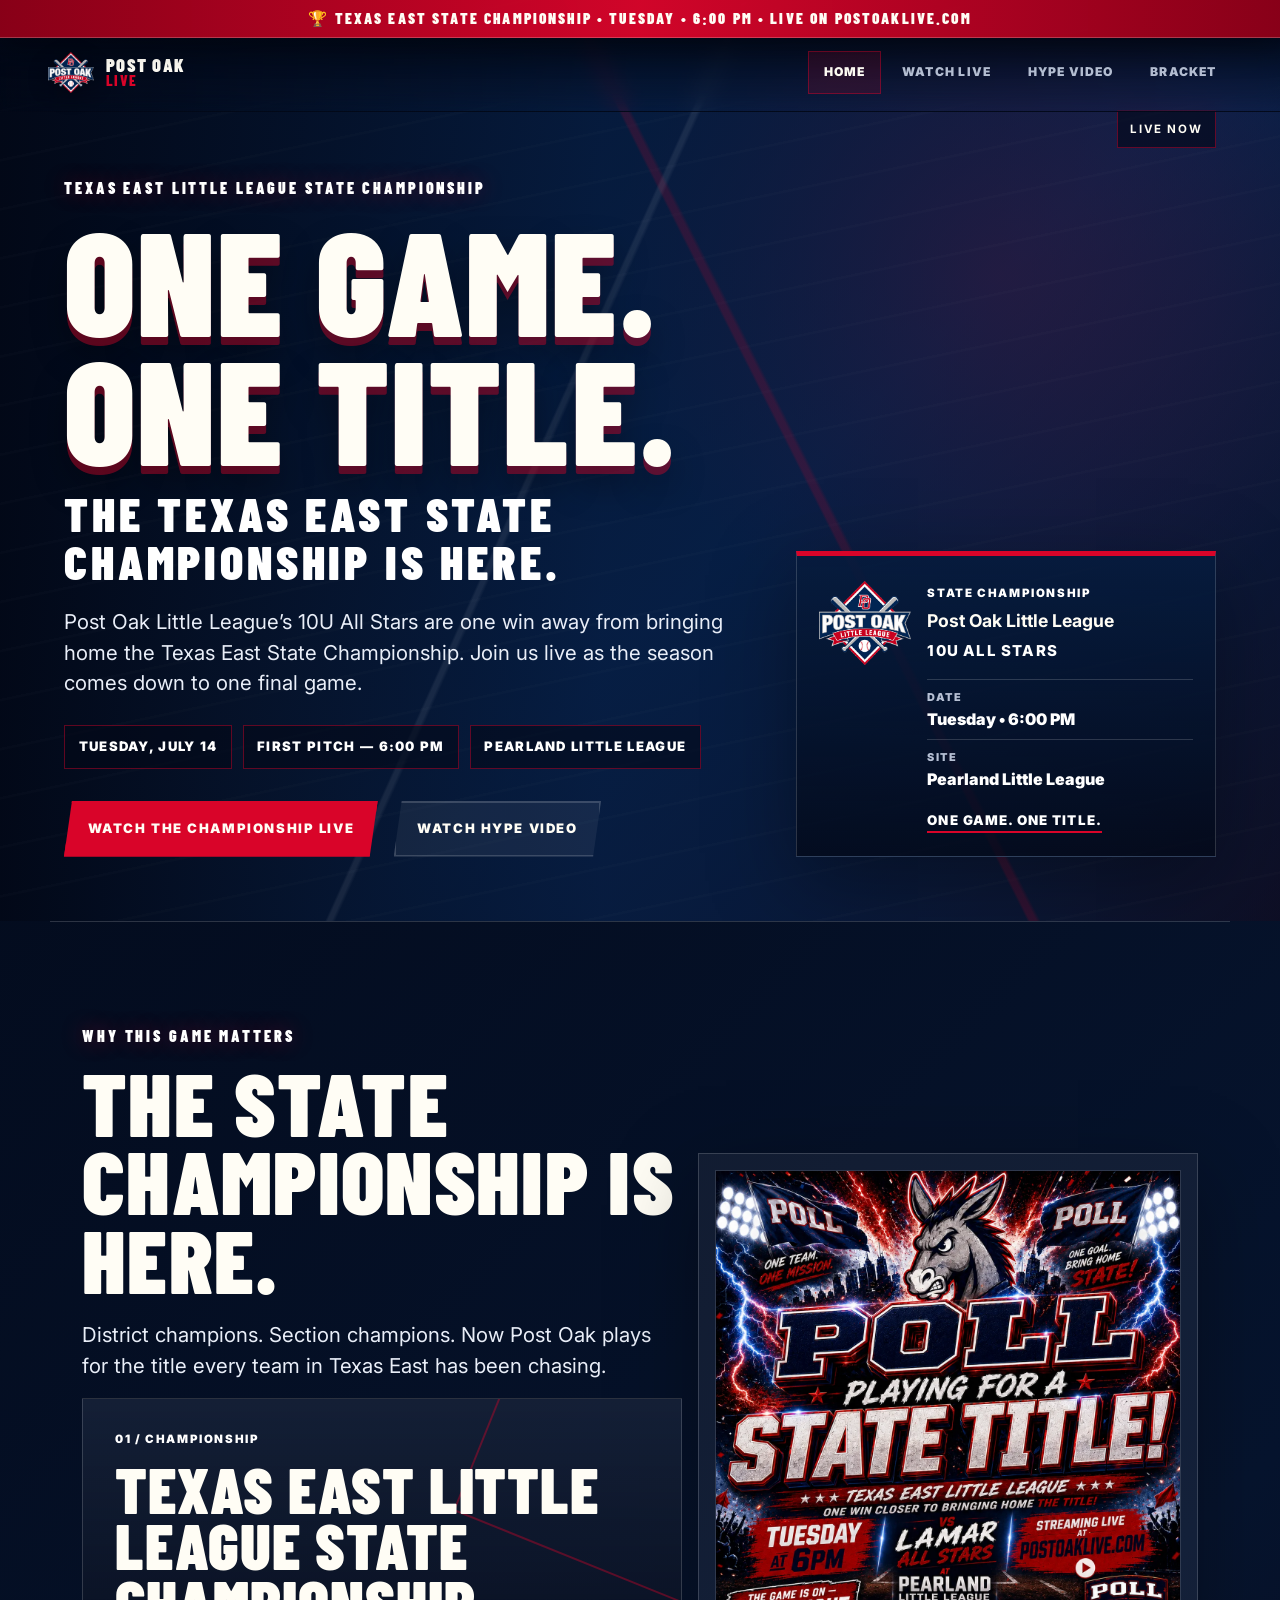
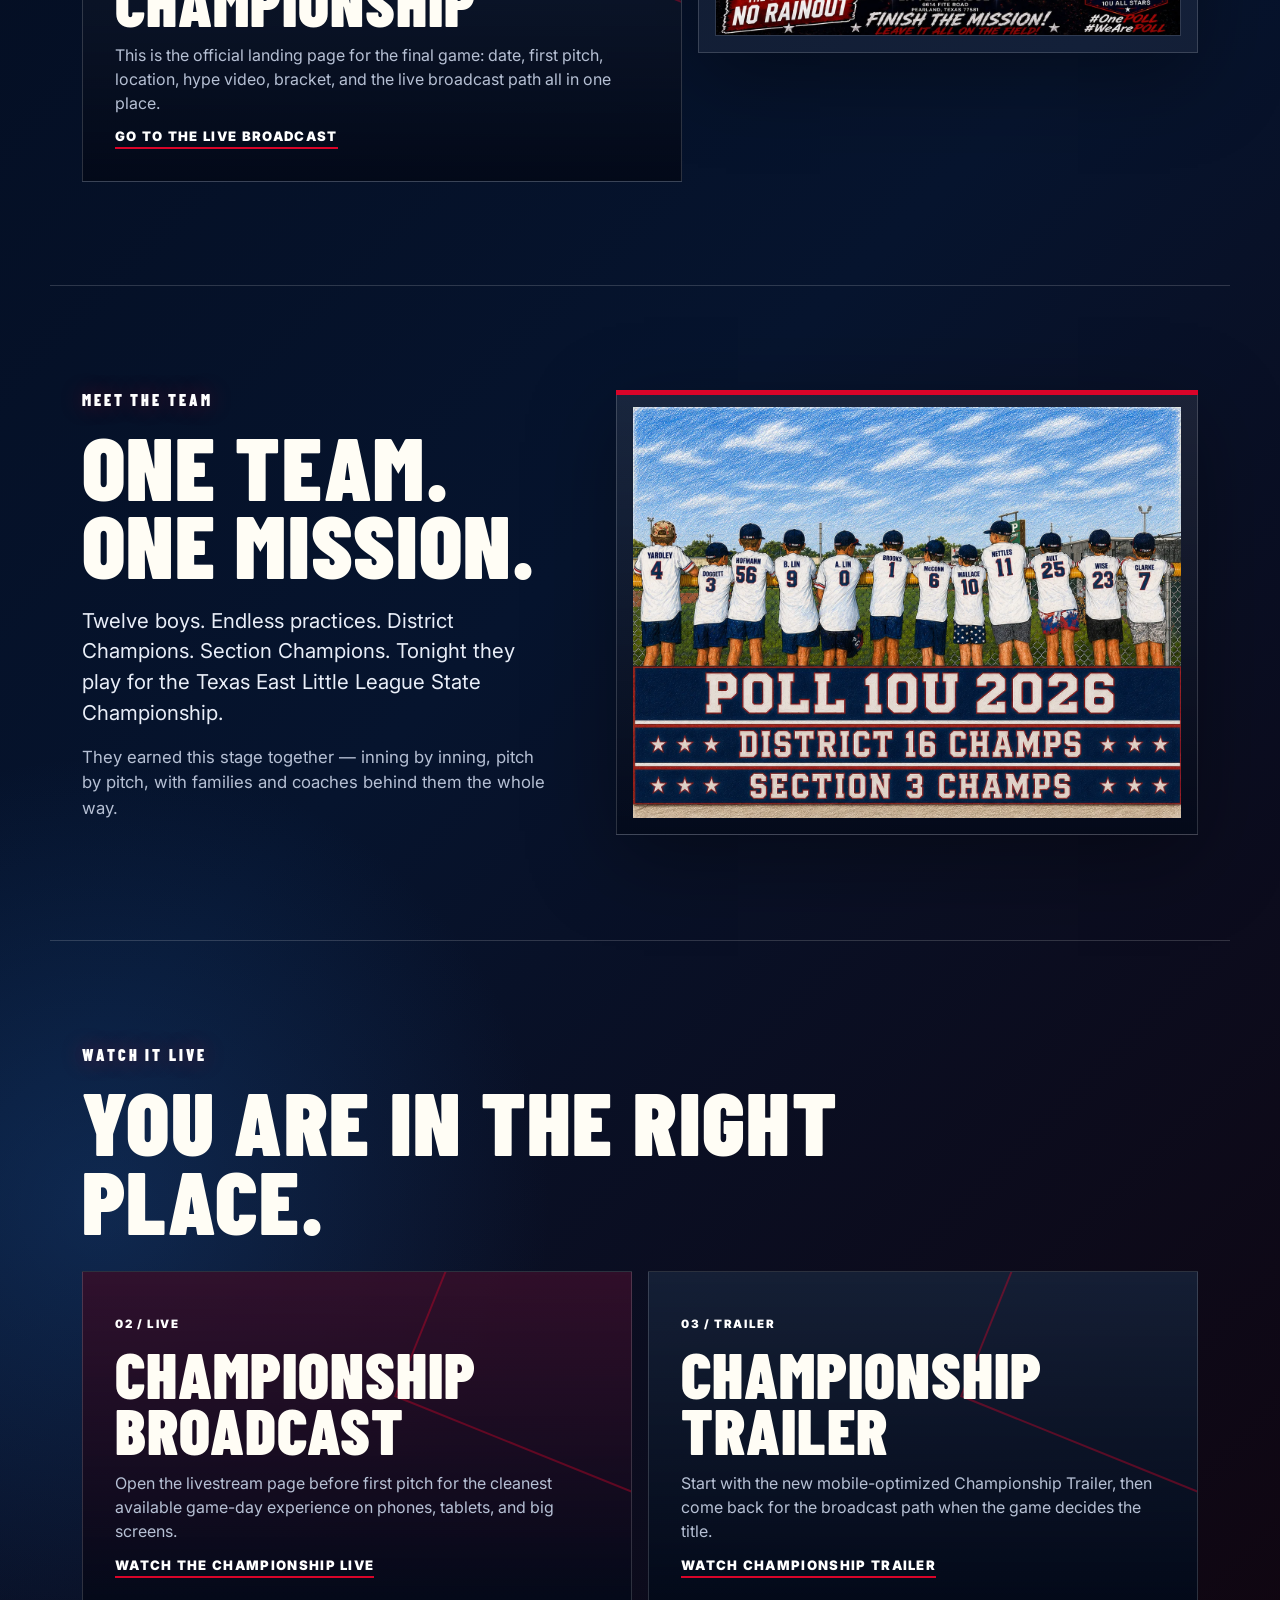
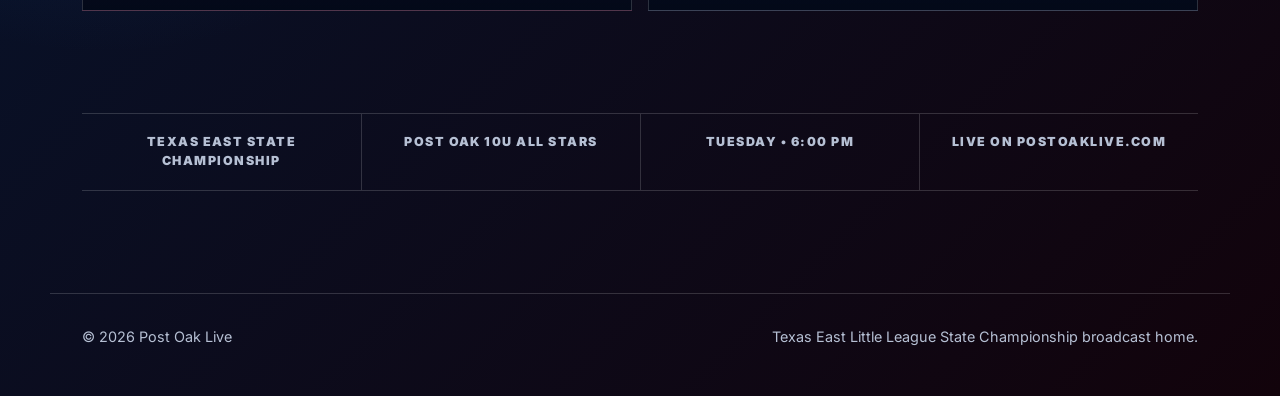
==== index.html @ 96a47d62 "Add championship trailer and final media" ====
<!doctype html>
<html lang="en">
<head>
  <meta charset="utf-8" />
  <meta name="viewport" content="width=device-width, initial-scale=1" />
  <title>Texas East State Championship | Post Oak Live</title>
  <meta name="description" content="Watch Post Oak Little League's 10U All Stars play for the Texas East Little League State Championship live on PostOakLive.com Tuesday, July 14 at 6:00 PM." />
  <meta property="og:title" content="Texas East State Championship | Post Oak Live" />
  <meta property="og:description" content="One game. One title. Watch Post Oak Little League's 10U All Stars live Tuesday at 6:00 PM." />
  <meta property="og:type" content="website" />
  <meta property="og:image" content="assets/brand/championship-poster.webp" />
  <link rel="icon" href="assets/brand/post-oak-logo-512.png" />
  <link rel="preconnect" href="https://fonts.googleapis.com">
  <link rel="preconnect" href="https://fonts.gstatic.com" crossorigin>
  <link href="https://fonts.googleapis.com/css2?family=Barlow+Condensed:wght@500;600;700;800;900&family=Inter:wght@400;500;600;700;800&display=swap" rel="stylesheet">
  <link rel="stylesheet" href="styles.css" />
</head>
<body>
  <a class="skip-link" href="#main">Skip to content</a>
  <div class="championship-banner" role="status" aria-label="Championship game information">
    🏆 TEXAS EAST STATE CHAMPIONSHIP • TUESDAY • 6:00 PM • LIVE ON POSTOAKLIVE.COM
  </div>
  <header class="site-header" data-solid="false">
    <a class="brand" href="index.html" aria-label="Post Oak Live home">
      <img src="assets/brand/post-oak-logo-512.png" alt="Post Oak Little League logo" />
      <span><strong>Post Oak</strong><em>Live</em></span>
    </a>
    <nav aria-label="Primary navigation">
      <a class="nav-link active" href="index.html">Home</a>
      <a class="nav-link" href="live.html">Watch Live</a>
      <a class="nav-link" href="hype.html">Hype Video</a>
      <a class="nav-link" href="bracket.html">Bracket</a>
    </nav>
  </header>

  <main id="main">
    <section class="hero scene championship-hero">
      <div class="paint-scrape" aria-hidden="true"></div>
      <div class="scorebug" id="championship-status-badge" aria-label="Championship status" data-live-href="live.html">
        <span data-championship-badge-label>TOMORROW</span>
        <strong data-championship-badge-time>6:00 PM</strong>
      </div>
      <div class="hero-copy">
        <p class="eyebrow">Texas East Little League State Championship</p>
        <h1><span>One Game.</span><span>One Title.</span></h1>
        <p class="hero-subhead">The Texas East State Championship is here.</p>
        <p class="lede">Post Oak Little League’s 10U All Stars are one win away from bringing home the Texas East State Championship. Join us live as the season comes down to one final game.</p>
        <div class="event-pill-grid" aria-label="Championship details">
          <span>Tuesday, July 14</span>
          <span>First Pitch — 6:00 PM</span>
          <span>Pearland Little League</span>
        </div>
        <div class="hero-actions" aria-label="Main actions">
          <a class="btn btn-primary" href="live.html">Watch the Championship Live</a>
          <a class="btn btn-secondary" href="hype.html">Watch Hype Video</a>
        </div>
      </div>
      <aside class="hero-card championship-game-card" aria-label="Championship game card">
        <img src="assets/brand/post-oak-little-league-logo.png" alt="Post Oak Little League logo" />
        <div>
          <span class="label">State Championship</span>
          <strong>Post Oak Little League</strong>
          <p>10U All Stars</p>
          <dl>
            <div><dt>Date</dt><dd>Tuesday • 6:00 PM</dd></div>
            <div><dt>Site</dt><dd>Pearland Little League</dd></div>
          </dl>
          <small>One Game. One Title.</small>
        </div>
      </aside>
    </section>

    <section class="section championship-feature" aria-labelledby="championship-title">
      <div class="section-heading">
        <p class="eyebrow">Why this game matters</p>
        <h2 id="championship-title" data-championship-heading>The season comes down to tomorrow night.</h2>
        <p class="lede">District champions. Section champions. Now Post Oak plays for the title every team in Texas East has been chasing.</p>
      </div>
      <figure class="poster-callout">
        <img src="assets/brand/championship-poster.webp" alt="Post Oak 10U All Stars Texas East State Championship promotional poster" loading="lazy" />
      </figure>
      <div class="feature-panel championship-panel">
        <span class="panel-kicker">01 / Championship</span>
        <h3>Texas East Little League State Championship</h3>
        <p>This is the official landing page for the final game: date, first pitch, location, hype video, bracket, and the live broadcast path all in one place.</p>
        <a class="text-link" href="live.html">Go to the live broadcast</a>
      </div>
    </section>

    <section class="section team-story" aria-labelledby="team-title">
      <div class="story-copy">
        <p class="eyebrow">Meet the team</p>
        <h2 id="team-title">One Team. One Mission.</h2>
        <p class="lede" data-team-story-lede>Twelve boys. Endless practices. District Champions. Section Champions. Tomorrow they play for the Texas East Little League State Championship.</p>
        <p>They earned this stage together — inning by inning, pitch by pitch, with families and coaches behind them the whole way.</p>
      </div>
      <figure class="watercolor-frame">
        <img src="assets/brand/team-watercolor.webp" alt="Watercolor portrait of the Post Oak 10U All Stars team" loading="lazy" />
      </figure>
    </section>

    <section class="section broadcast-grid watch-now-grid" aria-labelledby="broadcast-title">
      <div class="section-heading">
        <p class="eyebrow">Watch it live</p>
        <h2 id="broadcast-title">You are in the right place.</h2>
      </div>
      <div class="feature-panel live-panel">
        <span class="panel-kicker">02 / Live</span>
        <h3>Championship Broadcast</h3>
        <p>Open the livestream page before first pitch for the cleanest available game-day experience on phones, tablets, and big screens.</p>
        <a class="text-link" href="live.html">Watch the championship live</a>
      </div>
      <div class="feature-panel hype-panel">
        <span class="panel-kicker">03 / Trailer</span>
        <h3>Championship Trailer</h3>
        <p>Start with the new mobile-optimized Championship Trailer, then come back for the broadcast path when the game decides the title.</p>
        <a class="text-link" href="hype.html">Watch championship trailer</a>
      </div>
    </section>

    <section class="section identity-strip" aria-label="Championship summary">
      <div>
        <span>Texas East State Championship</span>
        <span>Post Oak 10U All Stars</span>
        <span>Tuesday • 6:00 PM</span>
        <span>Live on PostOakLive.com</span>
      </div>
    </section>
  </main>

  <footer class="site-footer">
    <span>© <span id="year"></span> Post Oak Live</span>
    <span>Texas East Little League State Championship broadcast home.</span>
  </footer>

  <script src="site.js"></script>
</body>
</html>
---- styles.css ----
:root {
  --navy: #061b3d;
  --navy-deep: #020817;
  --navy-ink: #0a2b5d;
  --red: #d90429;
  --red-deep: #8b0018;
  --white: #fffdf5;
  --ice: #e9eef8;
  --muted: #b6c0d4;
  --silver: #aeb6c3;
  --panel: rgba(5, 18, 42, 0.86);
  --line: rgba(255, 255, 255, 0.16);
  --red-line: rgba(217, 4, 41, 0.44);
  --max: 1180px;
  --header: 78px;
}
* { box-sizing: border-box; }
html { scroll-behavior: smooth; }
body {
  margin: 0;
  min-height: 100vh;
  background:
    radial-gradient(circle at 84% 10%, rgba(217, 4, 41, .28), transparent 30rem),
    radial-gradient(circle at 8% 78%, rgba(31, 83, 151, .34), transparent 28rem),
    linear-gradient(135deg, var(--navy-deep), #06142e 56%, #12030b);
  color: var(--white);
  font-family: Inter, system-ui, -apple-system, BlinkMacSystemFont, "Segoe UI", sans-serif;
  line-height: 1.5;
}
a { color: inherit; }
.skip-link {
  position: fixed; left: 1rem; top: 1rem; transform: translateY(-140%); z-index: 20;
  padding: .7rem 1rem; border: 1px solid var(--red); background: var(--navy-deep); color: var(--white);
}
.skip-link:focus { transform: translateY(0); }
.site-header {
  position: fixed; inset: 0 0 auto; z-index: 10; height: var(--header);
  display: flex; align-items: center; justify-content: space-between; gap: 1rem;
  padding: 0 clamp(1rem, 4vw, 3rem);
  background: linear-gradient(180deg, rgba(2, 8, 23, .92), rgba(2, 8, 23, .42), transparent);
  border-bottom: 1px solid transparent; backdrop-filter: blur(10px);
}
.site-header.solid, .site-header.is-scrolled { background: rgba(2, 8, 23, .94); border-bottom-color: var(--line); }
.brand { display: inline-flex; align-items: center; gap: .75rem; text-decoration: none; min-width: max-content; }
.brand img { width: 46px; height: 48px; object-fit: contain; filter: drop-shadow(0 4px 10px rgba(0,0,0,.35)); }
.brand span { display: grid; line-height: .9; text-transform: uppercase; letter-spacing: .08em; font-family: "Barlow Condensed", Inter, sans-serif; }
.brand strong { font-size: 1.15rem; font-weight: 900; }
.brand em { color: var(--red); font-style: normal; font-weight: 800; font-size: .95rem; }
nav { display: flex; align-items: center; gap: .35rem; }
.nav-link { text-decoration: none; text-transform: uppercase; letter-spacing: .1em; font-size: .76rem; font-weight: 900; color: var(--muted); padding: .7rem .9rem; border: 1px solid transparent; }
.nav-link:hover, .nav-link:focus-visible, .nav-link.active { color: var(--white); border-color: var(--red-line); background: rgba(217,4,41,.14); }
.scene { position: relative; overflow: hidden; min-height: 100svh; padding: calc(var(--header) + 4rem) clamp(1.2rem, 5vw, 5rem) 4rem; }
.hero { display: grid; grid-template-columns: minmax(0, 1fr) minmax(300px, 420px); align-items: end; gap: clamp(2rem, 5vw, 5rem); background:
    linear-gradient(90deg, rgba(2,8,23,.98), rgba(6,27,61,.78) 46%, rgba(6,27,61,.45)),
    radial-gradient(circle at 76% 40%, rgba(217,4,41,.28), transparent 23rem),
    linear-gradient(135deg, #020817, #08285a 58%, #0e0210);
}
.paint-scrape { position: absolute; inset: 0; opacity: .42; background:
    linear-gradient(115deg, transparent 0 44%, rgba(255,255,255,.18) 44.15% 44.38%, transparent 44.6%),
    linear-gradient(64deg, transparent 0 58%, rgba(217,4,41,.42) 58.15% 58.48%, transparent 58.7%),
    repeating-linear-gradient(-8deg, transparent 0 42px, rgba(255,255,255,.032) 43px 45px);
  transform: skewY(-4deg) scale(1.08); }
.hero-copy, .hero-card, .scorebug { position: relative; z-index: 1; }
.scorebug { text-decoration: none; }
.eyebrow { margin: 0 0 .85rem; color: #ffffff; font-family: "Barlow Condensed", Inter, sans-serif; text-transform: uppercase; letter-spacing: .18em; font-weight: 900; font-size: clamp(.84rem, 2vw, 1rem); text-shadow: 0 0 22px rgba(217,4,41,.45); }
h1, h2, h3 { margin: 0; font-family: "Barlow Condensed", Inter, sans-serif; text-transform: uppercase; line-height: .88; letter-spacing: .015em; }
h1 { max-width: 940px; font-size: clamp(4.2rem, 11.5vw, 10rem); font-weight: 900; text-shadow: 0 8px 0 rgba(217,4,41,.42), 0 18px 34px rgba(0,0,0,.35); }
h2 { font-size: clamp(3rem, 7vw, 6rem); font-weight: 900; }
h3 { font-size: clamp(2.25rem, 5vw, 4.4rem); font-weight: 900; }
.lede { max-width: 680px; margin: 1.4rem 0 0; color: var(--ice); font-size: clamp(1rem, 2vw, 1.28rem); }
.hero-actions { display: flex; flex-wrap: wrap; gap: 1rem; margin-top: 2rem; }
.btn { display: inline-flex; align-items: center; justify-content: center; min-height: 54px; padding: 1rem 1.35rem; border-radius: 0; border: 2px solid var(--line); text-decoration: none; text-transform: uppercase; letter-spacing: .12em; font-size: .82rem; font-weight: 900; transition: transform .18s ease, border-color .18s ease, background .18s ease; clip-path: polygon(8px 0, 100% 0, calc(100% - 8px) 100%, 0 100%); }
.btn:hover, .btn:focus-visible { transform: translateY(-2px); border-color: var(--white); }
.btn-primary { background: var(--red); color: var(--white); border-color: var(--red); }
.btn-secondary { background: rgba(255,255,255,.06); color: var(--white); }
.scorebug { position: absolute; top: calc(var(--header) + 2rem); right: clamp(1.2rem, 5vw, 5rem); display: flex; align-items: center; gap: .7rem; padding: .6rem .8rem; border: 1px solid var(--red-line); background: rgba(2,8,23,.62); font-size: .72rem; letter-spacing: .14em; text-transform: uppercase; color: var(--muted); }
.scorebug strong { color: var(--white); }
.hero-card { border: 1px solid var(--line); border-top: 5px solid var(--red); background: linear-gradient(180deg, rgba(6,27,61,.92), rgba(2,8,23,.76)); padding: 1.4rem; display: grid; grid-template-columns: 104px 1fr; gap: 1rem; box-shadow: 0 24px 80px rgba(0,0,0,.34); }
.hero-card img { width: 104px; height: 96px; object-fit: contain; }
.label, .panel-kicker { color: #ffffff; text-transform: uppercase; letter-spacing: .14em; font-size: .72rem; font-weight: 900; }
.hero-card strong { display: block; margin: .35rem 0; font-size: 1.1rem; }
.hero-card p { margin: 0; color: var(--muted); font-size: .94rem; }
.section { max-width: var(--max); margin: 0 auto; padding: clamp(4rem, 8vw, 7rem) clamp(1.2rem, 4vw, 2rem); }
.broadcast-grid { display: grid; grid-template-columns: 1fr 1fr; gap: 1rem; }
.section-heading { grid-column: 1 / -1; max-width: 760px; margin-bottom: 1rem; }
.feature-panel { min-height: 340px; display: flex; flex-direction: column; justify-content: flex-end; gap: .8rem; padding: clamp(1.3rem, 3vw, 2rem); border: 1px solid var(--line); background: linear-gradient(180deg, rgba(255,255,255,.06), rgba(2,8,23,.90)), var(--panel); position: relative; overflow: hidden; }
.feature-panel::before { content: ""; position: absolute; inset: -30% -18% auto auto; width: 18rem; height: 18rem; border: 2px solid rgba(217,4,41,.38); transform: rotate(22deg); }
.feature-panel > * { position: relative; z-index: 1; }
.feature-panel p { margin: 0; color: var(--muted); max-width: 34rem; }
.text-link { width: fit-content; color: #fff; font-weight: 900; text-transform: uppercase; letter-spacing: .1em; font-size: .82rem; text-decoration: none; border-bottom: 2px solid var(--red); }
.tournament-card { display: grid; grid-template-columns: minmax(0,1fr) minmax(260px, 420px); align-items: center; gap: clamp(1.5rem, 5vw, 4rem); border-top: 1px solid var(--line); }
.tournament-card img { width: 100%; border: 1px solid var(--line); box-shadow: 0 24px 70px rgba(0,0,0,.35); }
.identity-strip { padding-top: 0; }
.identity-strip div { border-top: 1px solid var(--line); border-bottom: 1px solid var(--line); display: grid; grid-template-columns: repeat(4, 1fr); }
.identity-strip span { padding: 1.2rem .9rem; text-align: center; color: var(--muted); text-transform: uppercase; letter-spacing: .12em; font-size: .78rem; font-weight: 900; }
.identity-strip span + span { border-left: 1px solid var(--line); }
.watch-page { padding: calc(var(--header) + 2rem) clamp(1rem, 4vw, 2rem) 3rem; max-width: var(--max); margin: 0 auto; }
.watch-hero { display: flex; align-items: end; justify-content: space-between; gap: 1.5rem; padding: clamp(2rem, 6vw, 5rem) 0 2rem; }
.watch-hero h1 { font-size: clamp(4rem, 10vw, 8rem); }
.media-shell { border: 1px solid var(--line); background: rgba(255,255,255,.04); padding: clamp(.7rem, 2vw, 1rem); }
.media-frame { position: relative; aspect-ratio: 16 / 9; background: #000; overflow: hidden; }
.media-frame iframe, .media-frame video { position: absolute; inset: 0; width: 100%; height: 100%; border: 0; object-fit: contain; background: #000; }
.media-fallback { display: flex; align-items: center; justify-content: space-between; gap: 1rem; padding: 1rem .2rem .2rem; color: var(--muted); }
.media-fallback strong { color: var(--white); }
.media-fallback p { margin: 0; max-width: 700px; }
.site-footer { max-width: var(--max); margin: 0 auto; padding: 2rem clamp(1.2rem, 4vw, 2rem) 3rem; display: flex; justify-content: space-between; gap: 1rem; color: var(--muted); border-top: 1px solid var(--line); font-size: .9rem; }
@media (max-width: 820px) {
  :root { --header: 68px; }
  .site-header { padding-inline: 1rem; }
  .brand img { width: 38px; height: 42px; }
  .brand strong { font-size: .98rem; }
  .brand em { font-size: .82rem; }
  nav { gap: 0; }
  .nav-link { font-size: .66rem; padding: .55rem .45rem; letter-spacing: .07em; }
  .hero { grid-template-columns: 1fr; align-items: end; padding-top: calc(var(--header) + 4rem); }
  .scorebug { left: 1.2rem; right: auto; top: calc(var(--header) + 1rem); }
  h1 { font-size: clamp(4rem, 18vw, 6.3rem); }
  .hero-card { grid-template-columns: 76px 1fr; }
  .hero-card img { width: 76px; height: 72px; }
  .broadcast-grid, .tournament-card { grid-template-columns: 1fr; }
  .feature-panel { min-height: 280px; }
  .identity-strip div { grid-template-columns: 1fr 1fr; }
  .identity-strip span:nth-child(3) { border-left: 0; border-top: 1px solid var(--line); }
  .identity-strip span:nth-child(4) { border-top: 1px solid var(--line); }
  .watch-hero, .media-fallback, .site-footer { flex-direction: column; align-items: flex-start; }
  .watch-hero .btn { width: 100%; }
}
@media (prefers-reduced-motion: reduce) { *, *::before, *::after { scroll-behavior: auto !important; transition: none !important; } }

.bracket-page .watch-hero { align-items: center; }
.bracket-page .watch-hero .btn { max-width: 320px; text-align: center; }
.bracket-shell {
  border: 1px solid var(--line);
  background: linear-gradient(180deg, rgba(255,255,255,.06), rgba(2,8,23,.74));
  padding: clamp(.65rem, 2vw, 1.25rem);
  overflow: auto;
  box-shadow: 0 24px 80px rgba(0,0,0,.28);
}
.bracket-shell img {
  display: block;
  width: 100%;
  min-width: min(920px, 100%);
  height: auto;
  background: #fff;
}
@media (max-width: 520px) {
  .site-header { height: auto; min-height: var(--header); align-items: flex-start; padding-block: .55rem; }
  .brand { padding-top: .2rem; }
  nav { flex-wrap: wrap; justify-content: flex-end; max-width: 220px; }
  .nav-link { padding: .42rem .38rem; font-size: .61rem; }
  .watch-page { padding-top: calc(var(--header) + 2.8rem); }
  .bracket-shell { margin-inline: -0.4rem; }
}


/* Championship landing page evolution */
:root { --banner: 34px; }
.championship-banner {
  position: fixed;
  inset: 0 0 auto;
  z-index: 12;
  min-height: var(--banner);
  display: flex;
  align-items: center;
  justify-content: center;
  padding: .45rem 1rem;
  background: linear-gradient(90deg, rgba(139,0,24,.98), rgba(217,4,41,.96), rgba(139,0,24,.98));
  border-bottom: 1px solid rgba(255,255,255,.22);
  color: var(--white);
  text-align: center;
  font-family: "Barlow Condensed", Inter, sans-serif;
  font-size: clamp(.78rem, 2.5vw, .96rem);
  font-weight: 900;
  letter-spacing: .14em;
  text-transform: uppercase;
  box-shadow: 0 10px 30px rgba(0,0,0,.28);
}
.championship-banner + .site-header { top: var(--banner); }
.championship-banner ~ main .scene { padding-top: calc(var(--header) + var(--banner) + 4rem); }
.championship-hero {
  align-items: center;
  background:
    linear-gradient(90deg, rgba(2,8,23,.98), rgba(6,27,61,.80) 47%, rgba(6,27,61,.50)),
    radial-gradient(circle at 78% 30%, rgba(217,4,41,.34), transparent 24rem),
    radial-gradient(circle at 16% 80%, rgba(255,255,255,.08), transparent 20rem),
    linear-gradient(135deg, #020817, #08285a 58%, #17030d);
}
.championship-hero h1 span { display: block; }
.hero-subhead {
  max-width: 780px;
  margin: 1rem 0 0;
  color: #fff;
  font-family: "Barlow Condensed", Inter, sans-serif;
  font-size: clamp(1.65rem, 4vw, 3rem);
  font-weight: 900;
  letter-spacing: .08em;
  line-height: 1;
  text-transform: uppercase;
}
.event-pill-grid {
  display: flex;
  flex-wrap: wrap;
  gap: .65rem;
  margin-top: 1.6rem;
  max-width: 760px;
}
.event-pill-grid span {
  border: 1px solid var(--red-line);
  background: rgba(2,8,23,.58);
  color: #fff;
  padding: .7rem .85rem;
  font-size: .82rem;
  font-weight: 900;
  letter-spacing: .1em;
  text-transform: uppercase;
}
.championship-game-card { grid-template-columns: 92px 1fr; align-self: end; }
.championship-game-card img { width: 92px; height: 88px; }
.championship-game-card p { color: #fff; font-weight: 800; text-transform: uppercase; letter-spacing: .08em; }
.championship-game-card dl { margin: 1rem 0; display: grid; gap: .55rem; }
.championship-game-card dl div { border-top: 1px solid var(--line); padding-top: .55rem; }
.championship-game-card dt { color: var(--muted); font-size: .68rem; text-transform: uppercase; letter-spacing: .14em; font-weight: 900; }
.championship-game-card dd { margin: .1rem 0 0; color: #fff; font-weight: 900; }
.championship-game-card small { display: inline-block; color: #fff; border-bottom: 2px solid var(--red); font-weight: 900; letter-spacing: .08em; text-transform: uppercase; }
.championship-feature {
  display: grid;
  grid-template-columns: minmax(0, 1fr) minmax(320px, 500px);
  align-items: center;
  gap: 1rem;
  border-top: 1px solid var(--line);
}
.championship-feature .section-heading { grid-column: 1 / 2; align-self: end; margin-bottom: 0; }
.poster-callout {
  grid-row: span 2;
  align-self: center;
  margin: 0;
  aspect-ratio: 1 / 1;
  display: flex;
  align-items: center;
  justify-content: center;
  border: 1px solid var(--line);
  background: rgba(255,255,255,.05);
  padding: clamp(.65rem, 2vw, 1rem);
  box-shadow: 0 24px 80px rgba(0,0,0,.34);
}
.poster-callout img {
  display: block;
  width: 100%;
  height: auto;
  max-width: 100%;
  max-height: 100%;
  object-fit: contain;
  border: 1px solid rgba(255,255,255,.12);
}
.championship-panel { min-height: 290px; }
.team-story {
  display: grid;
  grid-template-columns: minmax(280px, 470px) minmax(0, 1fr);
  align-items: center;
  gap: clamp(1.5rem, 5vw, 4rem);
  border-top: 1px solid var(--line);
}
.story-copy p:not(.eyebrow):not(.lede) { color: var(--muted); max-width: 620px; font-size: 1.05rem; }
.watercolor-frame {
  margin: 0;
  position: relative;
  border: 1px solid var(--line);
  padding: clamp(.65rem, 2vw, 1rem);
  background: linear-gradient(180deg, rgba(255,255,255,.08), rgba(2,8,23,.72));
  box-shadow: 0 24px 80px rgba(0,0,0,.34);
}
.watercolor-frame::before {
  content: "";
  position: absolute;
  inset: -1px;
  border-top: 5px solid var(--red);
  pointer-events: none;
}
.watercolor-frame img { display: block; width: 100%; height: auto; }
.watch-now-grid { border-top: 1px solid var(--line); }
.watch-now-grid .live-panel { background: linear-gradient(180deg, rgba(217,4,41,.20), rgba(2,8,23,.90)), var(--panel); }
@media (max-width: 820px) {
  :root { --banner: 40px; }
  .championship-banner { letter-spacing: .08em; line-height: 1.1; }
  .championship-banner ~ main .scene { padding-top: calc(var(--header) + var(--banner) + 4.5rem); }
  .championship-hero { align-items: end; }
  .event-pill-grid { display: grid; grid-template-columns: 1fr; }
  .event-pill-grid span { text-align: center; }
  .championship-game-card { grid-template-columns: 76px 1fr; }
  .championship-game-card img { width: 76px; height: 72px; }
  .championship-feature, .team-story { grid-template-columns: 1fr; }
  .championship-feature .section-heading { grid-column: auto; }
  .poster-callout { grid-row: auto; order: 2; width: 100%; max-width: 560px; justify-self: center; }
  .championship-panel { order: 3; }
  .team-story { padding-top: clamp(4rem, 8vw, 7rem); }
}
@media (max-width: 520px) {
  :root { --banner: 48px; }
  .championship-banner + .site-header { top: var(--banner); }
  .championship-banner ~ main .scene { padding-top: calc(var(--header) + var(--banner) + 5rem); }
  .championship-hero .btn { width: 100%; }
  .championship-hero h1 { font-size: clamp(3.65rem, 17vw, 5.4rem); }
  .hero-subhead { font-size: clamp(1.35rem, 8vw, 2.1rem); }
}


/* Championship trailer / final media updates */
.hype-page .watch-hero { padding-bottom: 1.2rem; }
.hype-page .media-shell + .media-shell { margin-top: clamp(2rem, 5vw, 4rem); }
.media-section-heading { padding: .25rem .2rem 1rem; max-width: 760px; }
.media-section-heading h2 { font-size: clamp(2.5rem, 6vw, 5.2rem); }
.media-section-heading p { margin: .7rem 0 0; color: var(--muted); font-size: clamp(1rem, 2vw, 1.16rem); }
.trailer-shell { background: linear-gradient(180deg, rgba(217,4,41,.12), rgba(255,255,255,.04)); }
.trailer-frame {
  aspect-ratio: 9 / 16;
  width: min(100%, 430px);
  margin: 0 auto;
}
.trailer-frame video { object-fit: contain; }
.secondary-video-shell { background: rgba(255,255,255,.035); }
@media (max-width: 520px) {
  .trailer-frame { width: 100%; }
  .media-section-heading h2 { font-size: clamp(2.25rem, 13vw, 3.7rem); }
}
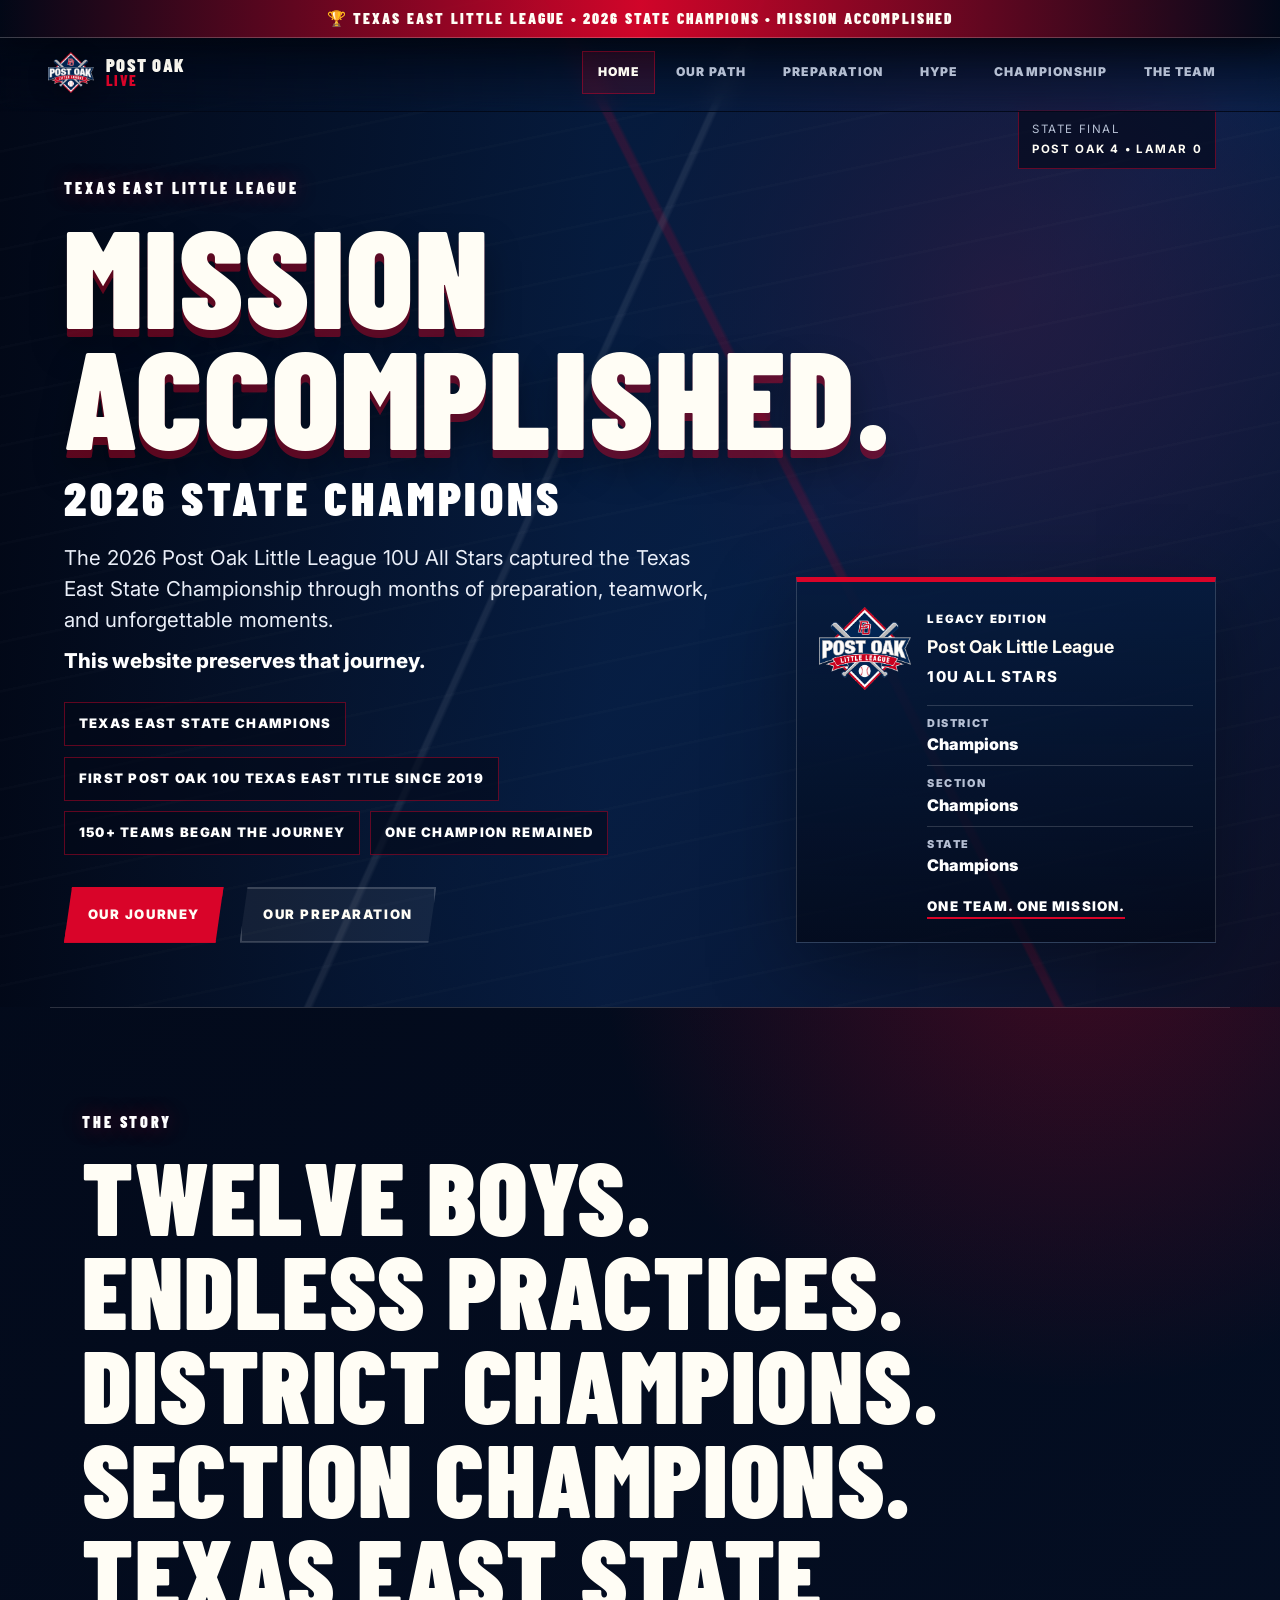
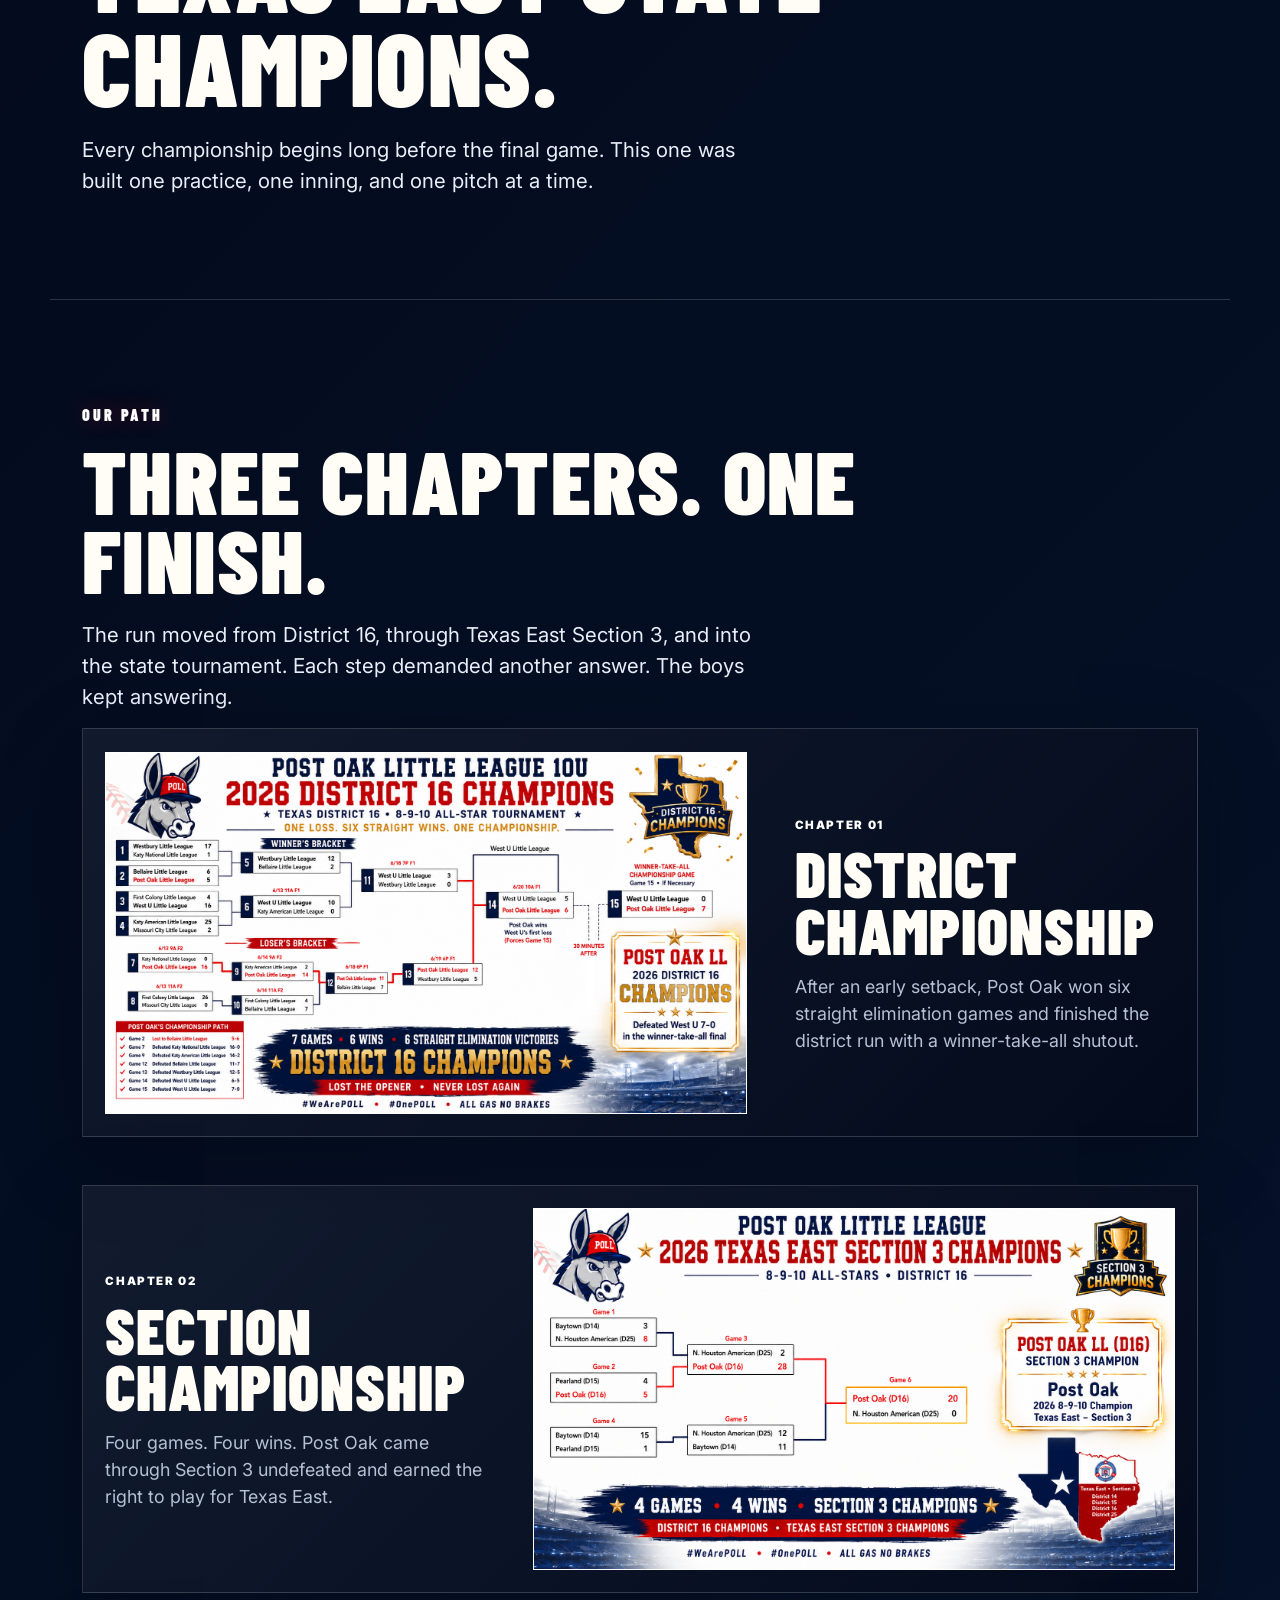
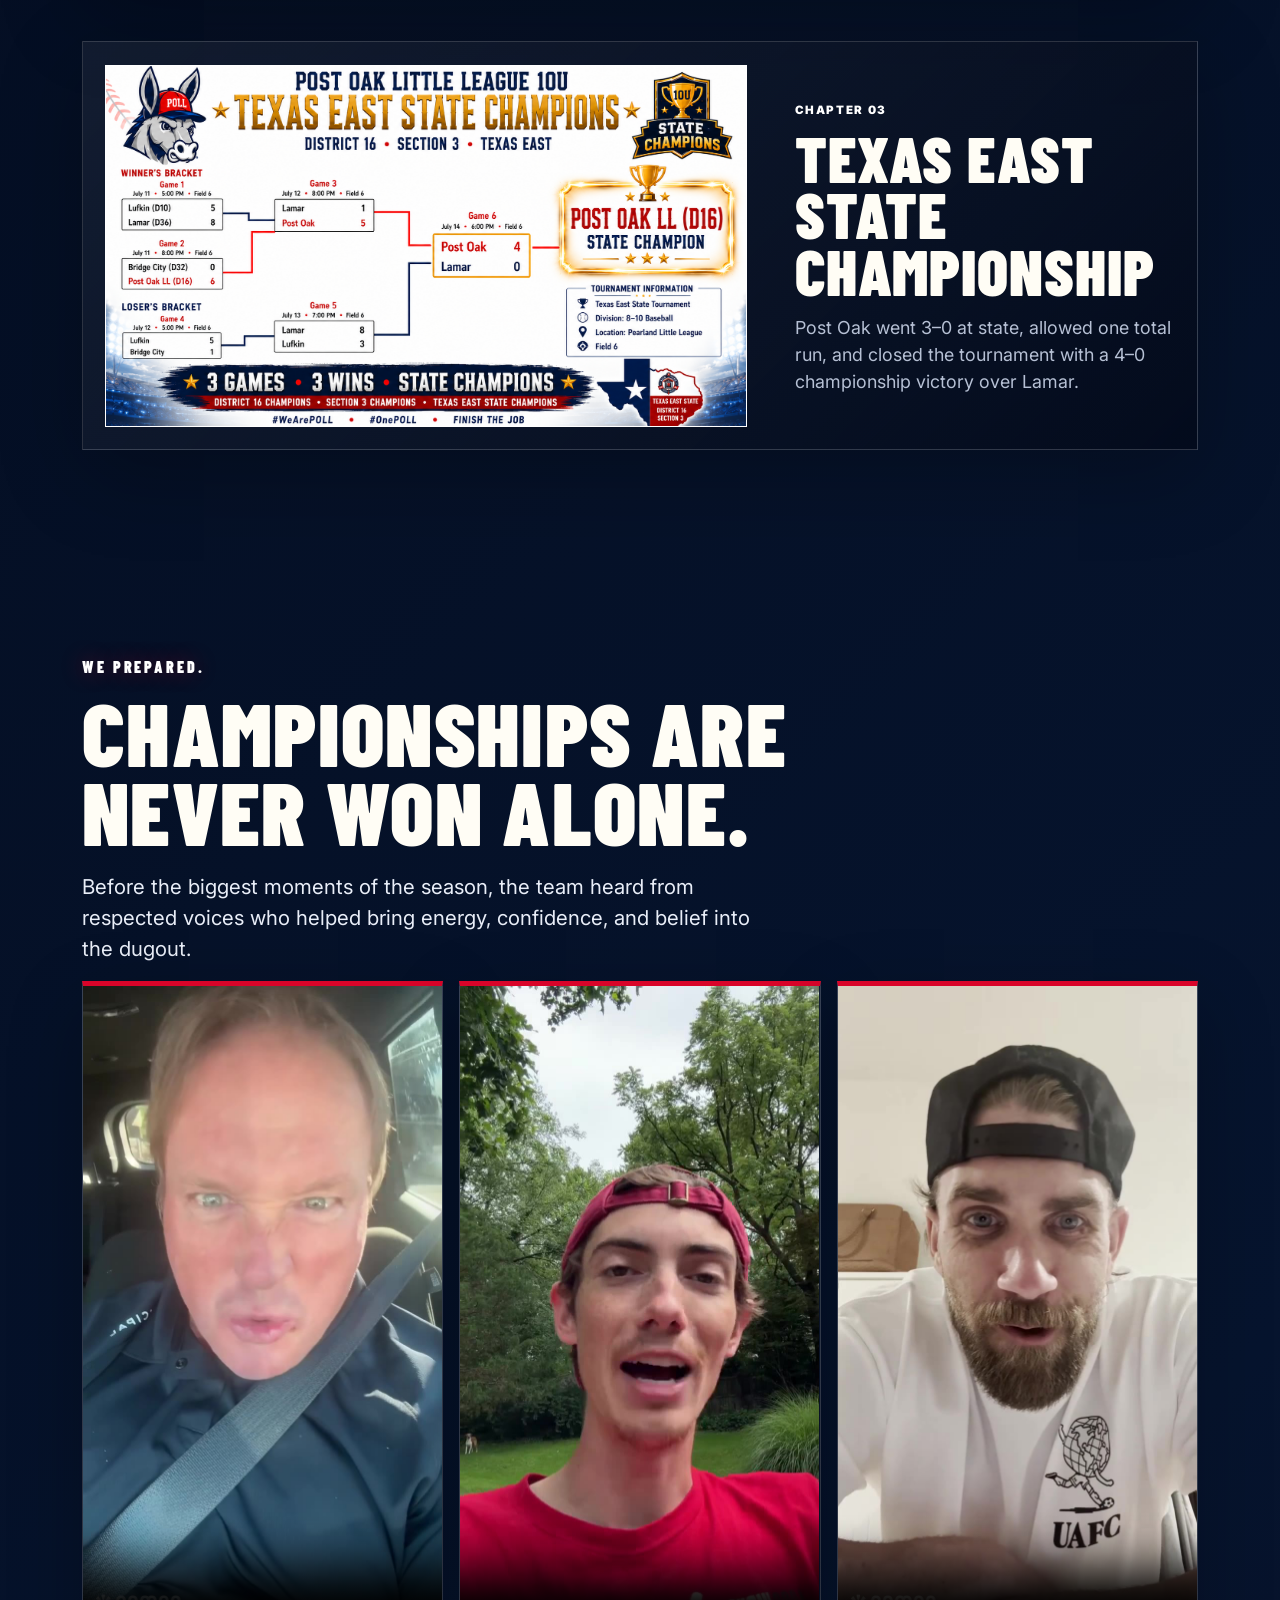
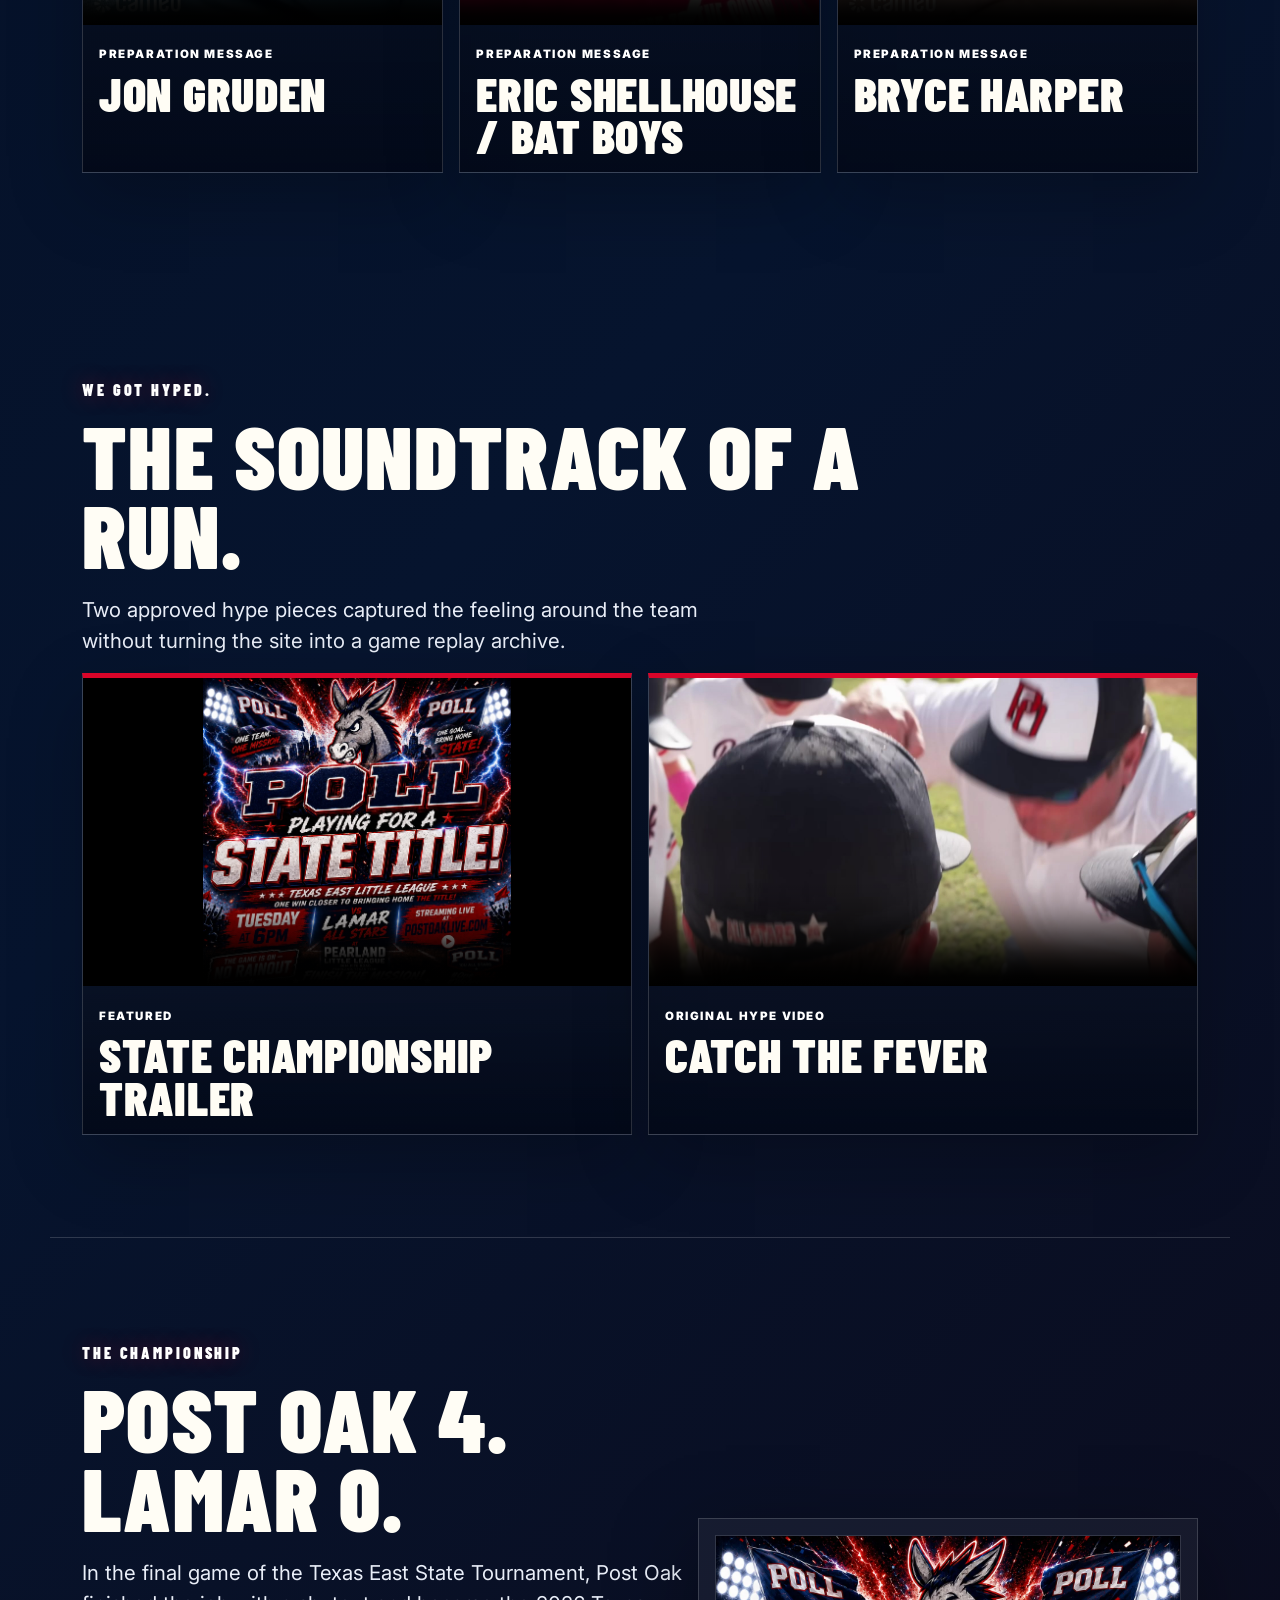
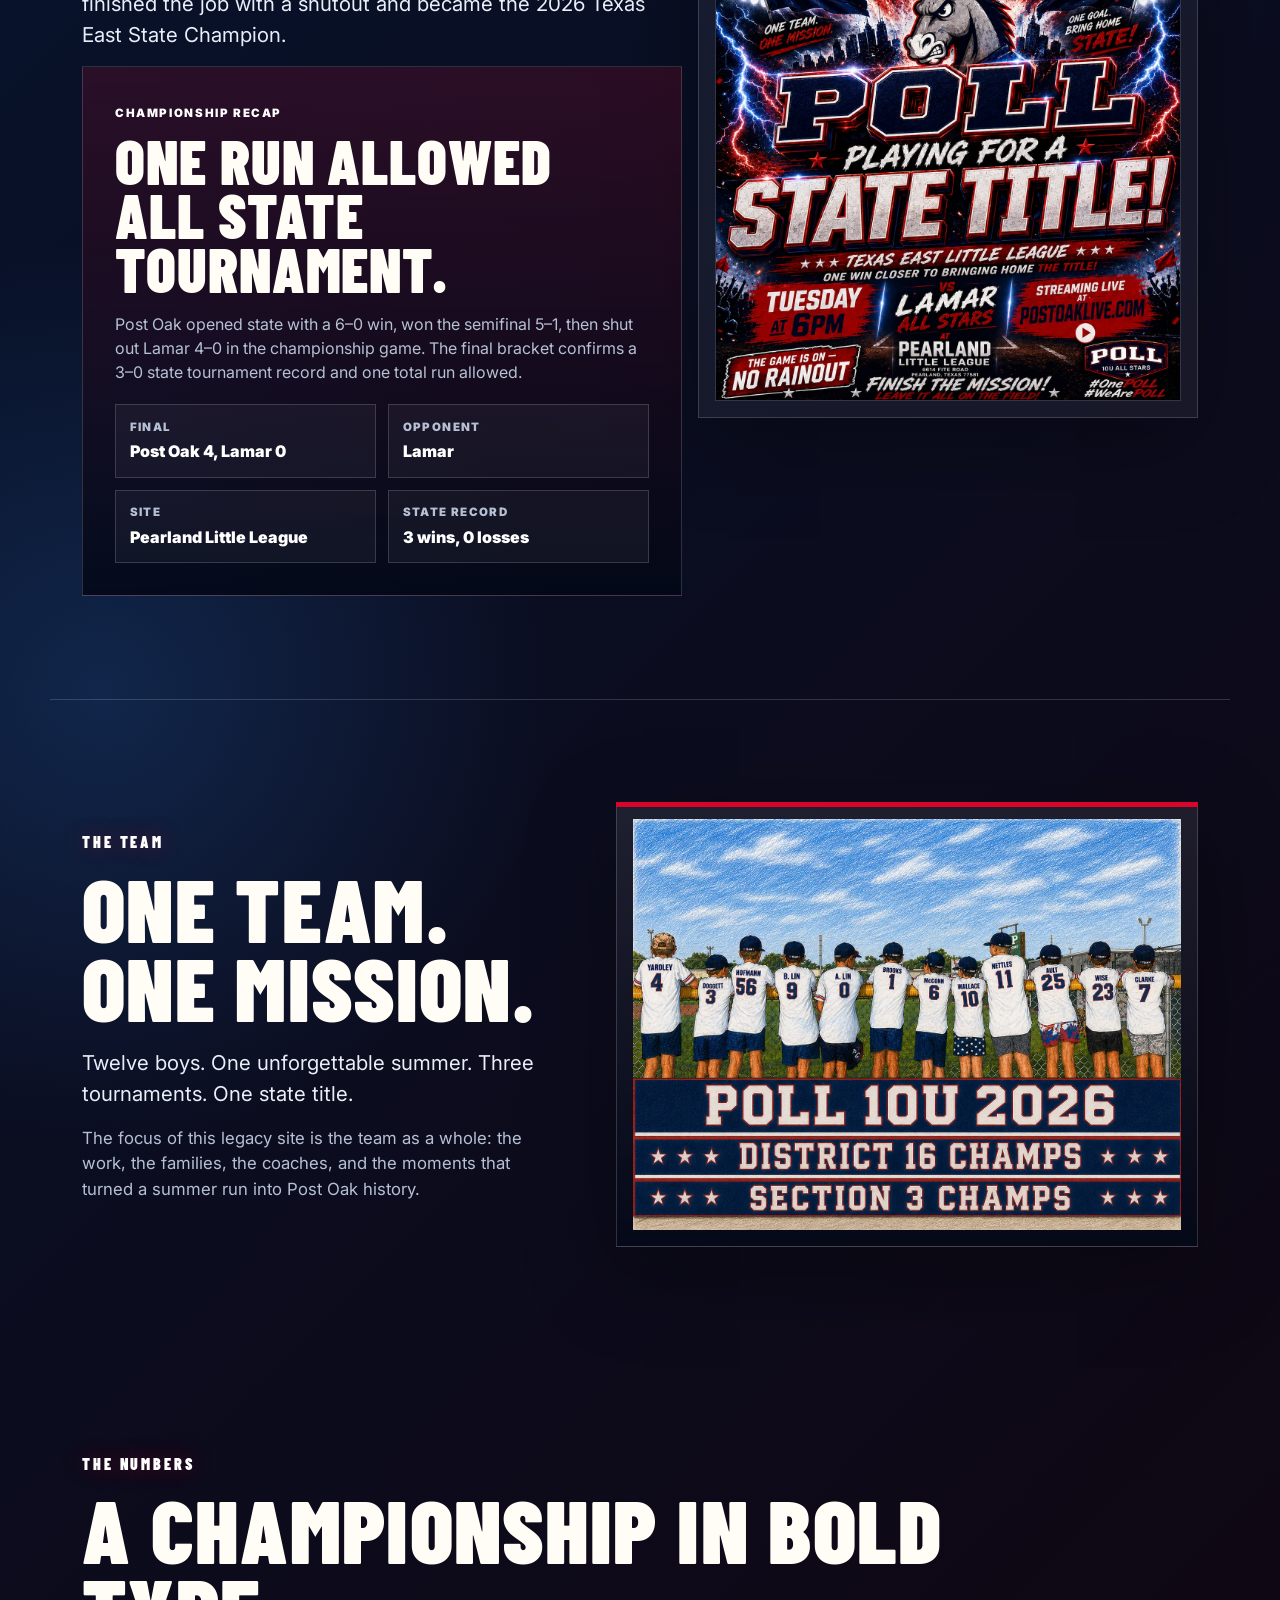
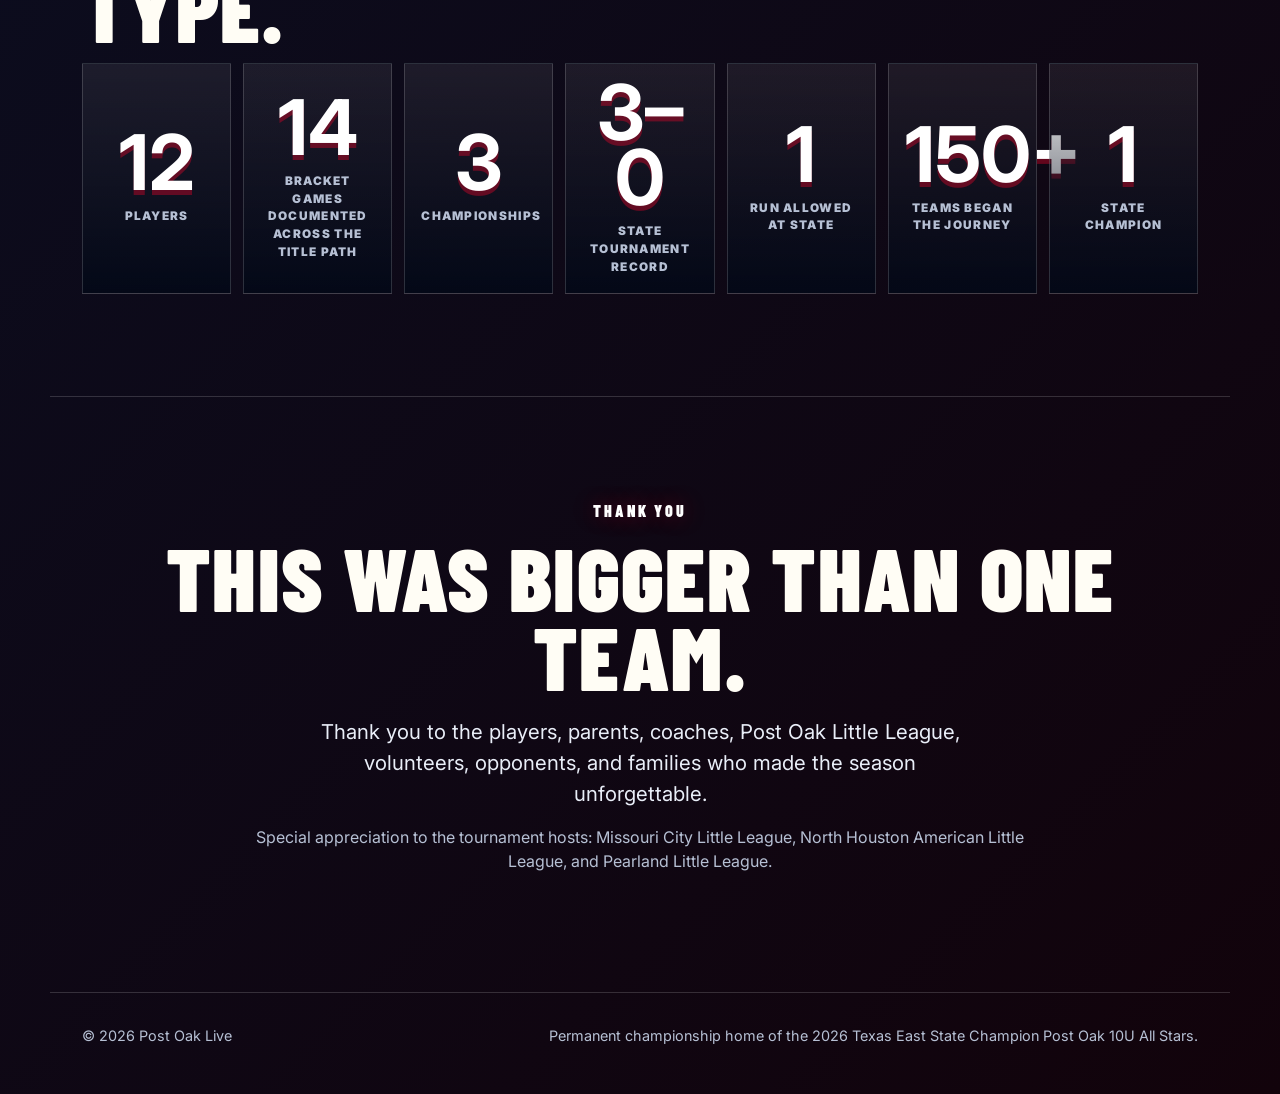
==== commit 023f3e20: "feat: launch PostOakLive legacy edition" ====
--- a/index.html
+++ b/index.html
@@ -3,10 +3,10 @@
 <head>
   <meta charset="utf-8" />
   <meta name="viewport" content="width=device-width, initial-scale=1" />
-  <title>Texas East State Championship | Post Oak Live</title>
-  <meta name="description" content="Watch Post Oak Little League's 10U All Stars play for the Texas East Little League State Championship live on PostOakLive.com Tuesday, July 14 at 6:00 PM." />
-  <meta property="og:title" content="Texas East State Championship | Post Oak Live" />
-  <meta property="og:description" content="One game. One title. Watch Post Oak Little League's 10U All Stars live Tuesday at 6:00 PM." />
+  <title>2026 Texas East State Champions | Post Oak Live</title>
+  <meta name="description" content="The permanent championship home of the 2026 Post Oak Little League 10U All Stars, Texas East State Champions." />
+  <meta property="og:title" content="2026 Texas East State Champions | Post Oak Live" />
+  <meta property="og:description" content="Mission accomplished. The championship journey of the 2026 Post Oak Little League 10U All Stars." />
   <meta property="og:type" content="website" />
   <meta property="og:image" content="assets/brand/championship-poster.webp" />
   <link rel="icon" href="assets/brand/post-oak-logo-512.png" />
@@ -15,122 +15,228 @@
   <link href="https://fonts.googleapis.com/css2?family=Barlow+Condensed:wght@500;600;700;800;900&family=Inter:wght@400;500;600;700;800&display=swap" rel="stylesheet">
   <link rel="stylesheet" href="styles.css" />
 </head>
-<body>
+<body class="legacy-site">
   <a class="skip-link" href="#main">Skip to content</a>
-  <div class="championship-banner" role="status" aria-label="Championship game information">
-    🏆 TEXAS EAST STATE CHAMPIONSHIP • TUESDAY • 6:00 PM • LIVE ON POSTOAKLIVE.COM
+  <div class="championship-banner" role="status" aria-label="Championship accomplishment">
+    🏆 TEXAS EAST LITTLE LEAGUE • 2026 STATE CHAMPIONS • MISSION ACCOMPLISHED
   </div>
   <header class="site-header" data-solid="false">
-    <a class="brand" href="index.html" aria-label="Post Oak Live home">
+    <a class="brand" href="index.html" aria-label="Post Oak Live championship legacy home">
       <img src="assets/brand/post-oak-logo-512.png" alt="Post Oak Little League logo" />
       <span><strong>Post Oak</strong><em>Live</em></span>
     </a>
     <nav aria-label="Primary navigation">
-      <a class="nav-link active" href="index.html">Home</a>
-      <a class="nav-link" href="live.html">Watch Live</a>
-      <a class="nav-link" href="hype.html">Hype Video</a>
-      <a class="nav-link" href="bracket.html">Bracket</a>
+      <a class="nav-link active" href="#top">Home</a>
+      <a class="nav-link" href="#path">Our Path</a>
+      <a class="nav-link" href="#preparation">Preparation</a>
+      <a class="nav-link" href="#hype">Hype</a>
+      <a class="nav-link" href="#championship">Championship</a>
+      <a class="nav-link" href="#team">The Team</a>
     </nav>
   </header>
 
   <main id="main">
-    <section class="hero scene championship-hero">
+    <section id="top" class="hero scene championship-hero legacy-hero">
       <div class="paint-scrape" aria-hidden="true"></div>
-      <div class="scorebug" id="championship-status-badge" aria-label="Championship status" data-live-href="live.html">
-        <span data-championship-badge-label>TOMORROW</span>
-        <strong data-championship-badge-time>6:00 PM</strong>
+      <div class="scorebug legacy-scorebug" aria-label="State championship result">
+        <span>STATE FINAL</span>
+        <strong>POST OAK 4 • LAMAR 0</strong>
       </div>
       <div class="hero-copy">
-        <p class="eyebrow">Texas East Little League State Championship</p>
-        <h1><span>One Game.</span><span>One Title.</span></h1>
-        <p class="hero-subhead">The Texas East State Championship is here.</p>
-        <p class="lede">Post Oak Little League’s 10U All Stars are one win away from bringing home the Texas East State Championship. Join us live as the season comes down to one final game.</p>
-        <div class="event-pill-grid" aria-label="Championship details">
-          <span>Tuesday, July 14</span>
-          <span>First Pitch — 6:00 PM</span>
-          <span>Pearland Little League</span>
+        <p class="eyebrow">Texas East Little League</p>
+        <h1><span>Mission</span><span>Accomplished.</span></h1>
+        <p class="hero-subhead">2026 State Champions</p>
+        <p class="lede">The 2026 Post Oak Little League 10U All Stars captured the Texas East State Championship through months of preparation, teamwork, and unforgettable moments.</p>
+        <p class="lede legacy-preserve">This website preserves that journey.</p>
+        <div class="event-pill-grid legacy-pill-grid" aria-label="Championship achievements">
+          <span>Texas East State Champions</span>
+          <span>First Post Oak 10U Texas East title since 2019</span>
+          <span>150+ teams began the journey</span>
+          <span>One champion remained</span>
         </div>
         <div class="hero-actions" aria-label="Main actions">
-          <a class="btn btn-primary" href="live.html">Watch the Championship Live</a>
-          <a class="btn btn-secondary" href="hype.html">Watch Hype Video</a>
+          <a class="btn btn-primary" href="#path">Our Journey</a>
+          <a class="btn btn-secondary" href="#preparation">Our Preparation</a>
         </div>
       </div>
-      <aside class="hero-card championship-game-card" aria-label="Championship game card">
+      <aside class="hero-card championship-game-card legacy-card" aria-label="Championship legacy card">
         <img src="assets/brand/post-oak-little-league-logo.png" alt="Post Oak Little League logo" />
         <div>
-          <span class="label">State Championship</span>
+          <span class="label">Legacy Edition</span>
           <strong>Post Oak Little League</strong>
           <p>10U All Stars</p>
           <dl>
-            <div><dt>Date</dt><dd>Tuesday • 6:00 PM</dd></div>
-            <div><dt>Site</dt><dd>Pearland Little League</dd></div>
+            <div><dt>District</dt><dd>Champions</dd></div>
+            <div><dt>Section</dt><dd>Champions</dd></div>
+            <div><dt>State</dt><dd>Champions</dd></div>
           </dl>
-          <small>One Game. One Title.</small>
+          <small>One Team. One Mission.</small>
         </div>
       </aside>
     </section>
 
-    <section class="section championship-feature" aria-labelledby="championship-title">
-      <div class="section-heading">
-        <p class="eyebrow">Why this game matters</p>
-        <h2 id="championship-title" data-championship-heading>The season comes down to tomorrow night.</h2>
-        <p class="lede">District champions. Section champions. Now Post Oak plays for the title every team in Texas East has been chasing.</p>
-      </div>
-      <figure class="poster-callout">
-        <img src="assets/brand/championship-poster.webp" alt="Post Oak 10U All Stars Texas East State Championship promotional poster" loading="lazy" />
+    <section id="story" class="section story-deck" aria-labelledby="story-title">
+      <p class="eyebrow">The Story</p>
+      <h2 id="story-title">Twelve boys.<br>Endless practices.<br>District Champions.<br>Section Champions.<br>Texas East State Champions.</h2>
+      <p class="lede">Every championship begins long before the final game. This one was built one practice, one inning, and one pitch at a time.</p>
+    </section>
+
+    <section id="path" class="section legacy-path" aria-labelledby="path-title">
+      <div class="section-heading">
+        <p class="eyebrow">Our Path</p>
+        <h2 id="path-title">Three chapters. One finish.</h2>
+        <p class="lede">The run moved from District 16, through Texas East Section 3, and into the state tournament. Each step demanded another answer. The boys kept answering.</p>
+      </div>
+      <div class="chapter-grid">
+        <article class="chapter-card">
+          <a href="assets/bracket/legacy/district-championship.png" aria-label="Open District Championship bracket artwork">
+            <img src="assets/bracket/legacy/district-championship.png" alt="District championship bracket artwork with team results" loading="lazy" />
+          </a>
+          <div>
+            <span class="panel-kicker">Chapter 01</span>
+            <h3>District Championship</h3>
+            <p>After an early setback, Post Oak won six straight elimination games and finished the district run with a winner-take-all shutout.</p>
+          </div>
+        </article>
+        <article class="chapter-card reverse">
+          <a href="assets/bracket/legacy/section-championship.png" aria-label="Open Section Championship bracket artwork">
+            <img src="assets/bracket/legacy/section-championship.png" alt="Section championship bracket artwork with team results" loading="lazy" />
+          </a>
+          <div>
+            <span class="panel-kicker">Chapter 02</span>
+            <h3>Section Championship</h3>
+            <p>Four games. Four wins. Post Oak came through Section 3 undefeated and earned the right to play for Texas East.</p>
+          </div>
+        </article>
+        <article class="chapter-card">
+          <a href="assets/bracket/legacy/state-championship.png" aria-label="Open State Championship bracket artwork">
+            <img src="assets/bracket/legacy/state-championship.png" alt="State championship bracket artwork with team results" loading="lazy" />
+          </a>
+          <div>
+            <span class="panel-kicker">Chapter 03</span>
+            <h3>Texas East State Championship</h3>
+            <p>Post Oak went 3–0 at state, allowed one total run, and closed the tournament with a 4–0 championship victory over Lamar.</p>
+          </div>
+        </article>
+      </div>
+    </section>
+
+    <section id="preparation" class="section media-museum" aria-labelledby="prepared-title">
+      <div class="section-heading">
+        <p class="eyebrow">We Prepared.</p>
+        <h2 id="prepared-title">Championships are never won alone.</h2>
+        <p class="lede">Before the biggest moments of the season, the team heard from respected voices who helped bring energy, confidence, and belief into the dugout.</p>
+      </div>
+      <div class="media-card-grid">
+        <article class="video-card">
+          <video controls preload="metadata" playsinline poster="assets/video/posters/jon-gruden-message.jpg" aria-label="Jon Gruden encouragement message for the Post Oak 10U team">
+            <source src="assets/video/preparation/jon-gruden-message.mp4" type="video/mp4" />
+            Your browser does not support HTML5 video. <a href="assets/video/preparation/jon-gruden-message.mp4">Open the media file</a>.
+          </video>
+          <div><span class="panel-kicker">Preparation Message</span><h3>Jon Gruden</h3></div>
+        </article>
+        <article class="video-card">
+          <video controls preload="metadata" playsinline poster="assets/video/posters/bat-boys-message.jpg" aria-label="Eric Shellhouse and Bat Boys encouragement message for the Post Oak 10U team">
+            <source src="assets/video/preparation/bat-boys-message.mp4" type="video/mp4" />
+            Your browser does not support HTML5 video. <a href="assets/video/preparation/bat-boys-message.mp4">Open the media file</a>.
+          </video>
+          <div><span class="panel-kicker">Preparation Message</span><h3>Eric Shellhouse / Bat Boys</h3></div>
+        </article>
+        <article class="video-card">
+          <video controls preload="metadata" playsinline poster="assets/video/posters/bryce-harper-message.jpg" aria-label="Bryce Harper encouragement message for the Post Oak 10U team">
+            <source src="assets/video/preparation/bryce-harper-message.mp4" type="video/mp4" />
+            Your browser does not support HTML5 video. <a href="assets/video/preparation/bryce-harper-message.mp4">Open the media file</a>.
+          </video>
+          <div><span class="panel-kicker">Preparation Message</span><h3>Bryce Harper</h3></div>
+        </article>
+      </div>
+    </section>
+
+    <section id="hype" class="section media-museum" aria-labelledby="hype-title">
+      <div class="section-heading">
+        <p class="eyebrow">We Got Hyped.</p>
+        <h2 id="hype-title">The soundtrack of a run.</h2>
+        <p class="lede">Two approved hype pieces captured the feeling around the team without turning the site into a game replay archive.</p>
+      </div>
+      <div class="hype-grid">
+        <article class="video-card feature-video-card">
+          <video controls preload="metadata" playsinline poster="assets/brand/championship-poster.webp" aria-label="State Championship trailer for the Post Oak 10U All Stars">
+            <source src="assets/video/championship-trailer.mp4?v=legacy-20260716" type="video/mp4" />
+            Your browser does not support HTML5 video. <a href="assets/video/championship-trailer.mp4">Open the media file</a>.
+          </video>
+          <div><span class="panel-kicker">Featured</span><h3>State Championship Trailer</h3></div>
+        </article>
+        <article class="video-card feature-video-card">
+          <video controls preload="metadata" playsinline poster="assets/video/hype-poster.jpg" aria-label="Original hype video for the Post Oak 10U All Stars">
+            <source src="assets/video/post-oak-10s-hype.mp4?v=legacy-20260716" type="video/mp4" />
+            Your browser does not support HTML5 video. <a href="assets/video/post-oak-10s-hype.mp4">Open the media file</a>.
+          </video>
+          <div><span class="panel-kicker">Original Hype Video</span><h3>Catch The Fever</h3></div>
+        </article>
+      </div>
+    </section>
+
+    <section id="championship" class="section championship-feature legacy-championship" aria-labelledby="championship-title">
+      <div class="section-heading">
+        <p class="eyebrow">The Championship</p>
+        <h2 id="championship-title">Post Oak 4. Lamar 0.</h2>
+        <p class="lede">In the final game of the Texas East State Tournament, Post Oak finished the job with a shutout and became the 2026 Texas East State Champion.</p>
+      </div>
+      <figure class="poster-callout legacy-poster">
+        <img src="assets/brand/championship-poster.webp" alt="Championship poster celebrating the Post Oak 10U Texas East State title" loading="lazy" />
       </figure>
-      <div class="feature-panel championship-panel">
-        <span class="panel-kicker">01 / Championship</span>
-        <h3>Texas East Little League State Championship</h3>
-        <p>This is the official landing page for the final game: date, first pitch, location, hype video, bracket, and the live broadcast path all in one place.</p>
-        <a class="text-link" href="live.html">Go to the live broadcast</a>
-      </div>
-    </section>
-
-    <section class="section team-story" aria-labelledby="team-title">
+      <div class="recap-panel">
+        <span class="panel-kicker">Championship Recap</span>
+        <h3>One run allowed all state tournament.</h3>
+        <p>Post Oak opened state with a 6–0 win, won the semifinal 5–1, then shut out Lamar 4–0 in the championship game. The final bracket confirms a 3–0 state tournament record and one total run allowed.</p>
+        <dl class="box-score" aria-label="Concise championship game summary">
+          <div><dt>Final</dt><dd>Post Oak 4, Lamar 0</dd></div>
+          <div><dt>Opponent</dt><dd>Lamar</dd></div>
+          <div><dt>Site</dt><dd>Pearland Little League</dd></div>
+          <div><dt>State record</dt><dd>3 wins, 0 losses</dd></div>
+        </dl>
+      </div>
+    </section>
+
+    <section id="team" class="section team-story legacy-team" aria-labelledby="team-title">
       <div class="story-copy">
-        <p class="eyebrow">Meet the team</p>
-        <h2 id="team-title">One Team. One Mission.</h2>
-        <p class="lede" data-team-story-lede>Twelve boys. Endless practices. District Champions. Section Champions. Tomorrow they play for the Texas East Little League State Championship.</p>
-        <p>They earned this stage together — inning by inning, pitch by pitch, with families and coaches behind them the whole way.</p>
+        <p class="eyebrow">The Team</p>
+        <h2 id="team-title">One Team.<br>One Mission.</h2>
+        <p class="lede">Twelve boys. One unforgettable summer. Three tournaments. One state title.</p>
+        <p>The focus of this legacy site is the team as a whole: the work, the families, the coaches, and the moments that turned a summer run into Post Oak history.</p>
       </div>
       <figure class="watercolor-frame">
-        <img src="assets/brand/team-watercolor.webp" alt="Watercolor portrait of the Post Oak 10U All Stars team" loading="lazy" />
+        <img src="assets/brand/team-watercolor.webp" alt="Watercolor-style team portrait of the Post Oak 10U All Stars" loading="lazy" />
       </figure>
     </section>
 
-    <section class="section broadcast-grid watch-now-grid" aria-labelledby="broadcast-title">
-      <div class="section-heading">
-        <p class="eyebrow">Watch it live</p>
-        <h2 id="broadcast-title">You are in the right place.</h2>
-      </div>
-      <div class="feature-panel live-panel">
-        <span class="panel-kicker">02 / Live</span>
-        <h3>Championship Broadcast</h3>
-        <p>Open the livestream page before first pitch for the cleanest available game-day experience on phones, tablets, and big screens.</p>
-        <a class="text-link" href="live.html">Watch the championship live</a>
-      </div>
-      <div class="feature-panel hype-panel">
-        <span class="panel-kicker">03 / Trailer</span>
-        <h3>Championship Trailer</h3>
-        <p>Start with the new mobile-optimized Championship Trailer, then come back for the broadcast path when the game decides the title.</p>
-        <a class="text-link" href="hype.html">Watch championship trailer</a>
-      </div>
-    </section>
-
-    <section class="section identity-strip" aria-label="Championship summary">
-      <div>
-        <span>Texas East State Championship</span>
-        <span>Post Oak 10U All Stars</span>
-        <span>Tuesday • 6:00 PM</span>
-        <span>Live on PostOakLive.com</span>
-      </div>
+    <section id="numbers" class="section numbers-section" aria-labelledby="numbers-title">
+      <div class="section-heading">
+        <p class="eyebrow">The Numbers</p>
+        <h2 id="numbers-title">A championship in bold type.</h2>
+      </div>
+      <div class="number-grid">
+        <div><strong>12</strong><span>Players</span></div>
+        <div><strong>14</strong><span>Bracket games documented across the title path</span></div>
+        <div><strong>3</strong><span>Championships</span></div>
+        <div><strong>3–0</strong><span>State tournament record</span></div>
+        <div><strong>1</strong><span>Run allowed at state</span></div>
+        <div><strong>150+</strong><span>Teams began the journey</span></div>
+        <div><strong>1</strong><span>State Champion</span></div>
+      </div>
+    </section>
+
+    <section id="thanks" class="section thanks-section" aria-labelledby="thanks-title">
+      <p class="eyebrow">Thank You</p>
+      <h2 id="thanks-title">This was bigger than one team.</h2>
+      <p class="lede">Thank you to the players, parents, coaches, Post Oak Little League, volunteers, opponents, and families who made the season unforgettable.</p>
+      <p>Special appreciation to the tournament hosts: Missouri City Little League, North Houston American Little League, and Pearland Little League.</p>
     </section>
   </main>
 
   <footer class="site-footer">
     <span>© <span id="year"></span> Post Oak Live</span>
-    <span>Texas East Little League State Championship broadcast home.</span>
+    <span>Permanent championship home of the 2026 Texas East State Champion Post Oak 10U All Stars.</span>
   </footer>
 
   <script src="site.js"></script>
--- a/styles.css
+++ b/styles.css
@@ -322,3 +322,70 @@
   .trailer-frame { width: 100%; }
   .media-section-heading h2 { font-size: clamp(2.25rem, 13vw, 3.7rem); }
 }
+
+
+/* P001 Legacy Edition — permanent championship museum evolution */
+.legacy-site .championship-banner { background: linear-gradient(90deg, rgba(2,8,23,.96), rgba(217,4,41,.96), rgba(2,8,23,.96)); }
+.legacy-site .site-header nav { flex-wrap: wrap; justify-content: flex-end; }
+.legacy-hero { min-height: 100svh; }
+.legacy-hero h1 { font-size: clamp(4rem, 10.8vw, 9.4rem); }
+.legacy-preserve { margin-top: .65rem; font-weight: 800; color: #fff; }
+.legacy-scorebug { align-items: flex-start; flex-direction: column; gap: .2rem; }
+.legacy-pill-grid { max-width: 900px; }
+.legacy-card dl { grid-template-columns: 1fr; }
+.story-deck { border-top: 1px solid var(--line); border-bottom: 1px solid var(--line); }
+.story-deck h2 { max-width: 1040px; font-size: clamp(3.2rem, 8vw, 7.4rem); line-height: .92; }
+.legacy-path .section-heading, .media-museum .section-heading, .numbers-section .section-heading { max-width: 920px; }
+.chapter-grid { display: grid; gap: clamp(1.4rem, 4vw, 3rem); }
+.chapter-card { display: grid; grid-template-columns: minmax(0, 1.35fr) minmax(280px, .8fr); gap: clamp(1.2rem, 4vw, 3rem); align-items: center; padding: clamp(1rem, 2vw, 1.4rem); border: 1px solid var(--line); background: linear-gradient(135deg, rgba(255,255,255,.055), rgba(2,8,23,.72)); box-shadow: 0 24px 80px rgba(0,0,0,.24); }
+.chapter-card.reverse { grid-template-columns: minmax(280px, .8fr) minmax(0, 1.35fr); }
+.chapter-card.reverse a { order: 2; }
+.chapter-card.reverse div { order: 1; }
+.chapter-card a { display: block; background: #fff; border: 1px solid rgba(255,255,255,.18); overflow: hidden; }
+.chapter-card img { display: block; width: 100%; height: auto; transition: transform .25s ease; }
+.chapter-card a:hover img, .chapter-card a:focus-visible img { transform: scale(1.015); }
+.chapter-card h3 { margin-top: .65rem; font-size: clamp(2.2rem, 5vw, 4.8rem); }
+.chapter-card p { margin: 1rem 0 0; color: var(--muted); font-size: clamp(1rem, 1.7vw, 1.12rem); }
+.media-card-grid { display: grid; grid-template-columns: repeat(3, minmax(0, 1fr)); gap: 1rem; }
+.hype-grid { display: grid; grid-template-columns: repeat(2, minmax(0, 1fr)); gap: 1rem; }
+.video-card { border: 1px solid var(--line); border-top: 5px solid var(--red); background: linear-gradient(180deg, rgba(255,255,255,.055), rgba(2,8,23,.88)); box-shadow: 0 24px 70px rgba(0,0,0,.24); overflow: hidden; }
+.video-card video { display: block; width: 100%; aspect-ratio: 9 / 16; object-fit: cover; background: #000; }
+.feature-video-card video { aspect-ratio: 16 / 9; object-fit: contain; }
+.video-card div { padding: 1rem; }
+.video-card h3 { margin-top: .45rem; font-size: clamp(1.8rem, 3.8vw, 3rem); }
+.legacy-championship { border-top: 1px solid var(--line); }
+.legacy-poster { grid-row: span 2; }
+.recap-panel { min-height: 290px; padding: clamp(1.3rem, 3vw, 2rem); border: 1px solid var(--line); background: linear-gradient(180deg, rgba(217,4,41,.16), rgba(2,8,23,.90)); }
+.recap-panel h3 { margin-top: .65rem; font-size: clamp(2.3rem, 4.8vw, 4.4rem); }
+.recap-panel p { color: var(--muted); max-width: 720px; }
+.box-score { display: grid; grid-template-columns: repeat(2, minmax(0, 1fr)); gap: .75rem; margin: 1.25rem 0 0; }
+.box-score div { border: 1px solid var(--line); background: rgba(255,255,255,.045); padding: .85rem; }
+.box-score dt { color: var(--muted); text-transform: uppercase; letter-spacing: .12em; font-size: .72rem; font-weight: 900; }
+.box-score dd { margin: .2rem 0 0; color: #fff; font-weight: 900; }
+.legacy-team { border-top: 1px solid var(--line); }
+.number-grid { display: grid; grid-template-columns: repeat(7, minmax(0, 1fr)); gap: .75rem; }
+.number-grid div { min-height: 190px; display: flex; flex-direction: column; justify-content: center; border: 1px solid var(--line); background: linear-gradient(180deg, rgba(255,255,255,.07), rgba(2,8,23,.88)); padding: 1rem; text-align: center; }
+.number-grid strong { font-family: "Barlow Condensed", Inter, sans-serif; font-size: clamp(3rem, 6vw, 5.5rem); line-height: .85; color: #fff; text-shadow: 0 5px 0 rgba(217,4,41,.42); }
+.number-grid span { margin-top: .8rem; color: var(--muted); text-transform: uppercase; font-size: .74rem; letter-spacing: .11em; font-weight: 900; }
+.thanks-section { border-top: 1px solid var(--line); text-align: center; }
+.thanks-section h2, .thanks-section .lede, .thanks-section p { margin-left: auto; margin-right: auto; }
+.thanks-section p:not(.eyebrow):not(.lede) { max-width: 820px; color: var(--muted); }
+.legacy-retired { min-height: 70svh; }
+.legacy-retired-card { max-width: 860px; margin: 0 auto; border: 1px solid var(--line); border-top: 5px solid var(--red); background: linear-gradient(180deg, rgba(255,255,255,.07), rgba(2,8,23,.9)); padding: clamp(1.4rem, 4vw, 2.5rem); }
+.legacy-retired-card p { color: var(--muted); }
+@media (max-width: 980px) {
+  .media-card-grid, .hype-grid, .number-grid { grid-template-columns: 1fr 1fr; }
+  .chapter-card, .chapter-card.reverse { grid-template-columns: 1fr; }
+  .chapter-card.reverse a, .chapter-card.reverse div { order: initial; }
+}
+@media (max-width: 820px) {
+  .legacy-scorebug { position: relative; top: auto; left: auto; right: auto; width: fit-content; margin-bottom: 1rem; }
+  .legacy-hero { padding-top: calc(var(--header) + var(--banner) + 4rem); }
+  .media-card-grid, .hype-grid, .number-grid, .box-score { grid-template-columns: 1fr; }
+  .number-grid div { min-height: 150px; }
+}
+@media (max-width: 520px) {
+  .legacy-site .site-header nav { max-width: 260px; }
+  .legacy-site .nav-link { font-size: .58rem; }
+  .story-deck h2 { font-size: clamp(2.8rem, 15vw, 4.4rem); }
+}
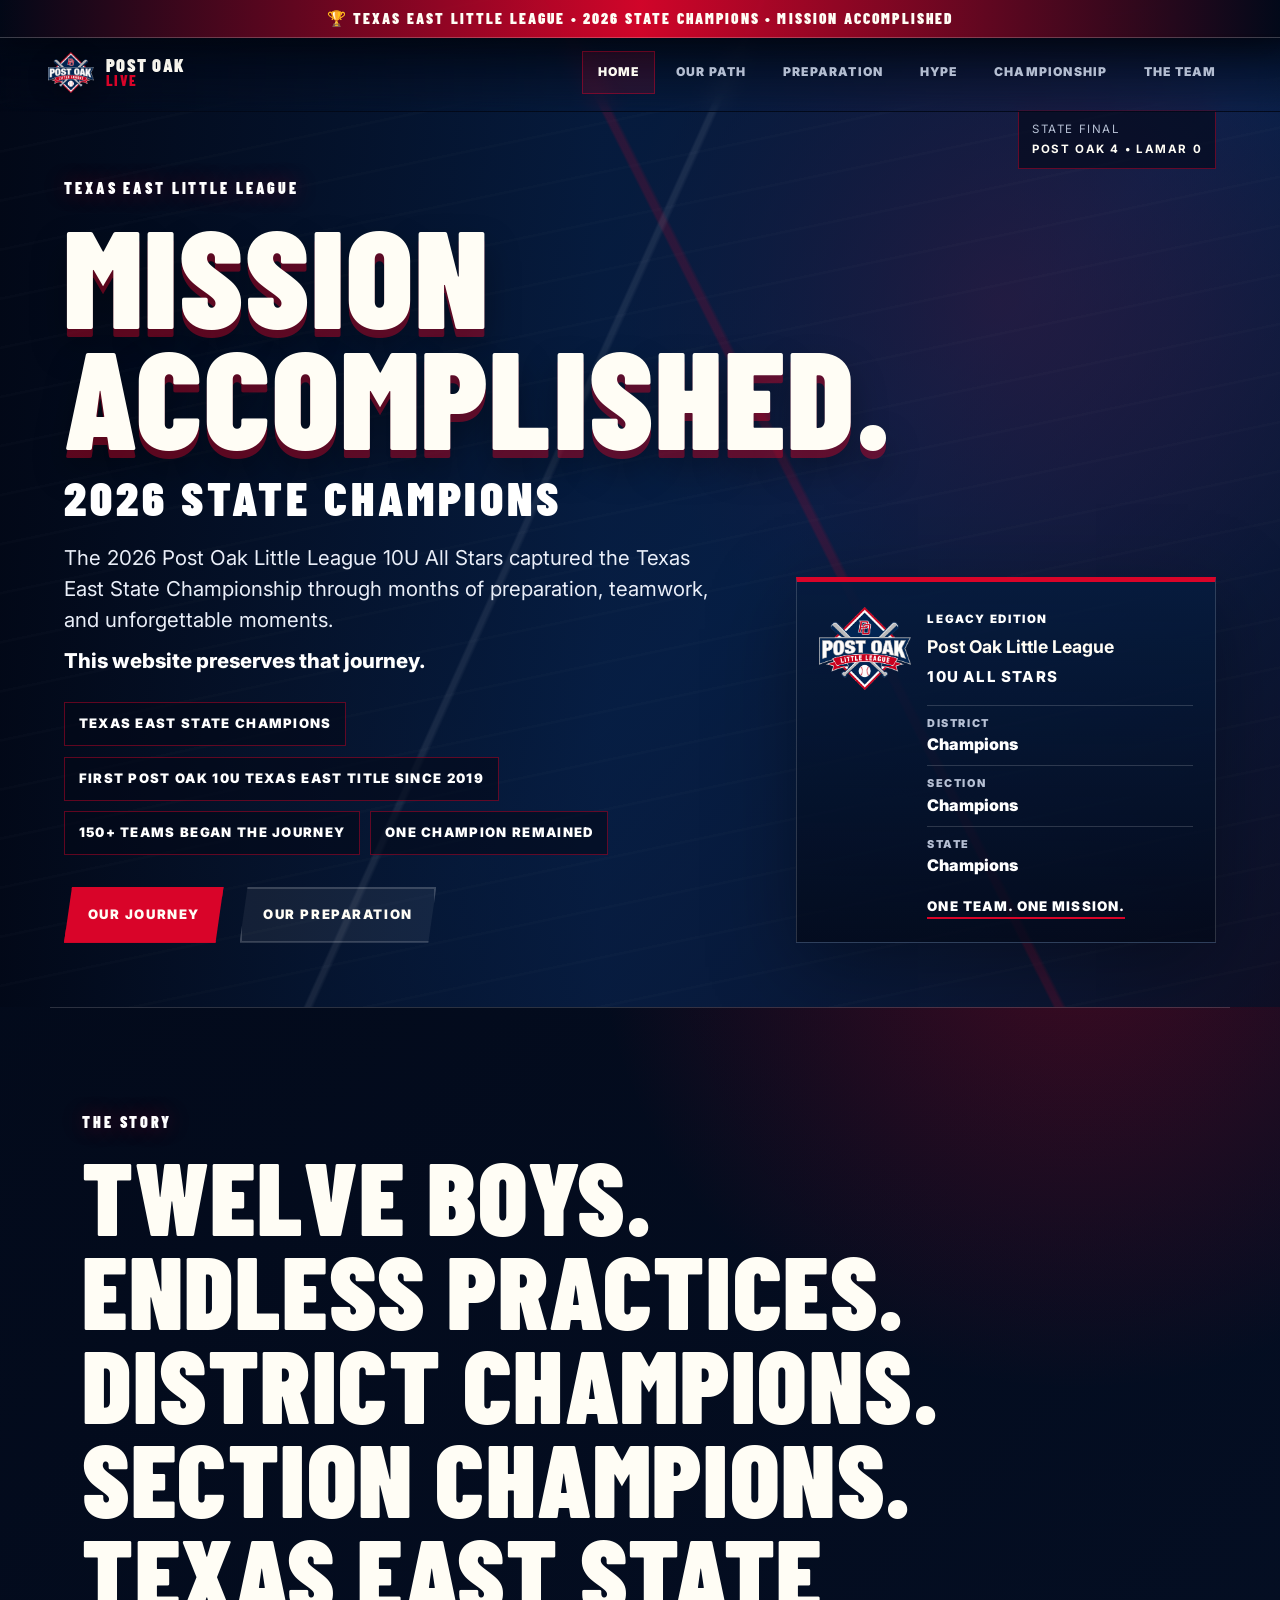
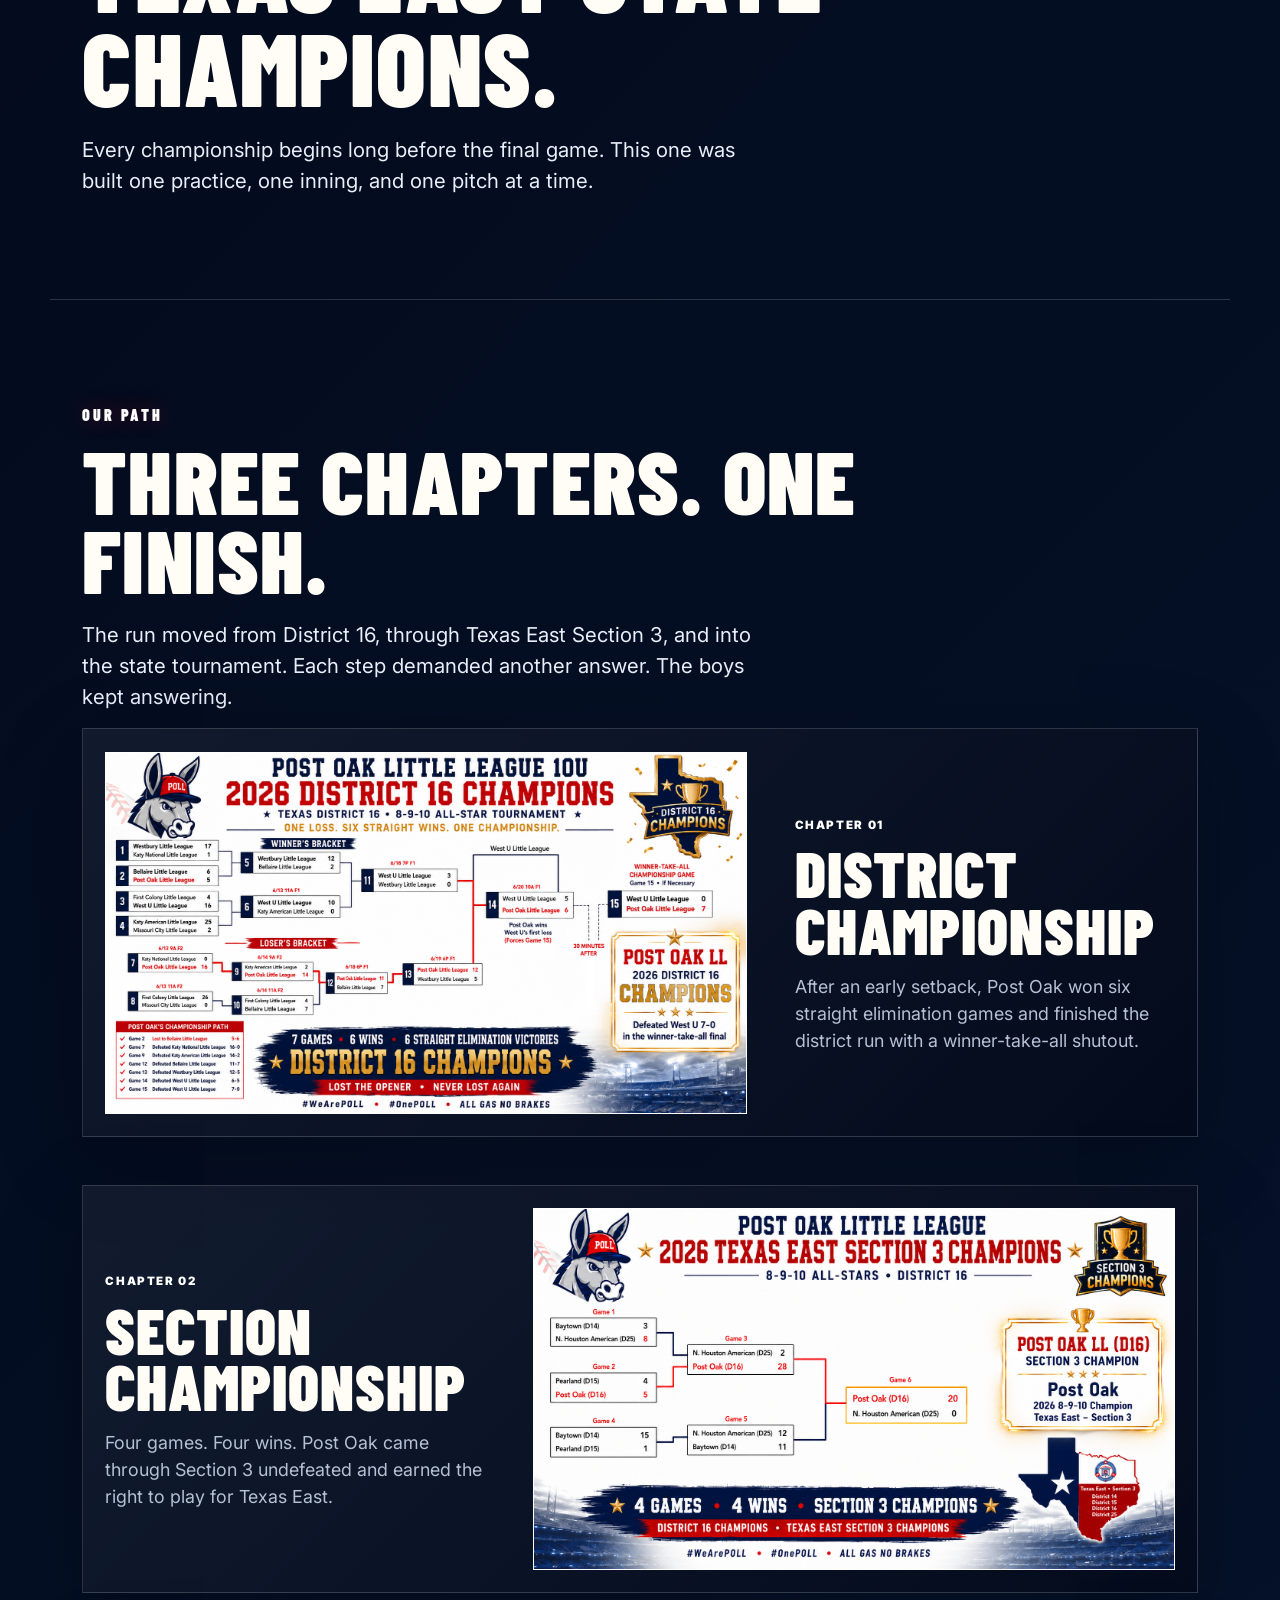
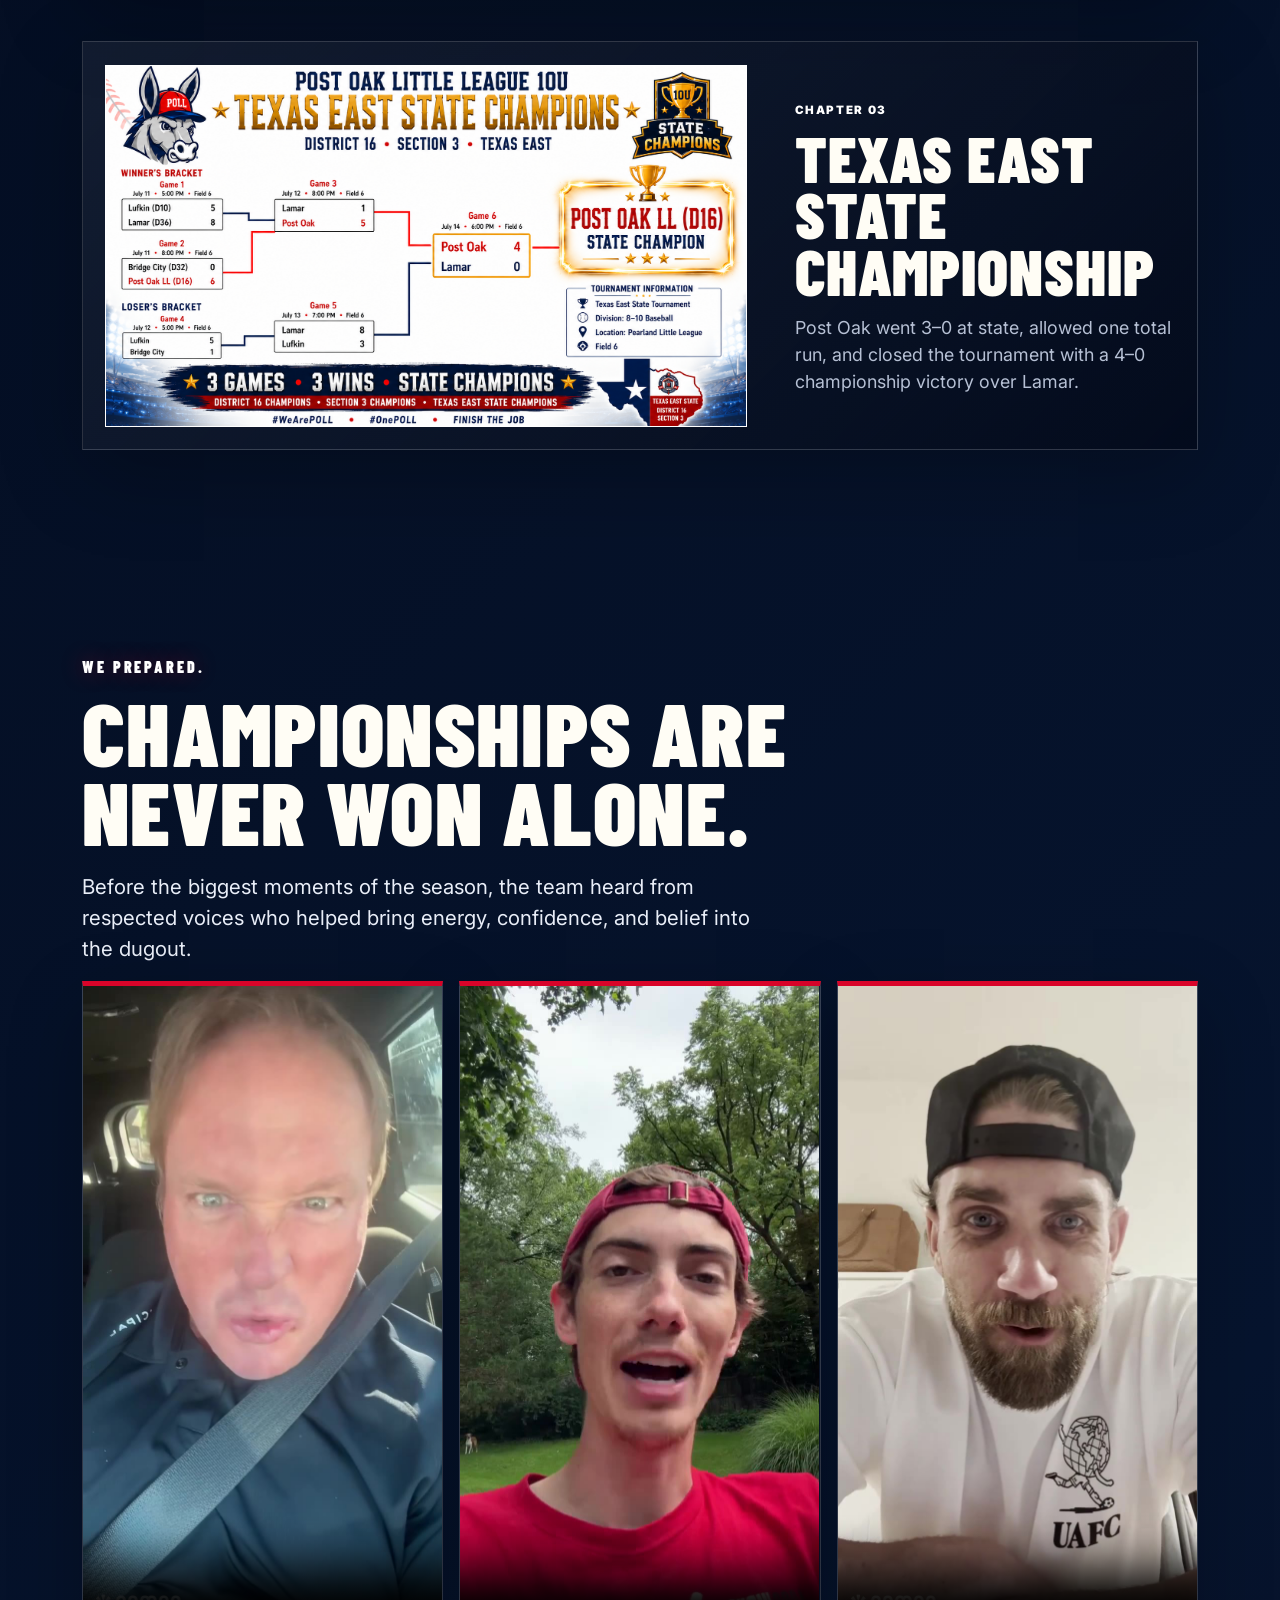
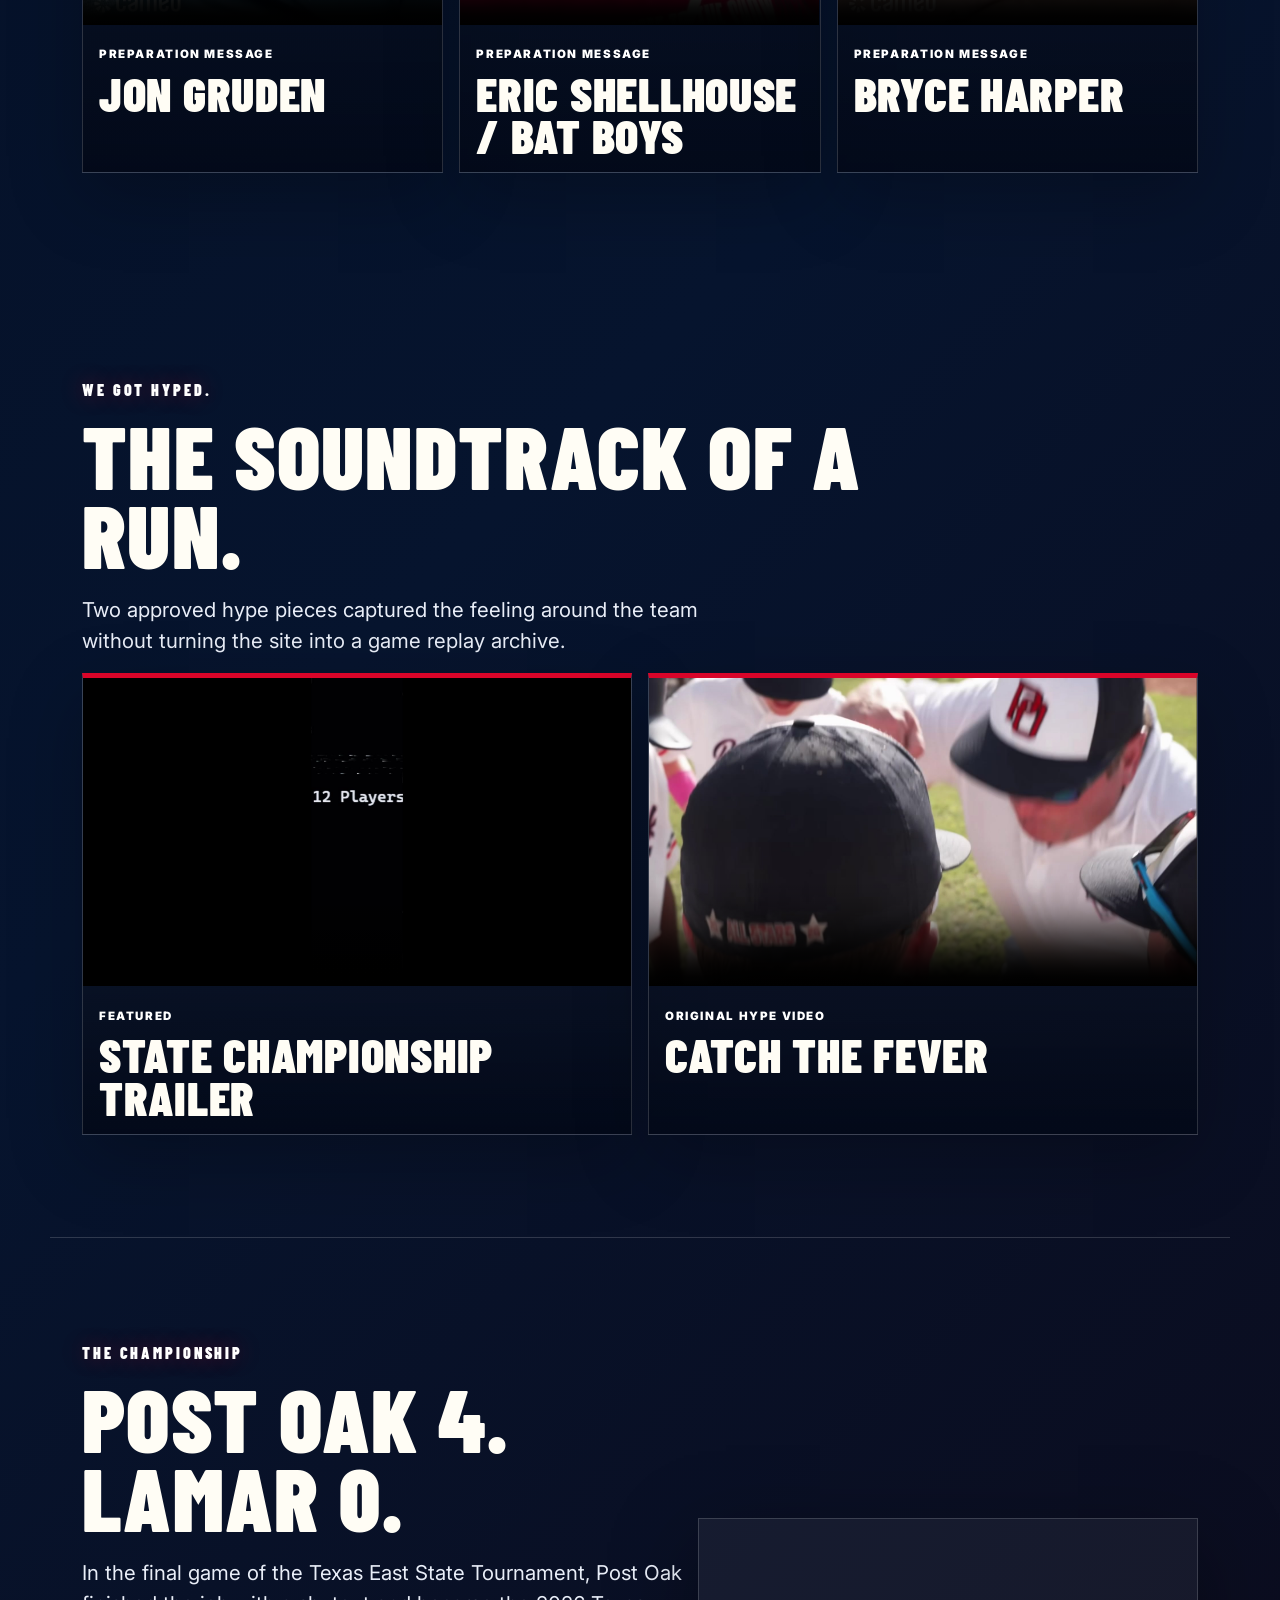
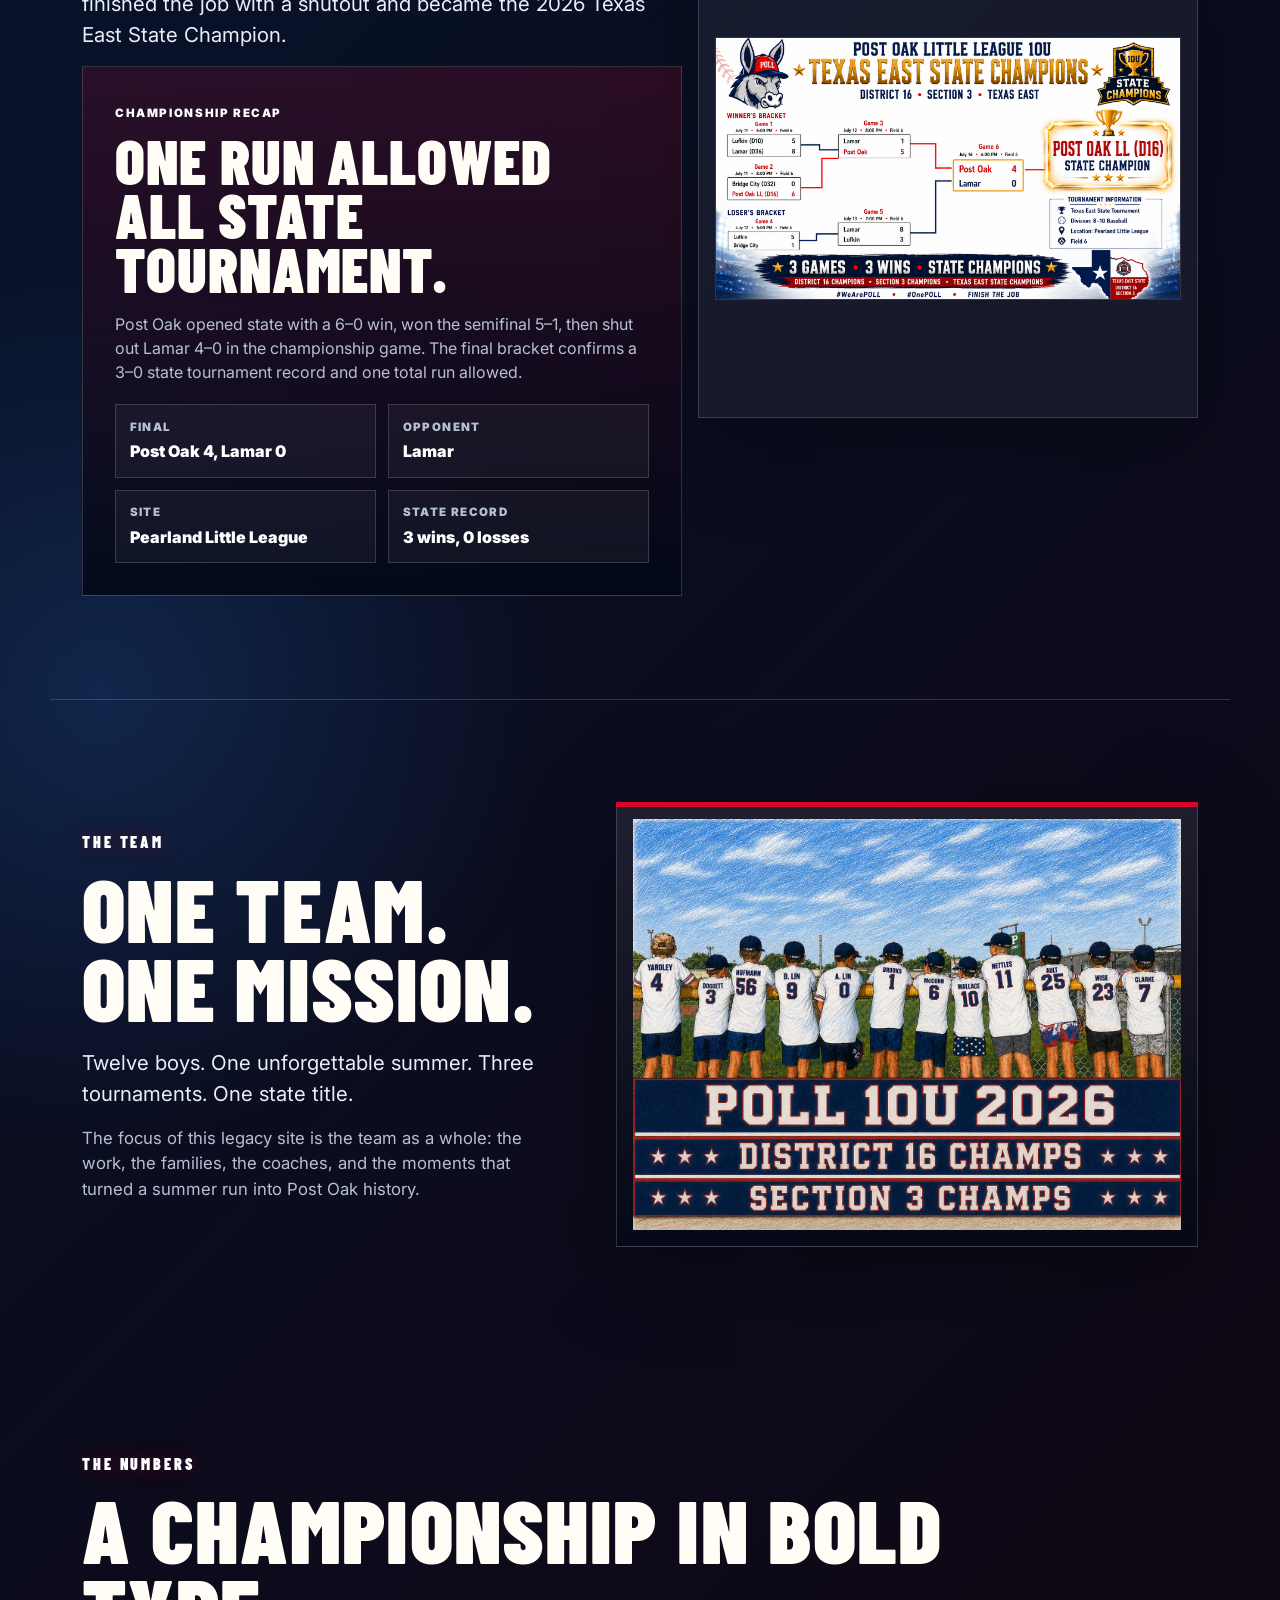
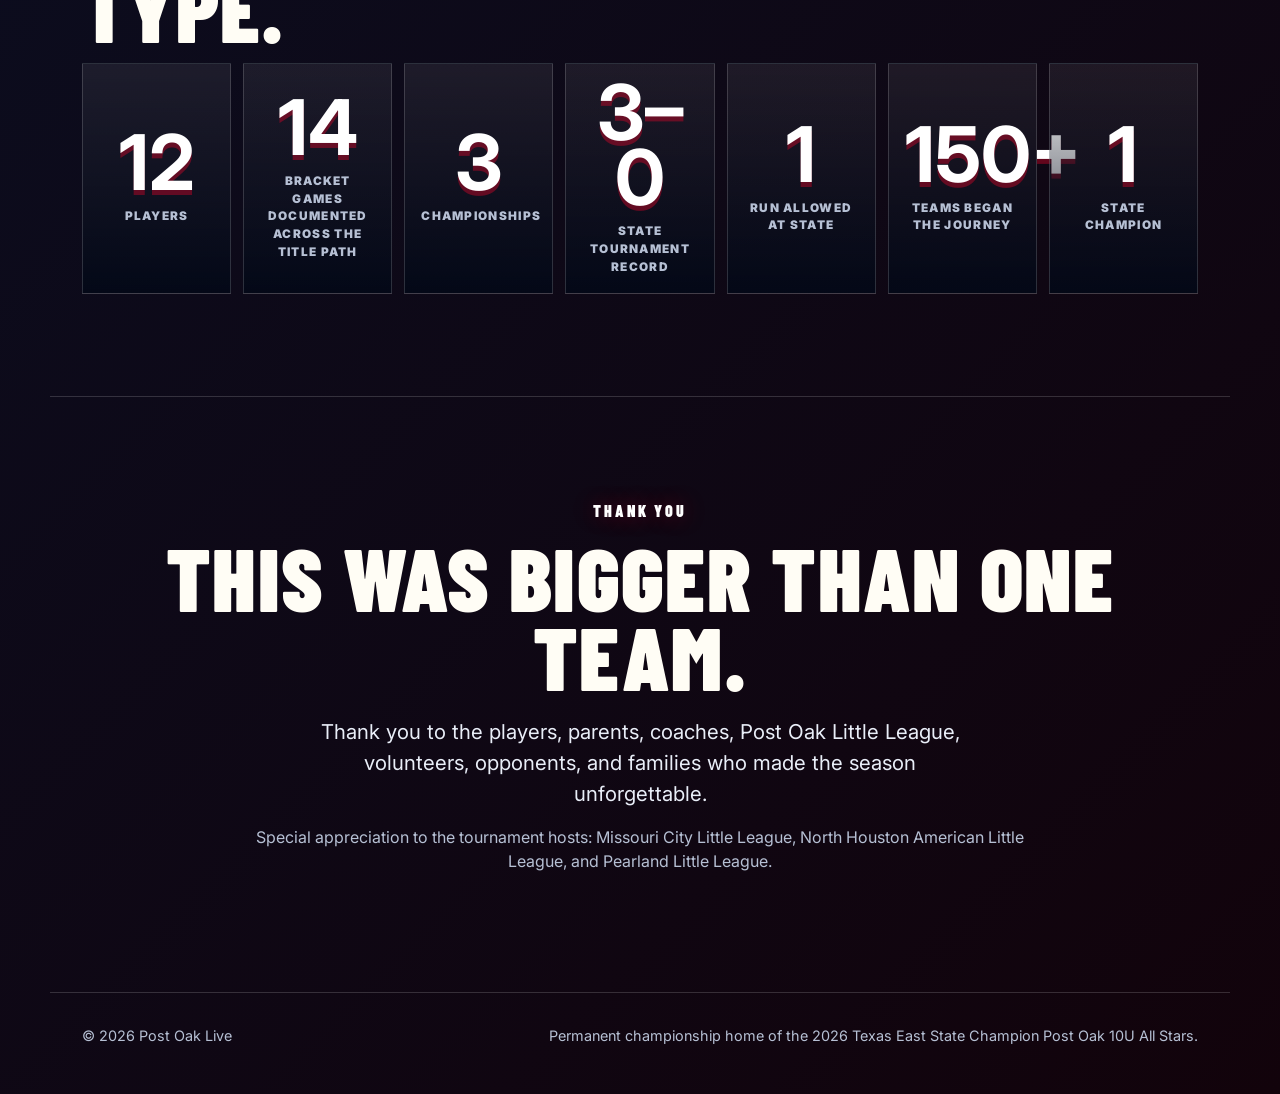
==== commit 57dc7da6: "fix: remove pregame poster from legacy page" ====
--- a/index.html
+++ b/index.html
@@ -8,7 +8,7 @@
   <meta property="og:title" content="2026 Texas East State Champions | Post Oak Live" />
   <meta property="og:description" content="Mission accomplished. The championship journey of the 2026 Post Oak Little League 10U All Stars." />
   <meta property="og:type" content="website" />
-  <meta property="og:image" content="assets/brand/championship-poster.webp" />
+  <meta property="og:image" content="assets/bracket/legacy/state-championship.png" />
   <link rel="icon" href="assets/brand/post-oak-logo-512.png" />
   <link rel="preconnect" href="https://fonts.googleapis.com">
   <link rel="preconnect" href="https://fonts.gstatic.com" crossorigin>
@@ -160,7 +160,7 @@
       </div>
       <div class="hype-grid">
         <article class="video-card feature-video-card">
-          <video controls preload="metadata" playsinline poster="assets/brand/championship-poster.webp" aria-label="State Championship trailer for the Post Oak 10U All Stars">
+          <video controls preload="metadata" playsinline poster="assets/video/posters/championship-trailer.jpg" aria-label="State Championship trailer for the Post Oak 10U All Stars">
             <source src="assets/video/championship-trailer.mp4?v=legacy-20260716" type="video/mp4" />
             Your browser does not support HTML5 video. <a href="assets/video/championship-trailer.mp4">Open the media file</a>.
           </video>
@@ -183,7 +183,7 @@
         <p class="lede">In the final game of the Texas East State Tournament, Post Oak finished the job with a shutout and became the 2026 Texas East State Champion.</p>
       </div>
       <figure class="poster-callout legacy-poster">
-        <img src="assets/brand/championship-poster.webp" alt="Championship poster celebrating the Post Oak 10U Texas East State title" loading="lazy" />
+        <img src="assets/bracket/legacy/state-championship.png" alt="Final state championship bracket graphic celebrating the Post Oak 10U Texas East title" loading="lazy" />
       </figure>
       <div class="recap-panel">
         <span class="panel-kicker">Championship Recap</span>
@@ -206,7 +206,7 @@
         <p>The focus of this legacy site is the team as a whole: the work, the families, the coaches, and the moments that turned a summer run into Post Oak history.</p>
       </div>
       <figure class="watercolor-frame">
-        <img src="assets/brand/team-watercolor.webp" alt="Watercolor-style team portrait of the Post Oak 10U All Stars" loading="lazy" />
+        <img src="assets/brand/team-watercolor.webp" alt="Watercolor-style team portrait of the Post Oak 10U All Stars" />
       </figure>
     </section>
 
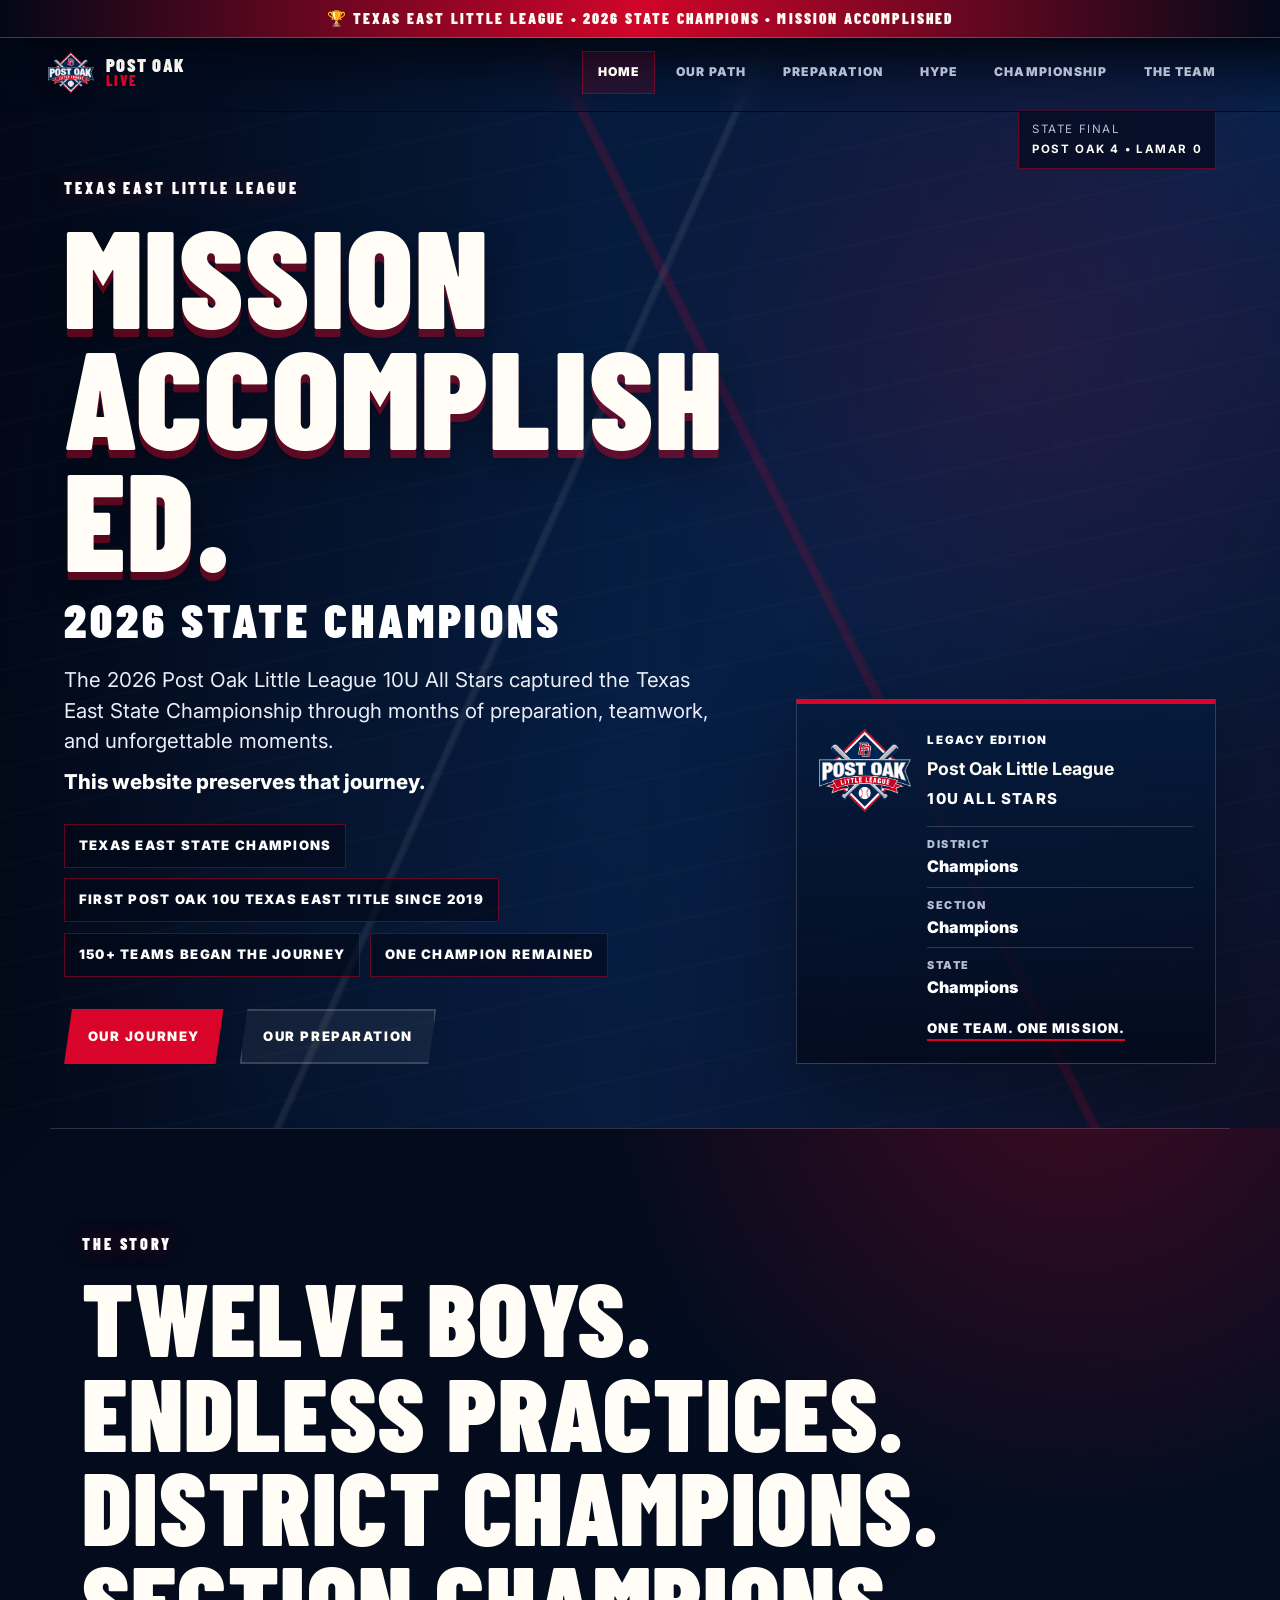
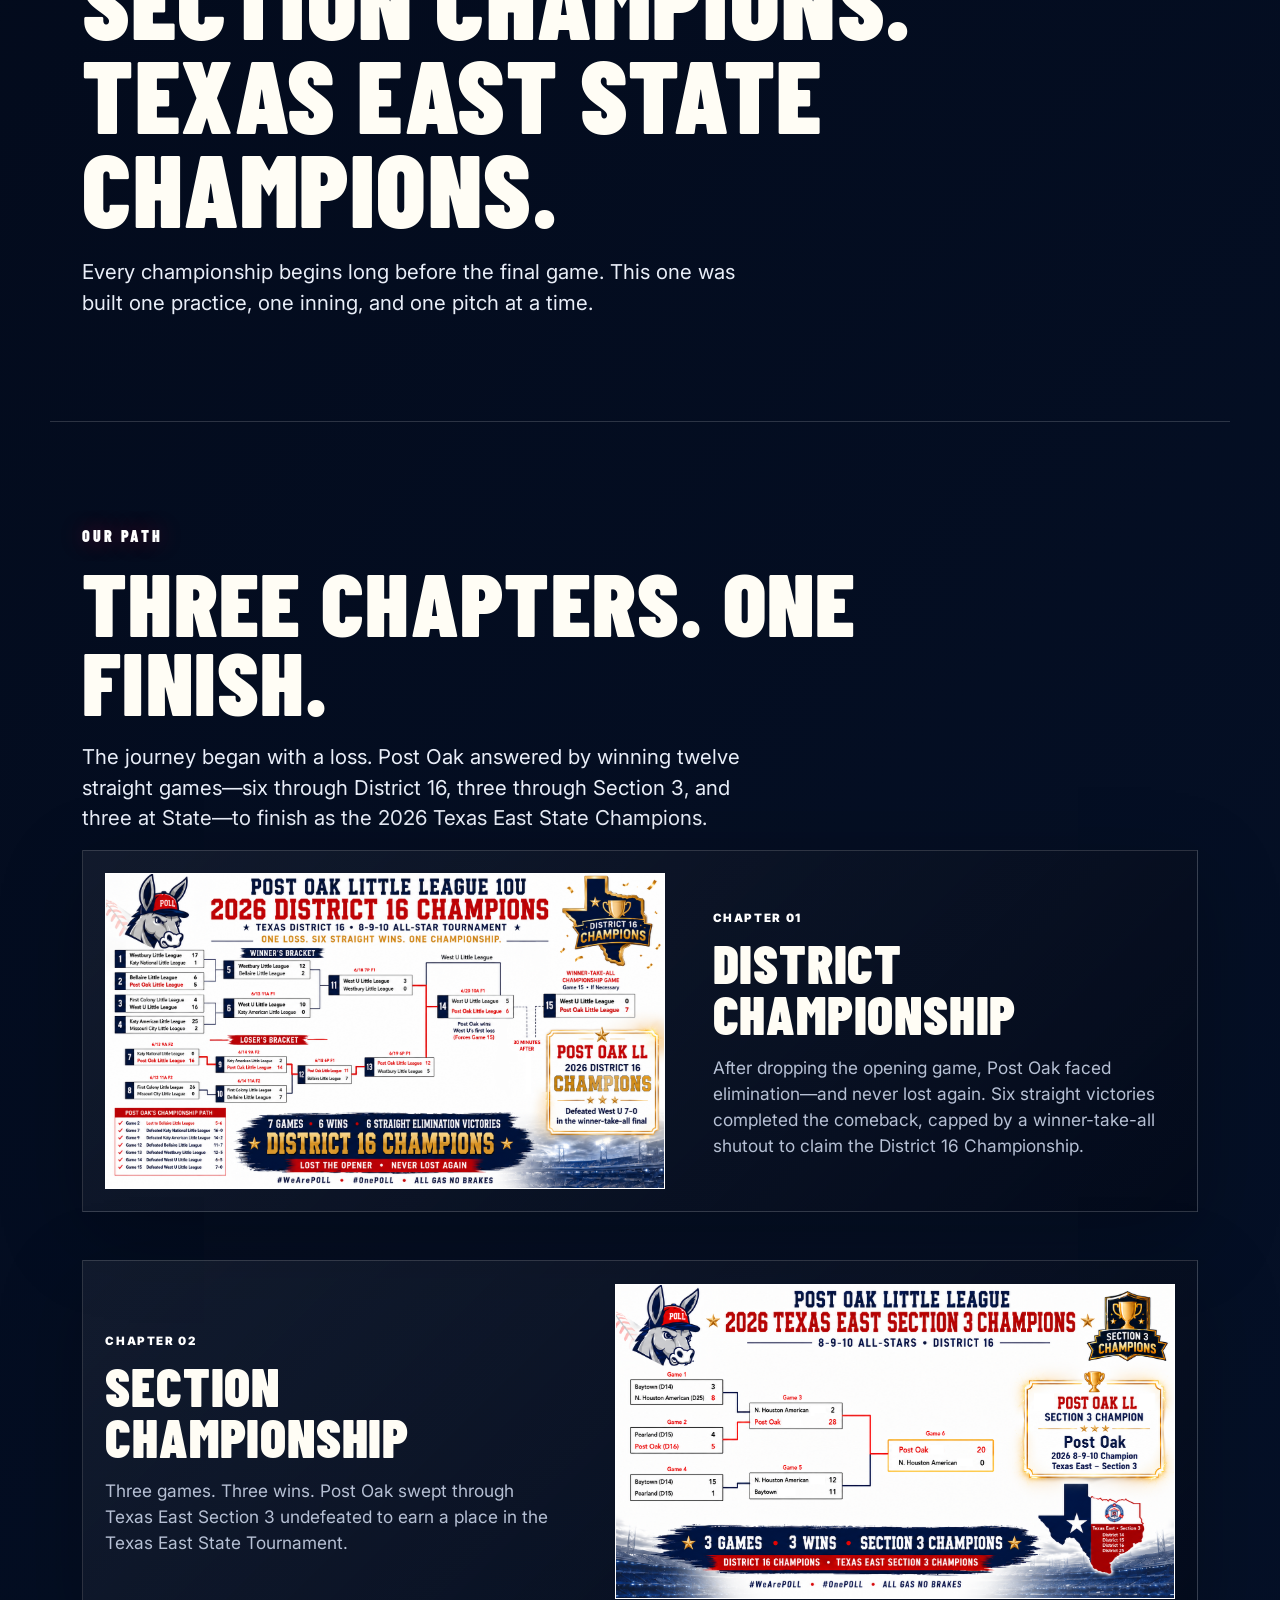
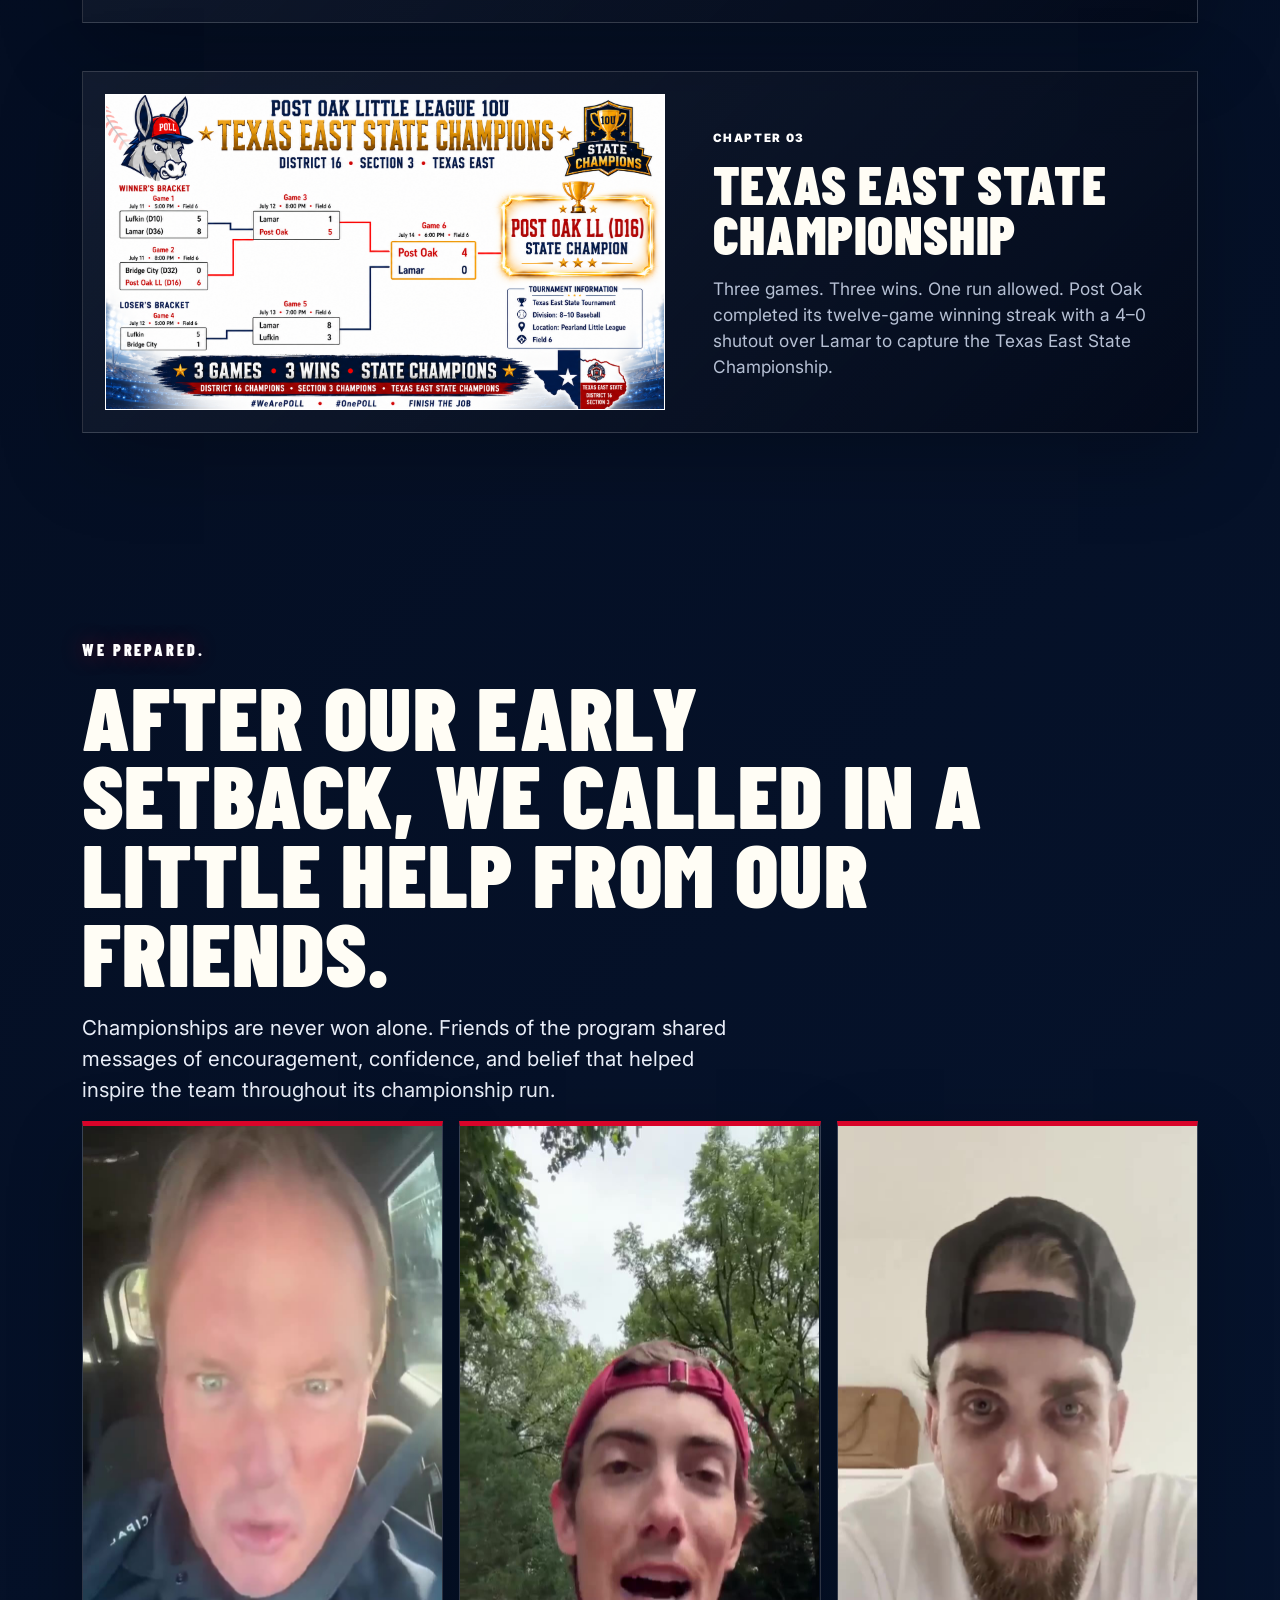
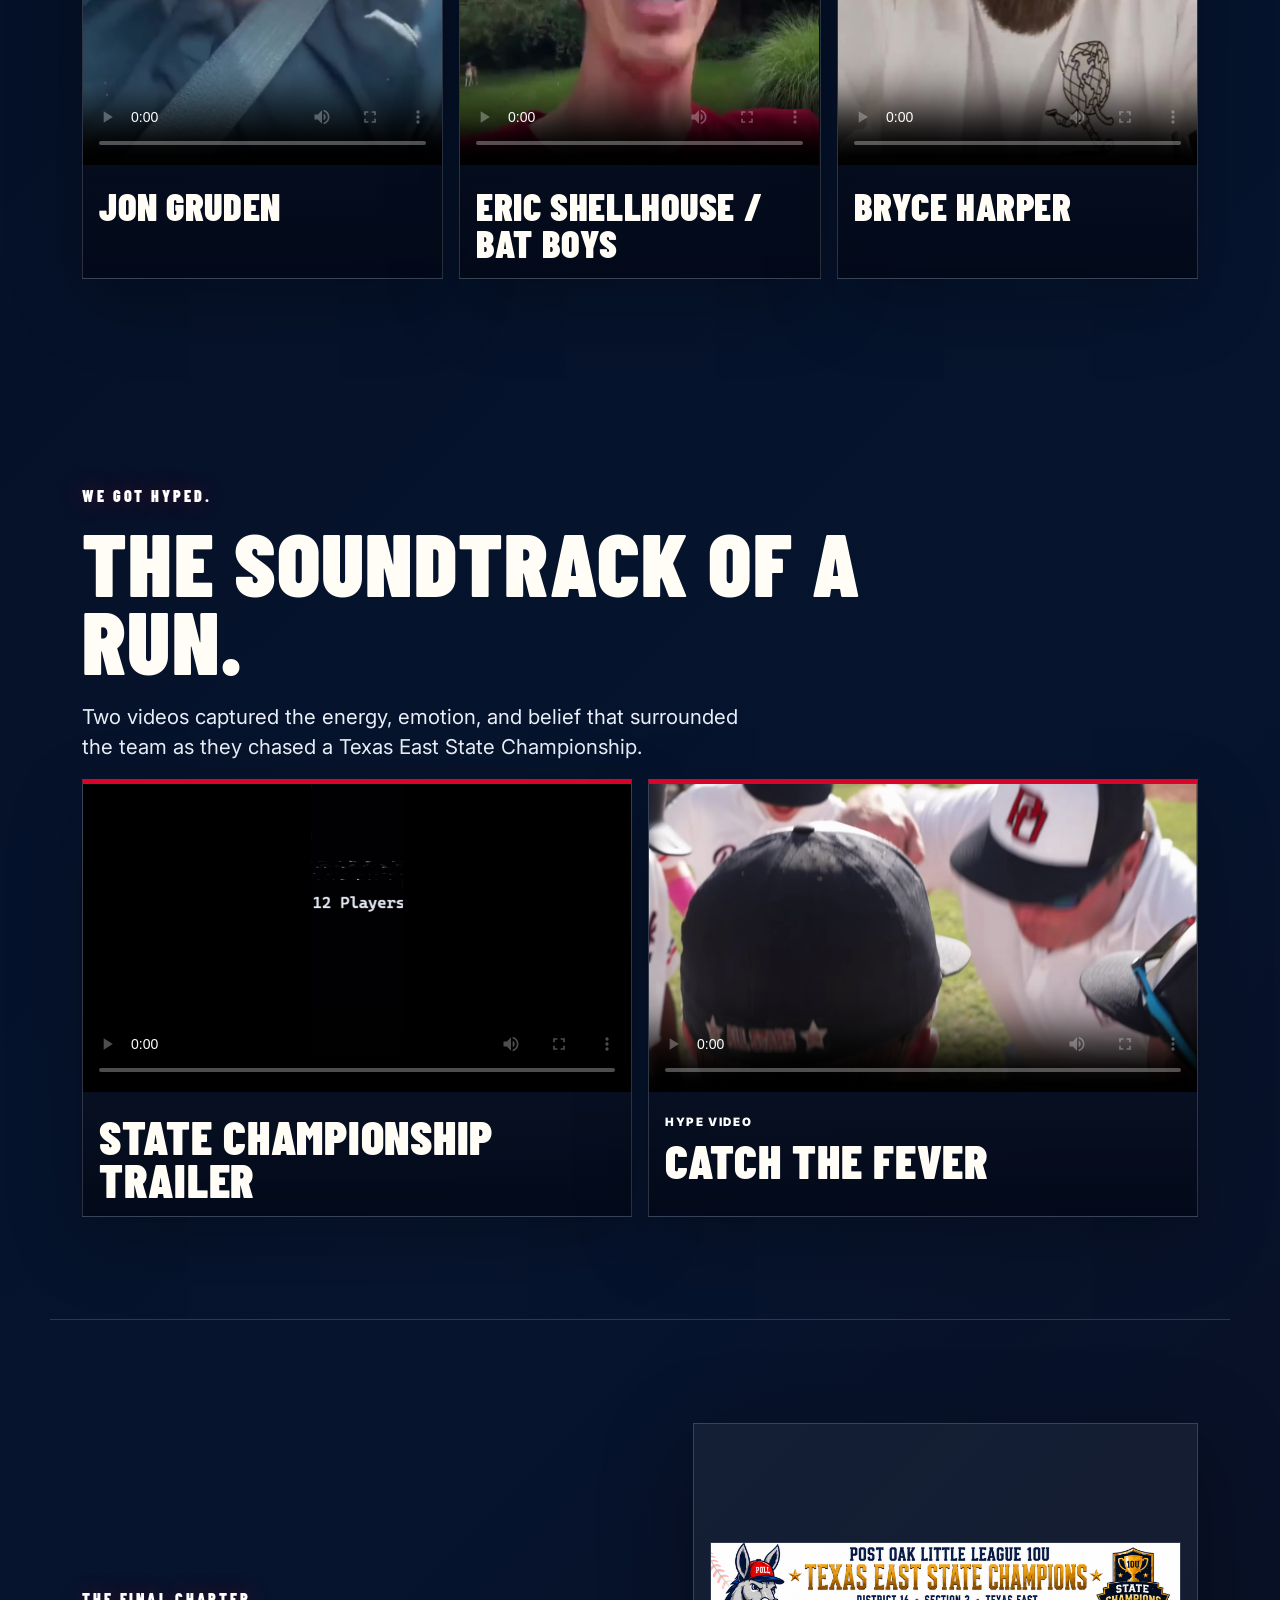
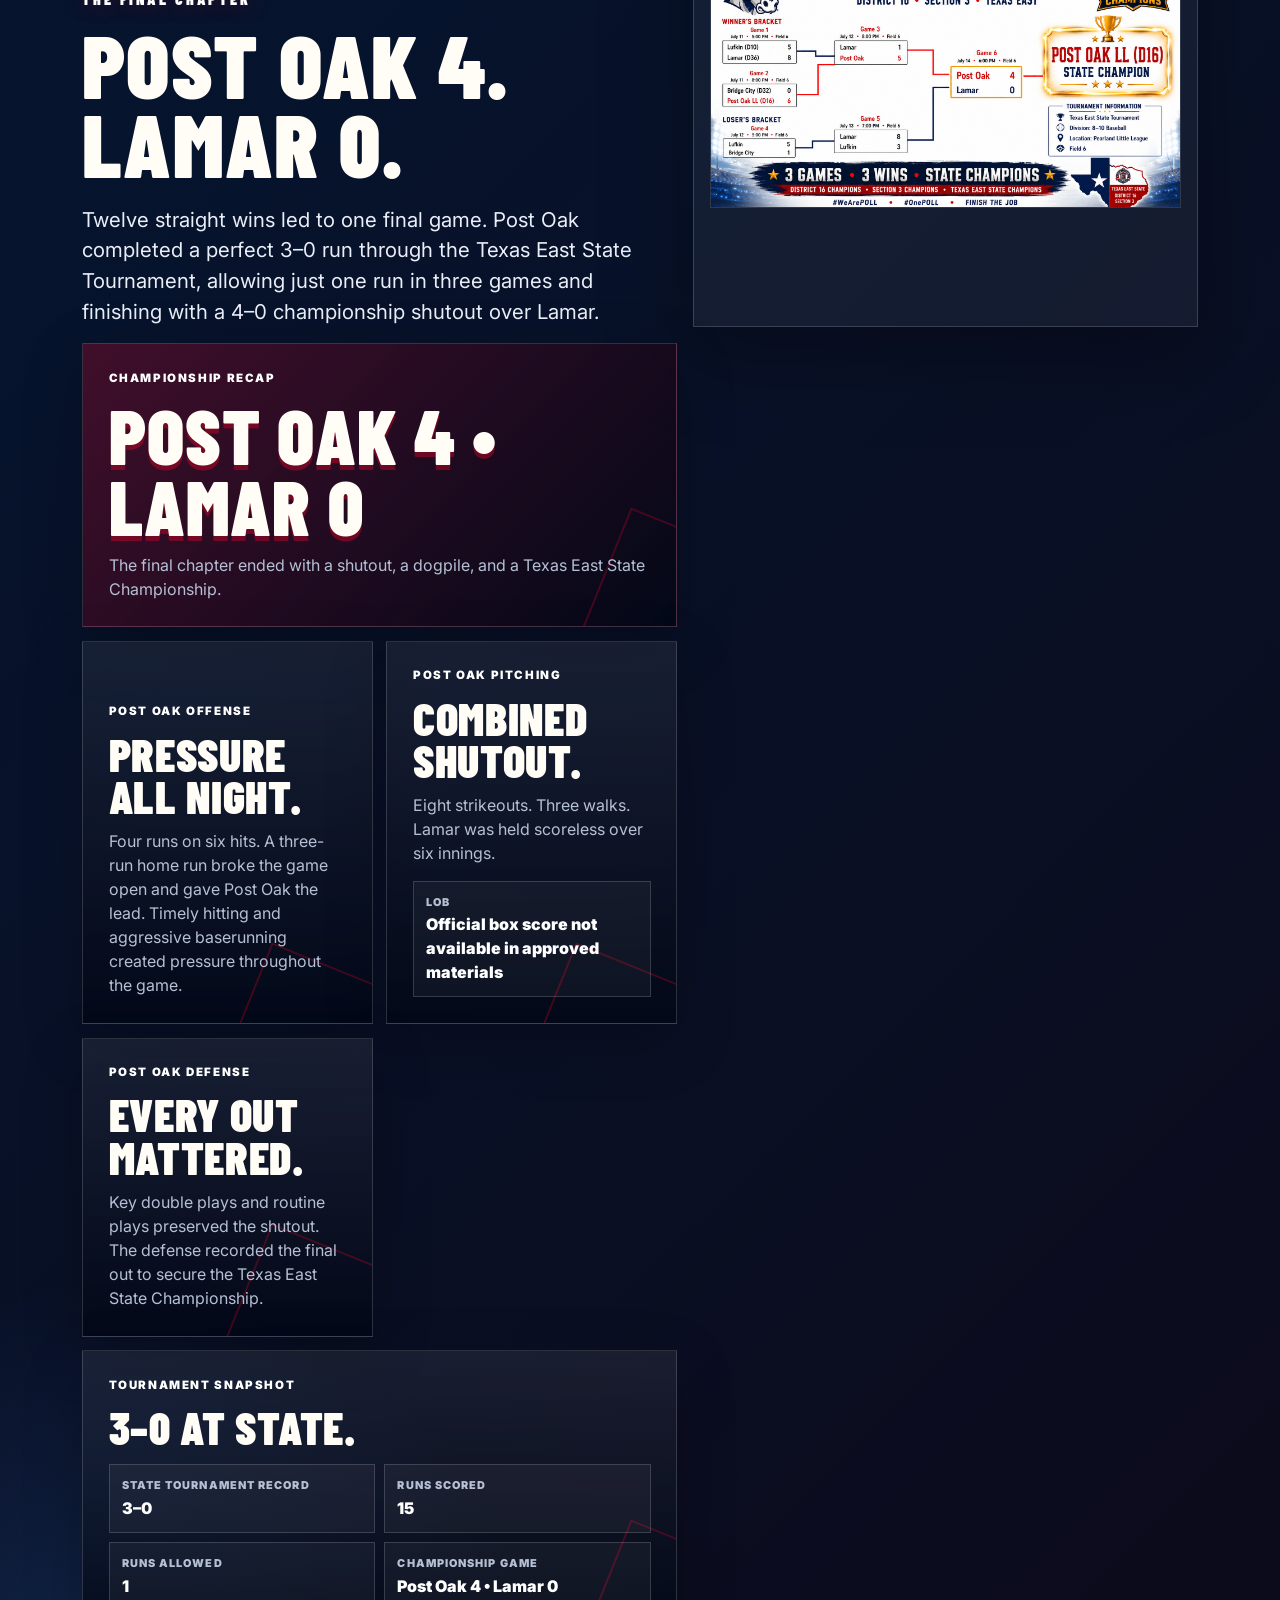
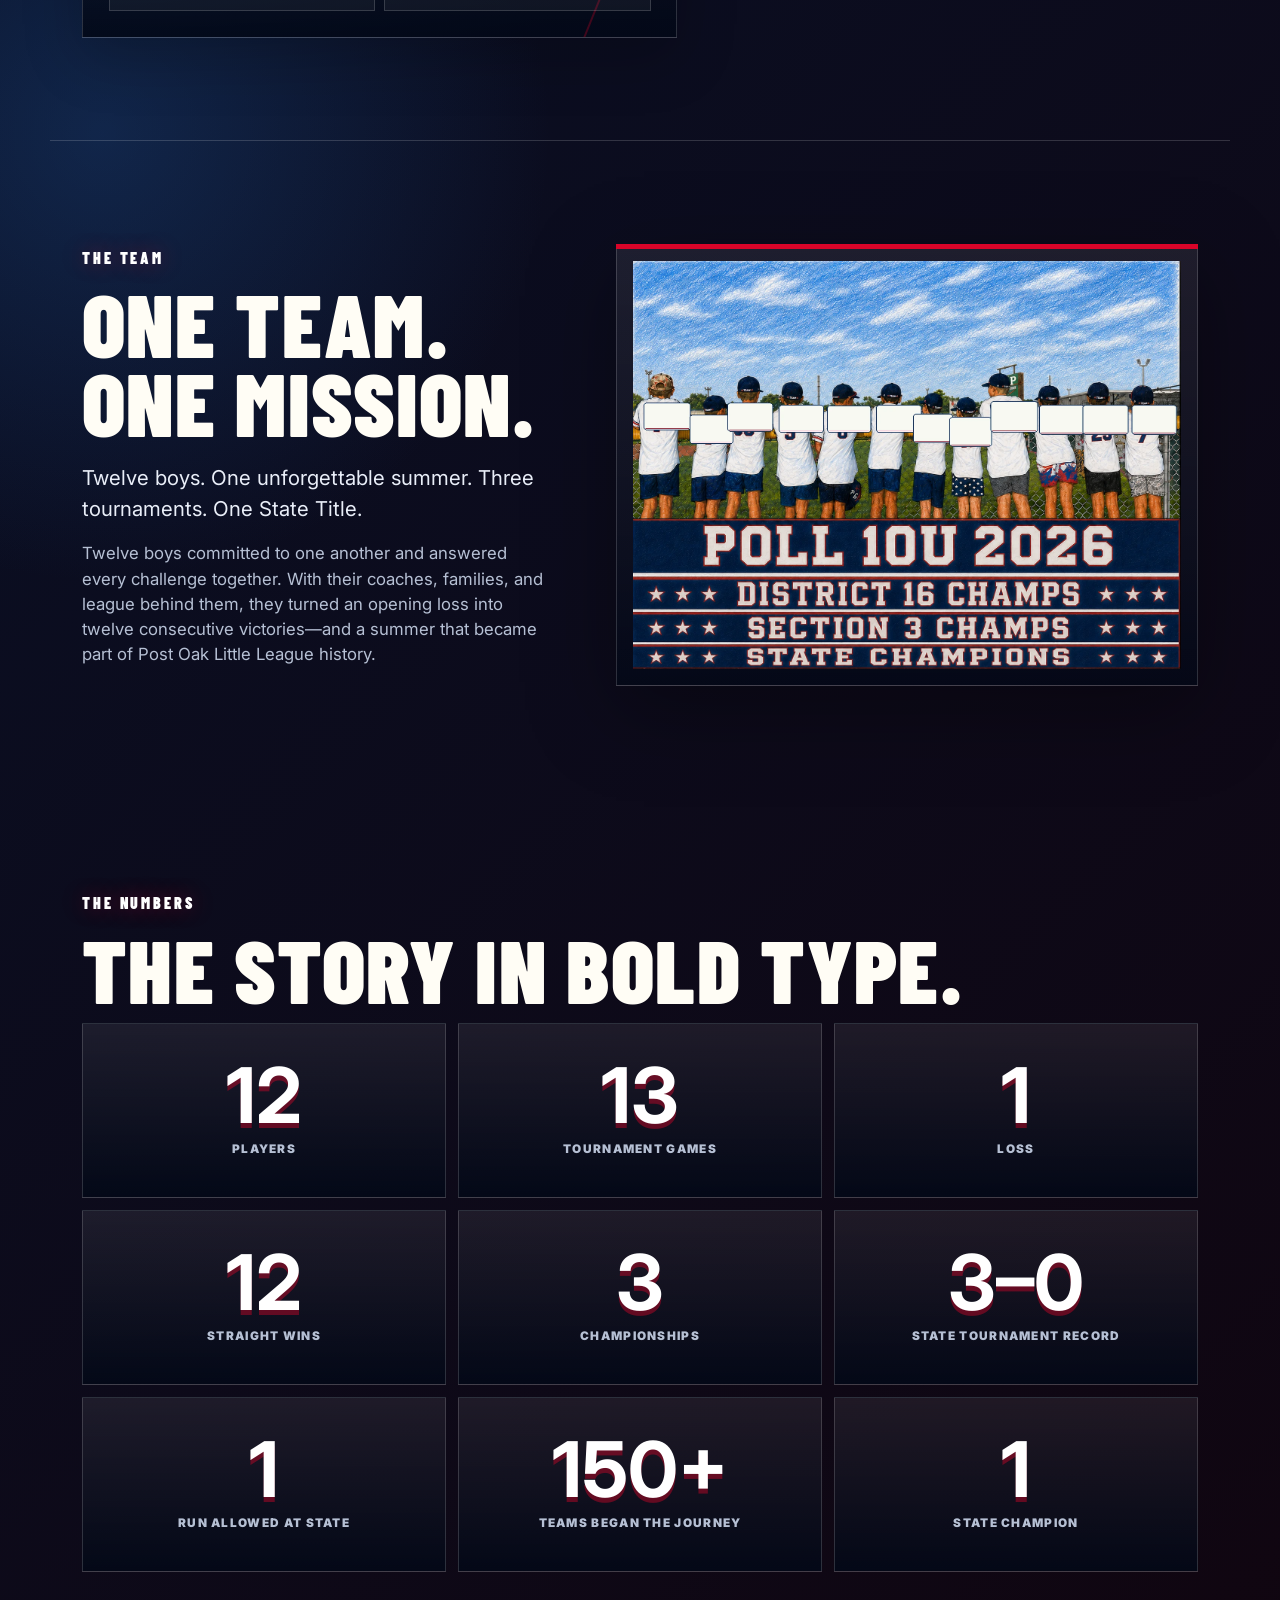
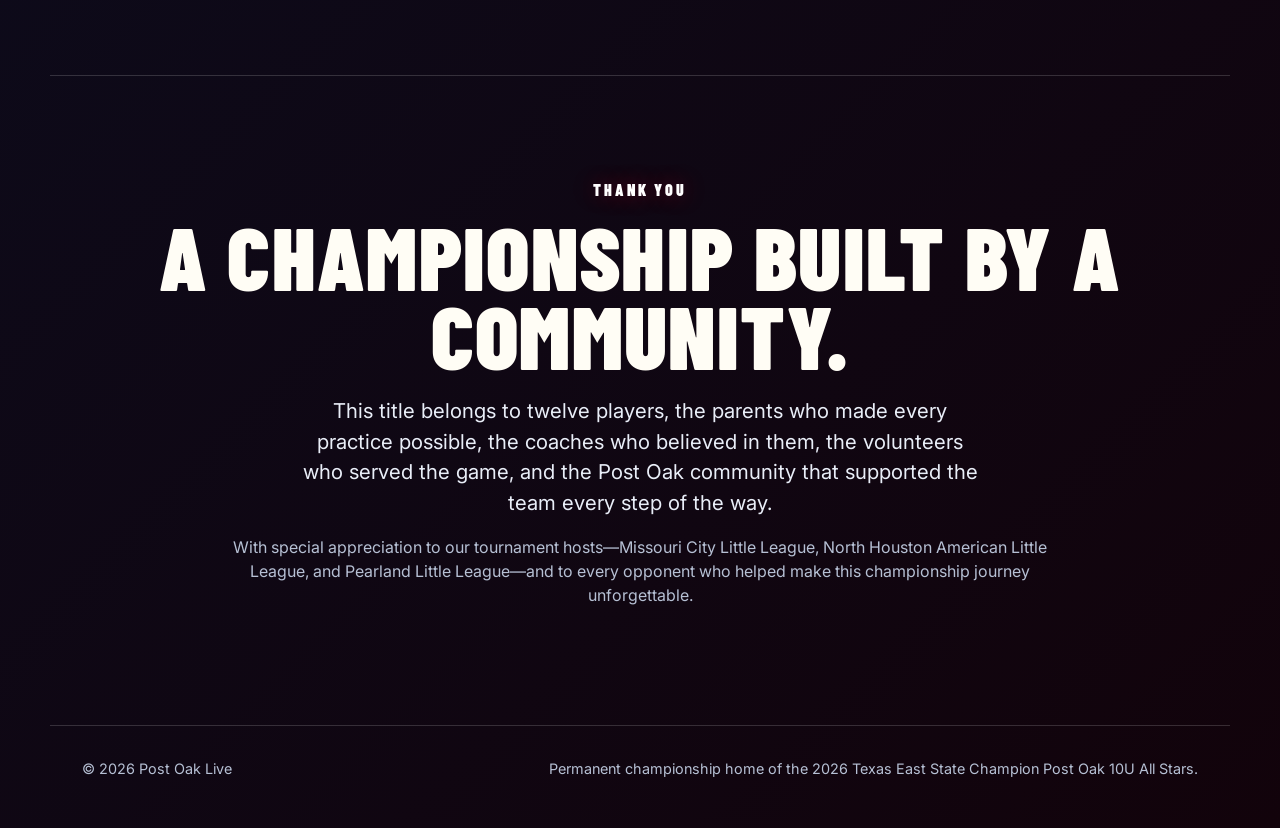
==== commit fa18625a: "refine legacy edition final polish" ====
--- a/index.html
+++ b/index.html
@@ -85,7 +85,7 @@
       <div class="section-heading">
         <p class="eyebrow">Our Path</p>
         <h2 id="path-title">Three chapters. One finish.</h2>
-        <p class="lede">The run moved from District 16, through Texas East Section 3, and into the state tournament. Each step demanded another answer. The boys kept answering.</p>
+        <p class="lede">The journey began with a loss. Post Oak answered by winning twelve straight games—six through District 16, three through Section 3, and three at State—to finish as the 2026 Texas East State Champions.</p>
       </div>
       <div class="chapter-grid">
         <article class="chapter-card">
@@ -95,7 +95,7 @@
           <div>
             <span class="panel-kicker">Chapter 01</span>
             <h3>District Championship</h3>
-            <p>After an early setback, Post Oak won six straight elimination games and finished the district run with a winner-take-all shutout.</p>
+            <p>After dropping the opening game, Post Oak faced elimination—and never lost again. Six straight victories completed the comeback, capped by a winner-take-all shutout to claim the District 16 Championship.</p>
           </div>
         </article>
         <article class="chapter-card reverse">
@@ -105,7 +105,7 @@
           <div>
             <span class="panel-kicker">Chapter 02</span>
             <h3>Section Championship</h3>
-            <p>Four games. Four wins. Post Oak came through Section 3 undefeated and earned the right to play for Texas East.</p>
+            <p>Three games. Three wins. Post Oak swept through Texas East Section 3 undefeated to earn a place in the Texas East State Tournament.</p>
           </div>
         </article>
         <article class="chapter-card">
@@ -115,7 +115,7 @@
           <div>
             <span class="panel-kicker">Chapter 03</span>
             <h3>Texas East State Championship</h3>
-            <p>Post Oak went 3–0 at state, allowed one total run, and closed the tournament with a 4–0 championship victory over Lamar.</p>
+            <p>Three games. Three wins. One run allowed. Post Oak completed its twelve-game winning streak with a 4–0 shutout over Lamar to capture the Texas East State Championship.</p>
           </div>
         </article>
       </div>
@@ -124,8 +124,8 @@
     <section id="preparation" class="section media-museum" aria-labelledby="prepared-title">
       <div class="section-heading">
         <p class="eyebrow">We Prepared.</p>
-        <h2 id="prepared-title">Championships are never won alone.</h2>
-        <p class="lede">Before the biggest moments of the season, the team heard from respected voices who helped bring energy, confidence, and belief into the dugout.</p>
+        <h2 id="prepared-title">After our early setback, we called in a little help from our friends.</h2>
+        <p class="lede">Championships are never won alone. Friends of the program shared messages of encouragement, confidence, and belief that helped inspire the team throughout its championship run.</p>
       </div>
       <div class="media-card-grid">
         <article class="video-card">
@@ -133,21 +133,21 @@
             <source src="assets/video/preparation/jon-gruden-message.mp4" type="video/mp4" />
             Your browser does not support HTML5 video. <a href="assets/video/preparation/jon-gruden-message.mp4">Open the media file</a>.
           </video>
-          <div><span class="panel-kicker">Preparation Message</span><h3>Jon Gruden</h3></div>
+          <div><h3>Jon Gruden</h3></div>
         </article>
         <article class="video-card">
           <video controls preload="metadata" playsinline poster="assets/video/posters/bat-boys-message.jpg" aria-label="Eric Shellhouse and Bat Boys encouragement message for the Post Oak 10U team">
             <source src="assets/video/preparation/bat-boys-message.mp4" type="video/mp4" />
             Your browser does not support HTML5 video. <a href="assets/video/preparation/bat-boys-message.mp4">Open the media file</a>.
           </video>
-          <div><span class="panel-kicker">Preparation Message</span><h3>Eric Shellhouse / Bat Boys</h3></div>
+          <div><h3>Eric Shellhouse / Bat Boys</h3></div>
         </article>
         <article class="video-card">
           <video controls preload="metadata" playsinline poster="assets/video/posters/bryce-harper-message.jpg" aria-label="Bryce Harper encouragement message for the Post Oak 10U team">
             <source src="assets/video/preparation/bryce-harper-message.mp4" type="video/mp4" />
             Your browser does not support HTML5 video. <a href="assets/video/preparation/bryce-harper-message.mp4">Open the media file</a>.
           </video>
-          <div><span class="panel-kicker">Preparation Message</span><h3>Bryce Harper</h3></div>
+          <div><h3>Bryce Harper</h3></div>
         </article>
       </div>
     </section>
@@ -156,7 +156,7 @@
       <div class="section-heading">
         <p class="eyebrow">We Got Hyped.</p>
         <h2 id="hype-title">The soundtrack of a run.</h2>
-        <p class="lede">Two approved hype pieces captured the feeling around the team without turning the site into a game replay archive.</p>
+        <p class="lede">Two videos captured the energy, emotion, and belief that surrounded the team as they chased a Texas East State Championship.</p>
       </div>
       <div class="hype-grid">
         <article class="video-card feature-video-card">
@@ -164,37 +164,59 @@
             <source src="assets/video/championship-trailer.mp4?v=legacy-20260716" type="video/mp4" />
             Your browser does not support HTML5 video. <a href="assets/video/championship-trailer.mp4">Open the media file</a>.
           </video>
-          <div><span class="panel-kicker">Featured</span><h3>State Championship Trailer</h3></div>
+          <div><h3>State Championship Trailer</h3></div>
         </article>
         <article class="video-card feature-video-card">
           <video controls preload="metadata" playsinline poster="assets/video/hype-poster.jpg" aria-label="Original hype video for the Post Oak 10U All Stars">
             <source src="assets/video/post-oak-10s-hype.mp4?v=legacy-20260716" type="video/mp4" />
             Your browser does not support HTML5 video. <a href="assets/video/post-oak-10s-hype.mp4">Open the media file</a>.
           </video>
-          <div><span class="panel-kicker">Original Hype Video</span><h3>Catch The Fever</h3></div>
-        </article>
-      </div>
-    </section>
-
-    <section id="championship" class="section championship-feature legacy-championship" aria-labelledby="championship-title">
-      <div class="section-heading">
-        <p class="eyebrow">The Championship</p>
+          <div><span class="panel-kicker">Hype Video</span><h3>Catch The Fever</h3></div>
+        </article>
+      </div>
+    </section>
+
+    <section id="championship" class="section championship-feature legacy-championship final-chapter" aria-labelledby="championship-title">
+      <div class="section-heading final-chapter-heading">
+        <p class="eyebrow">The Final Chapter</p>
         <h2 id="championship-title">Post Oak 4. Lamar 0.</h2>
-        <p class="lede">In the final game of the Texas East State Tournament, Post Oak finished the job with a shutout and became the 2026 Texas East State Champion.</p>
+        <p class="lede">Twelve straight wins led to one final game. Post Oak completed a perfect 3–0 run through the Texas East State Tournament, allowing just one run in three games and finishing with a 4–0 championship shutout over Lamar.</p>
       </div>
       <figure class="poster-callout legacy-poster">
         <img src="assets/bracket/legacy/state-championship.png" alt="Final state championship bracket graphic celebrating the Post Oak 10U Texas East title" loading="lazy" />
       </figure>
-      <div class="recap-panel">
-        <span class="panel-kicker">Championship Recap</span>
-        <h3>One run allowed all state tournament.</h3>
-        <p>Post Oak opened state with a 6–0 win, won the semifinal 5–1, then shut out Lamar 4–0 in the championship game. The final bracket confirms a 3–0 state tournament record and one total run allowed.</p>
-        <dl class="box-score" aria-label="Concise championship game summary">
-          <div><dt>Final</dt><dd>Post Oak 4, Lamar 0</dd></div>
-          <div><dt>Opponent</dt><dd>Lamar</dd></div>
-          <div><dt>Site</dt><dd>Pearland Little League</dd></div>
-          <div><dt>State record</dt><dd>3 wins, 0 losses</dd></div>
-        </dl>
+      <div class="championship-card-grid" aria-label="Championship game story cards">
+        <article class="championship-story-card score-card">
+          <span class="panel-kicker">Championship Recap</span>
+          <h3>Post Oak 4 • Lamar 0</h3>
+          <p>The final chapter ended with a shutout, a dogpile, and a Texas East State Championship.</p>
+        </article>
+        <article class="championship-story-card">
+          <span class="panel-kicker">Post Oak Offense</span>
+          <h3>Pressure all night.</h3>
+          <p>Four runs on six hits. A three-run home run broke the game open and gave Post Oak the lead. Timely hitting and aggressive baserunning created pressure throughout the game.</p>
+        </article>
+        <article class="championship-story-card">
+          <span class="panel-kicker">Post Oak Pitching</span>
+          <h3>Combined shutout.</h3>
+          <p>Eight strikeouts. Three walks. Lamar was held scoreless over six innings.</p>
+          <dl class="mini-stat-list"><div><dt>LOB</dt><dd>Official box score not available in approved materials</dd></div></dl>
+        </article>
+        <article class="championship-story-card">
+          <span class="panel-kicker">Post Oak Defense</span>
+          <h3>Every out mattered.</h3>
+          <p>Key double plays and routine plays preserved the shutout. The defense recorded the final out to secure the Texas East State Championship.</p>
+        </article>
+        <article class="championship-story-card tournament-snapshot">
+          <span class="panel-kicker">Tournament Snapshot</span>
+          <h3>3–0 at State.</h3>
+          <dl class="snapshot-grid" aria-label="State tournament summary">
+            <div><dt>State Tournament Record</dt><dd>3–0</dd></div>
+            <div><dt>Runs Scored</dt><dd>15</dd></div>
+            <div><dt>Runs Allowed</dt><dd>1</dd></div>
+            <div><dt>Championship Game</dt><dd>Post Oak 4 • Lamar 0</dd></div>
+          </dl>
+        </article>
       </div>
     </section>
 
@@ -202,8 +224,8 @@
       <div class="story-copy">
         <p class="eyebrow">The Team</p>
         <h2 id="team-title">One Team.<br>One Mission.</h2>
-        <p class="lede">Twelve boys. One unforgettable summer. Three tournaments. One state title.</p>
-        <p>The focus of this legacy site is the team as a whole: the work, the families, the coaches, and the moments that turned a summer run into Post Oak history.</p>
+        <p class="lede">Twelve boys. One unforgettable summer. Three tournaments. One State Title.</p>
+        <p>Twelve boys committed to one another and answered every challenge together. With their coaches, families, and league behind them, they turned an opening loss into twelve consecutive victories—and a summer that became part of Post Oak Little League history.</p>
       </div>
       <figure class="watercolor-frame">
         <img src="assets/brand/team-watercolor.webp" alt="Watercolor-style team portrait of the Post Oak 10U All Stars" />
@@ -213,24 +235,26 @@
     <section id="numbers" class="section numbers-section" aria-labelledby="numbers-title">
       <div class="section-heading">
         <p class="eyebrow">The Numbers</p>
-        <h2 id="numbers-title">A championship in bold type.</h2>
+        <h2 id="numbers-title">The story in bold type.</h2>
       </div>
       <div class="number-grid">
         <div><strong>12</strong><span>Players</span></div>
-        <div><strong>14</strong><span>Bracket games documented across the title path</span></div>
+        <div><strong>13</strong><span>Tournament Games</span></div>
+        <div><strong>1</strong><span>Loss</span></div>
+        <div><strong>12</strong><span>Straight Wins</span></div>
         <div><strong>3</strong><span>Championships</span></div>
-        <div><strong>3–0</strong><span>State tournament record</span></div>
-        <div><strong>1</strong><span>Run allowed at state</span></div>
-        <div><strong>150+</strong><span>Teams began the journey</span></div>
+        <div><strong>3–0</strong><span>State Tournament Record</span></div>
+        <div><strong>1</strong><span>Run Allowed at State</span></div>
+        <div><strong>150+</strong><span>Teams Began the Journey</span></div>
         <div><strong>1</strong><span>State Champion</span></div>
       </div>
     </section>
 
     <section id="thanks" class="section thanks-section" aria-labelledby="thanks-title">
       <p class="eyebrow">Thank You</p>
-      <h2 id="thanks-title">This was bigger than one team.</h2>
-      <p class="lede">Thank you to the players, parents, coaches, Post Oak Little League, volunteers, opponents, and families who made the season unforgettable.</p>
-      <p>Special appreciation to the tournament hosts: Missouri City Little League, North Houston American Little League, and Pearland Little League.</p>
+      <h2 id="thanks-title">A championship built by a community.</h2>
+      <p class="lede">This title belongs to twelve players, the parents who made every practice possible, the coaches who believed in them, the volunteers who served the game, and the Post Oak community that supported the team every step of the way.</p>
+      <p>With special appreciation to our tournament hosts—Missouri City Little League, North Houston American Little League, and Pearland Little League—and to every opponent who helped make this championship journey unforgettable.</p>
     </section>
   </main>
 
--- a/styles.css
+++ b/styles.css
@@ -389,3 +389,48 @@
   .legacy-site .nav-link { font-size: .58rem; }
   .story-deck h2 { font-size: clamp(2.8rem, 15vw, 4.4rem); }
 }
+
+/* P001 Legacy Edition V2 final polish */
+.legacy-site h1,
+.legacy-site h2,
+.legacy-site h3,
+.legacy-site .nav-link,
+.legacy-site .panel-kicker,
+.legacy-site .number-grid span,
+.legacy-site .btn { overflow-wrap: anywhere; }
+.chapter-card { grid-template-columns: minmax(0, 1.15fr) minmax(300px, .95fr); }
+.chapter-card.reverse { grid-template-columns: minmax(300px, .95fr) minmax(0, 1.15fr); }
+.chapter-card h3 { font-size: clamp(2rem, 4.2vw, 4rem); line-height: .94; }
+.chapter-card p { font-size: clamp(.98rem, 1.45vw, 1.08rem); }
+.media-card-grid .video-card h3 { font-size: clamp(1.7rem, 3vw, 2.5rem); line-height: .96; }
+.final-chapter { grid-template-columns: minmax(0, .92fr) minmax(360px, .78fr); align-items: start; }
+.final-chapter-heading { grid-column: 1 / -1; max-width: 980px; }
+.final-chapter .legacy-poster { grid-row: auto; position: sticky; top: calc(var(--header) + 1.5rem); }
+.championship-card-grid { display: grid; grid-template-columns: repeat(2, minmax(0, 1fr)); gap: .85rem; }
+.championship-story-card { min-height: 220px; display: flex; flex-direction: column; justify-content: flex-end; gap: .75rem; padding: clamp(1.1rem, 2.4vw, 1.6rem); border: 1px solid var(--line); background: linear-gradient(180deg, rgba(255,255,255,.065), rgba(2,8,23,.90)); box-shadow: 0 18px 55px rgba(0,0,0,.22); position: relative; overflow: hidden; }
+.championship-story-card::before { content: ""; position: absolute; inset: auto -18% -38% auto; width: 12rem; height: 12rem; border: 2px solid rgba(217,4,41,.28); transform: rotate(22deg); }
+.championship-story-card > * { position: relative; z-index: 1; }
+.championship-story-card h3 { font-size: clamp(1.9rem, 3.6vw, 3.3rem); line-height: .92; }
+.championship-story-card p { margin: 0; color: var(--muted); }
+.score-card { grid-column: 1 / -1; min-height: 180px; background: linear-gradient(135deg, rgba(217,4,41,.28), rgba(2,8,23,.90)); }
+.score-card h3 { font-size: clamp(2.6rem, 6vw, 5.8rem); text-shadow: 0 5px 0 rgba(217,4,41,.42); }
+.tournament-snapshot { grid-column: 1 / -1; }
+.snapshot-grid, .mini-stat-list { display: grid; grid-template-columns: repeat(2, minmax(0, 1fr)); gap: .6rem; margin: .2rem 0 0; }
+.mini-stat-list { grid-template-columns: 1fr; }
+.snapshot-grid div, .mini-stat-list div { border: 1px solid var(--line); background: rgba(255,255,255,.045); padding: .75rem; }
+.snapshot-grid dt, .mini-stat-list dt { color: var(--muted); text-transform: uppercase; letter-spacing: .1em; font-size: .68rem; font-weight: 900; }
+.snapshot-grid dd, .mini-stat-list dd { margin: .16rem 0 0; color: #fff; font-weight: 900; }
+.number-grid { grid-template-columns: repeat(3, minmax(0, 1fr)); }
+.number-grid div { min-height: 175px; }
+@media (max-width: 980px) {
+  .final-chapter { grid-template-columns: 1fr; }
+  .final-chapter .legacy-poster { position: static; }
+  .championship-card-grid { grid-template-columns: 1fr; }
+  .score-card, .tournament-snapshot { grid-column: auto; }
+  .number-grid { grid-template-columns: repeat(2, minmax(0, 1fr)); }
+}
+@media (max-width: 520px) {
+  .snapshot-grid { grid-template-columns: 1fr; }
+  .number-grid { grid-template-columns: 1fr; }
+  .championship-story-card { min-height: 185px; }
+}
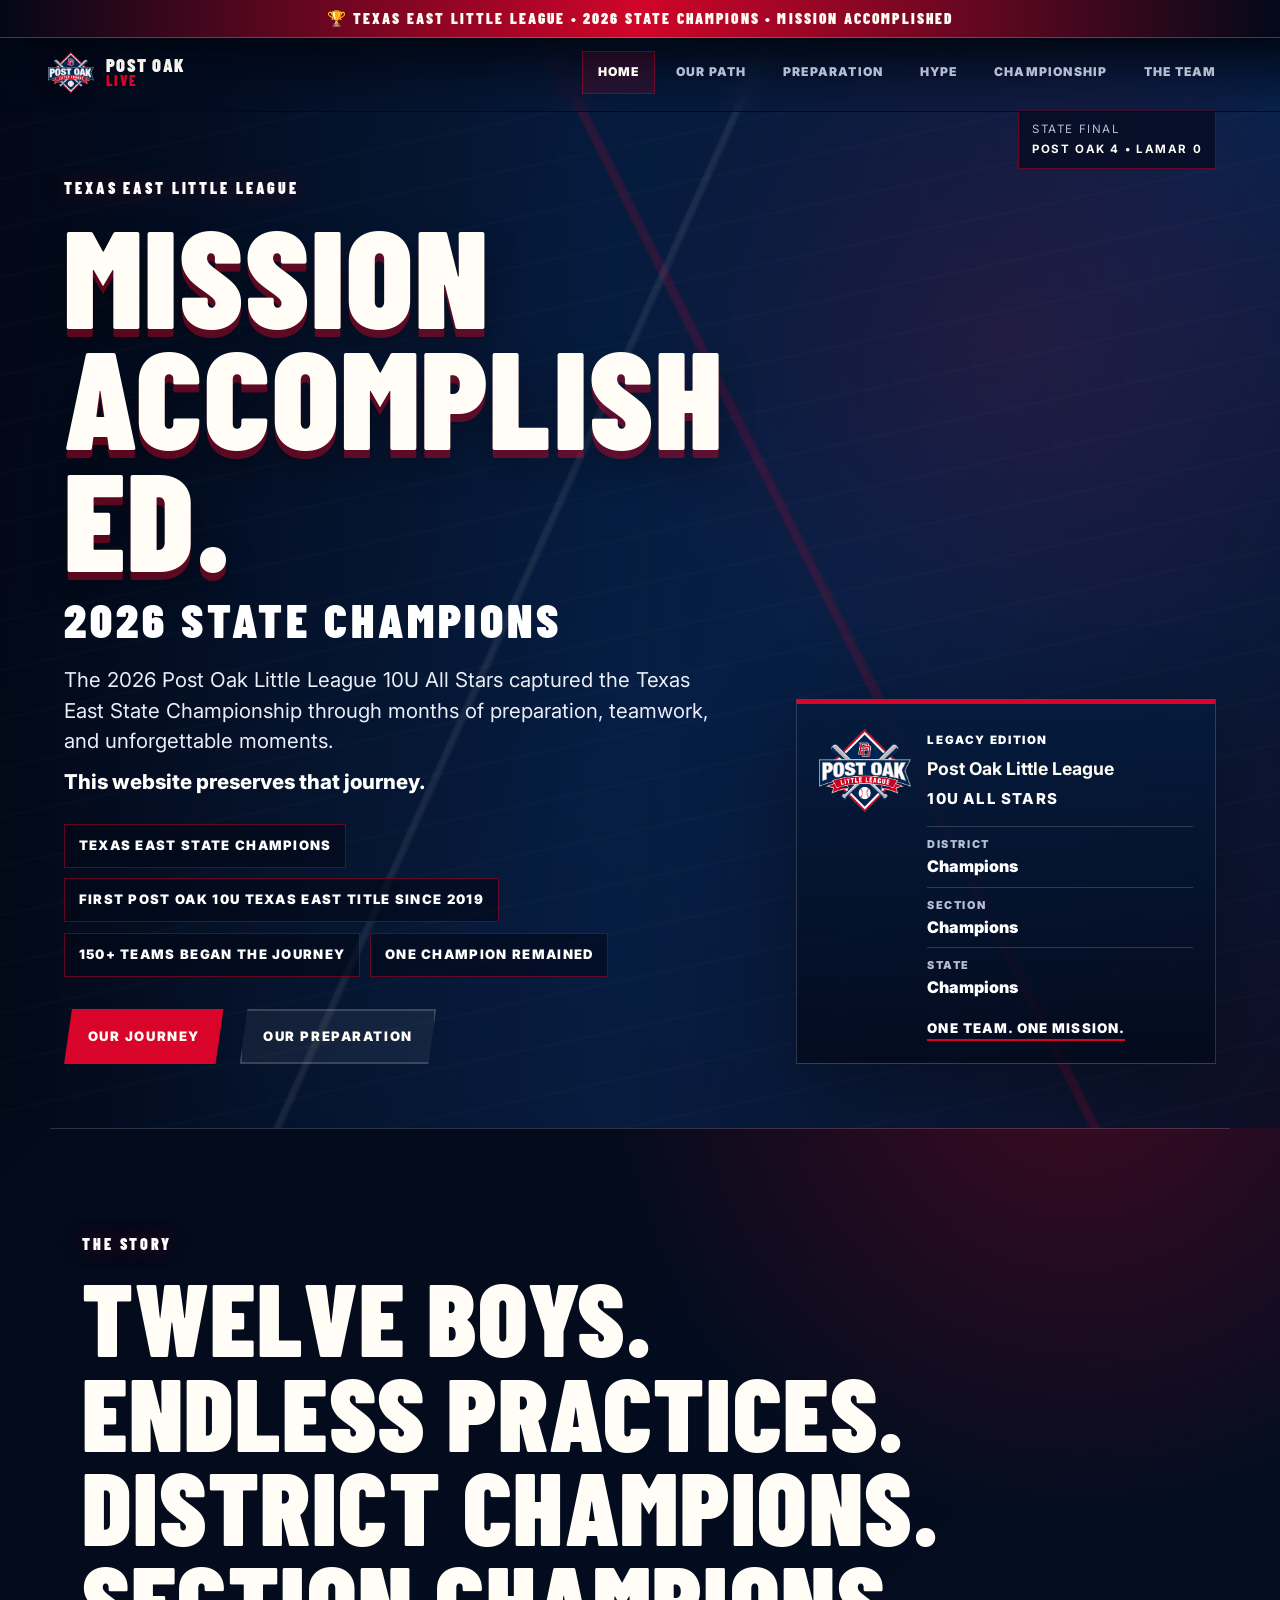
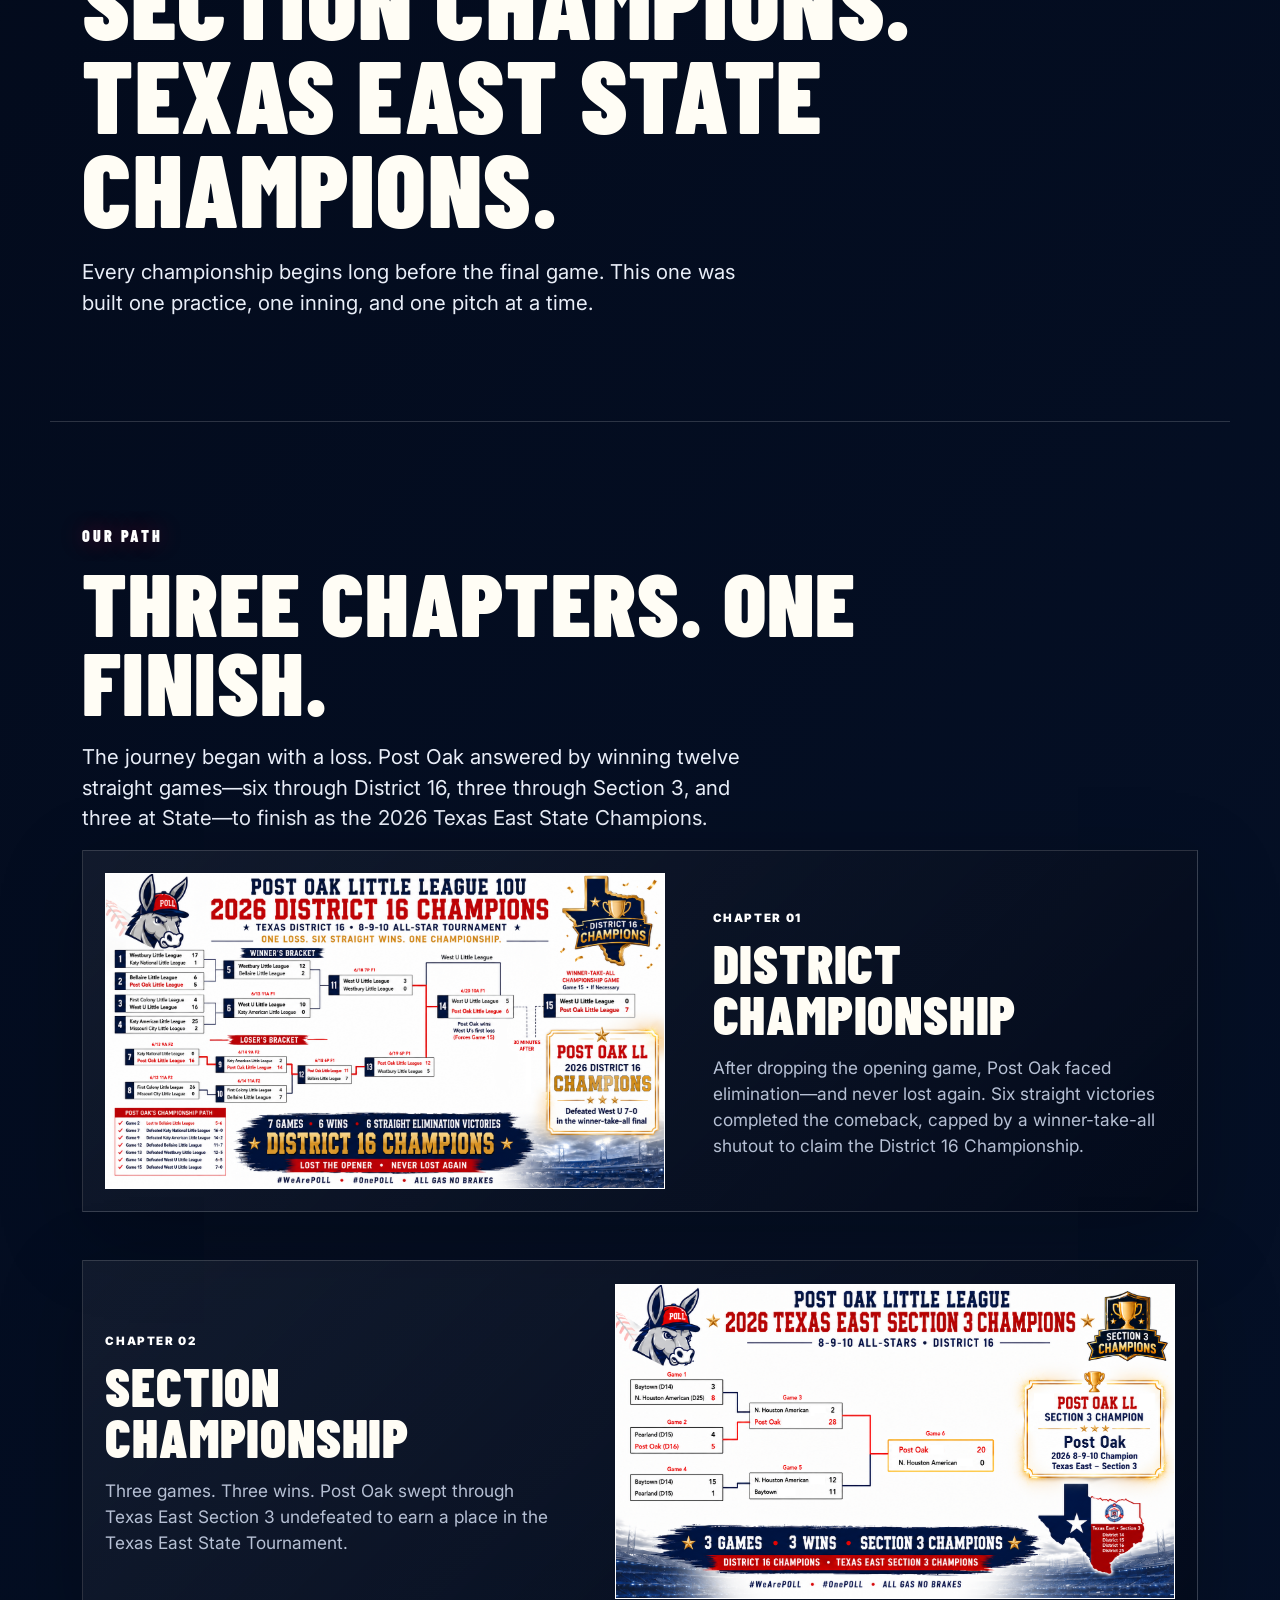
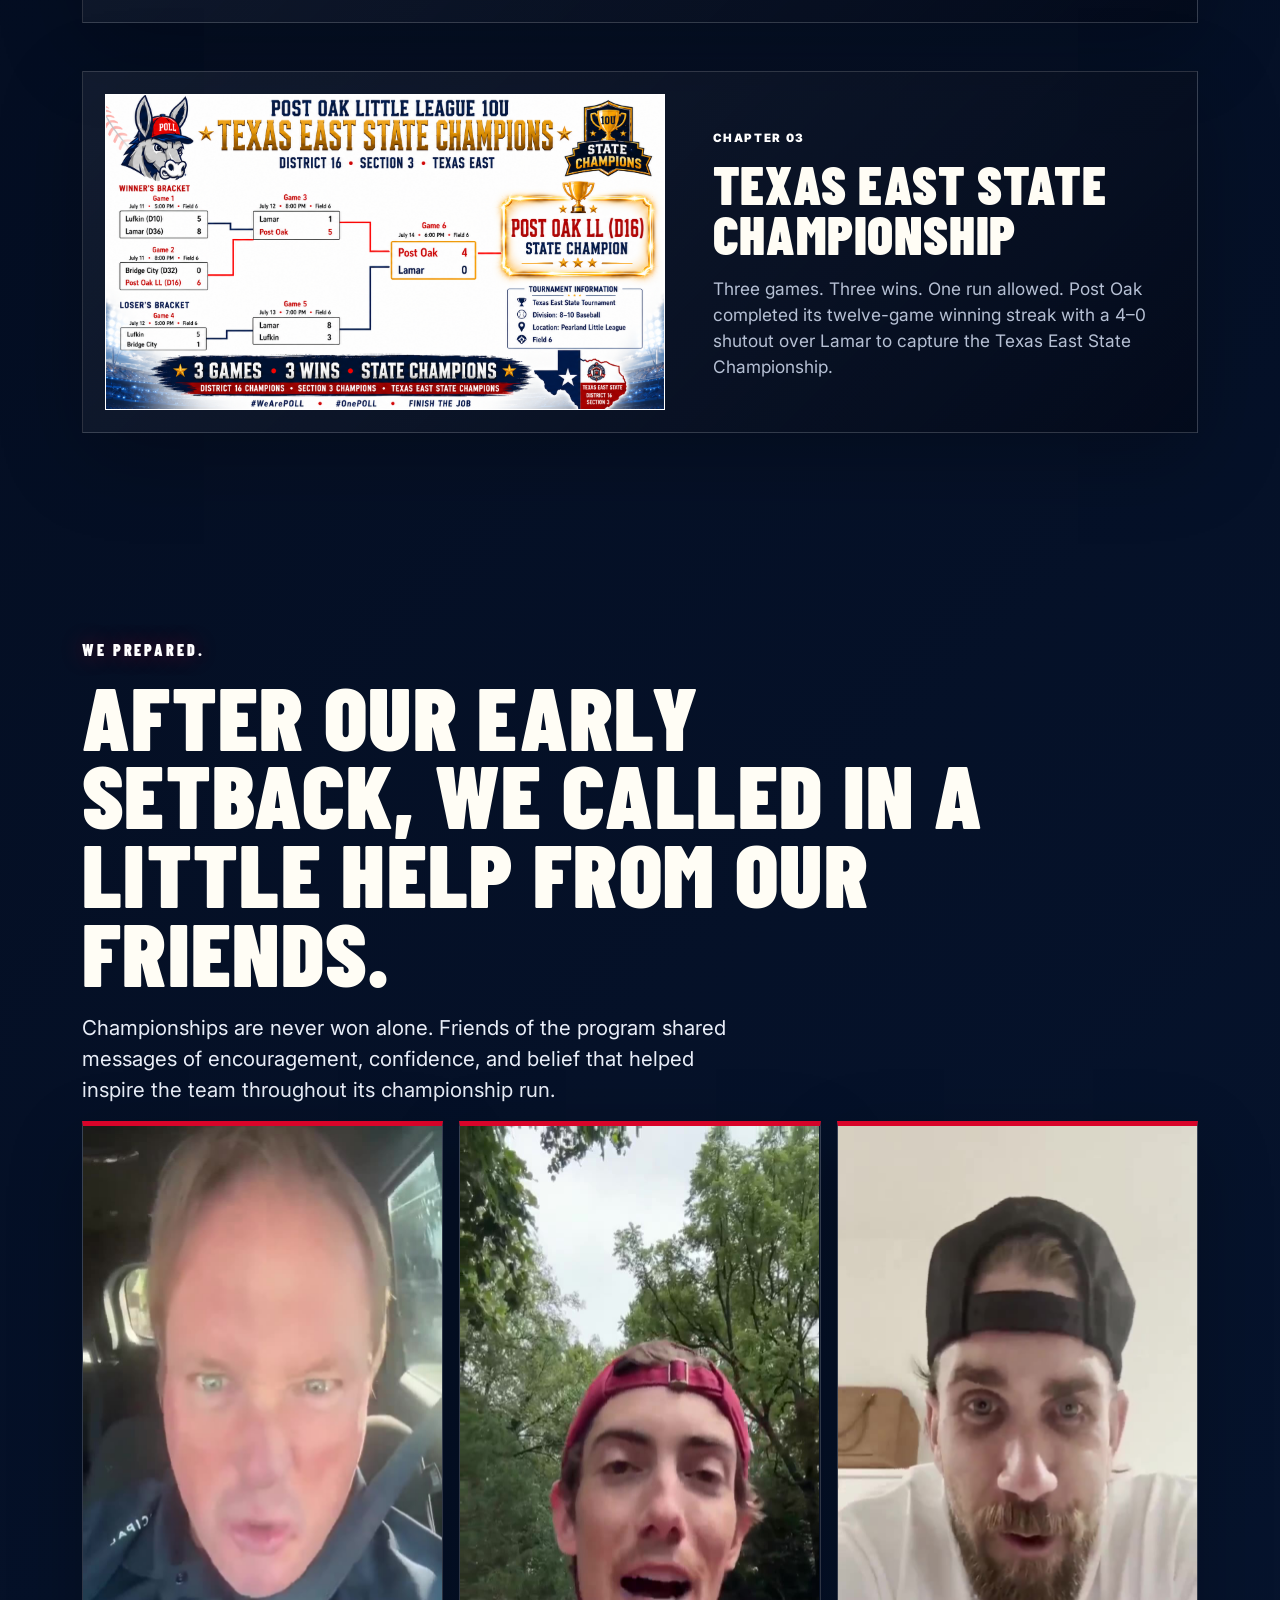
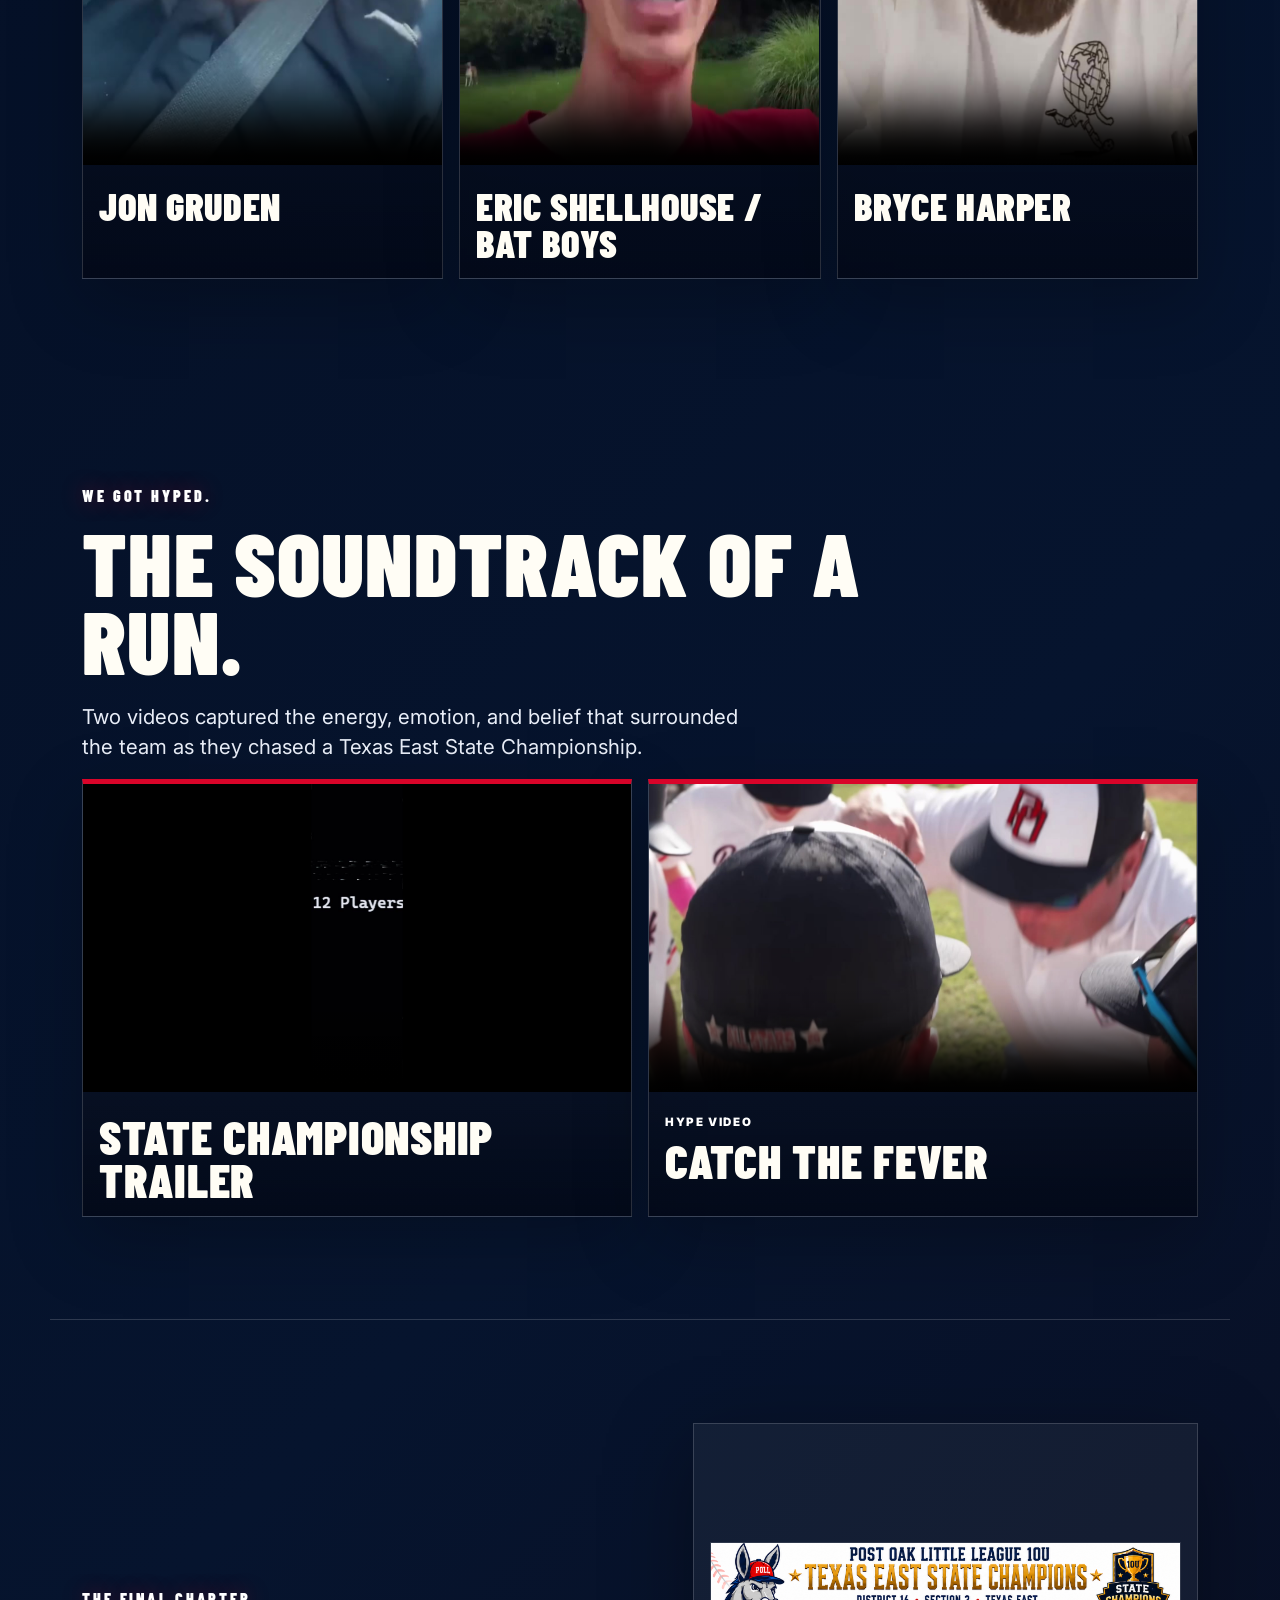
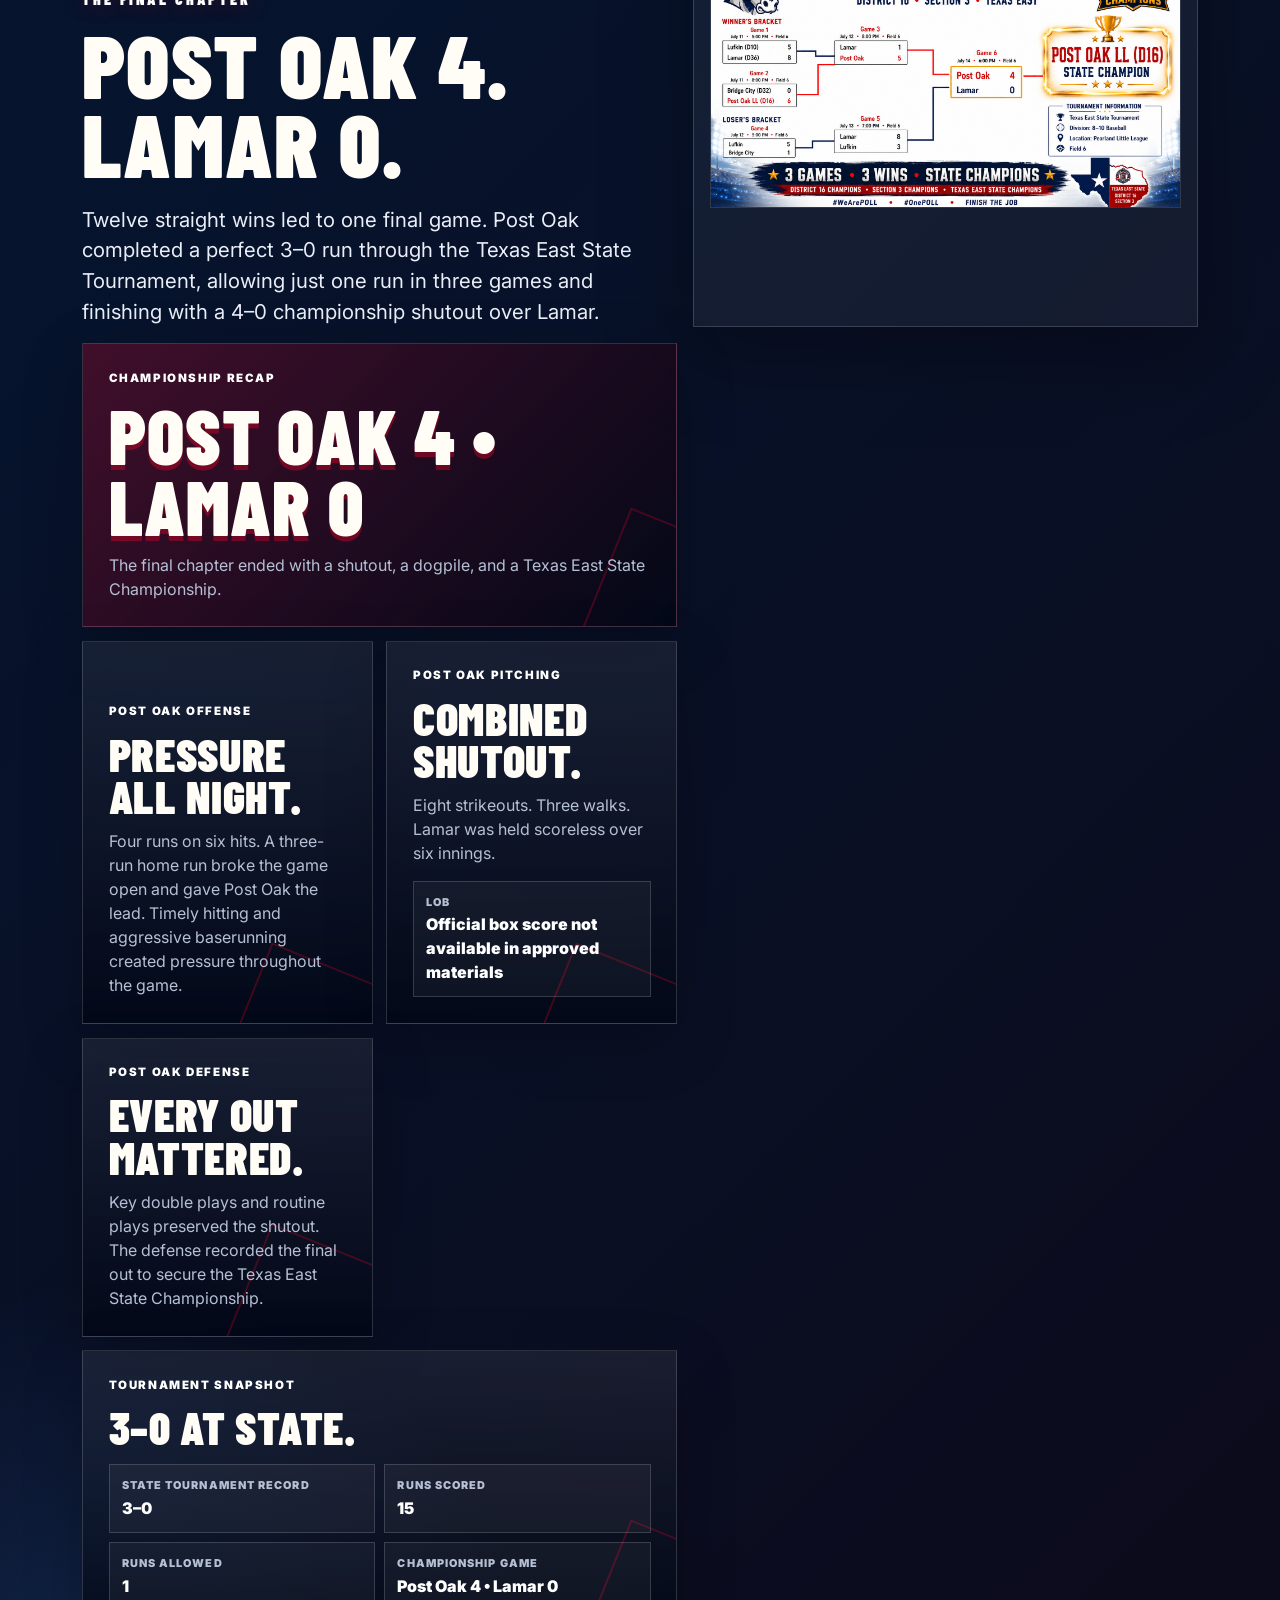
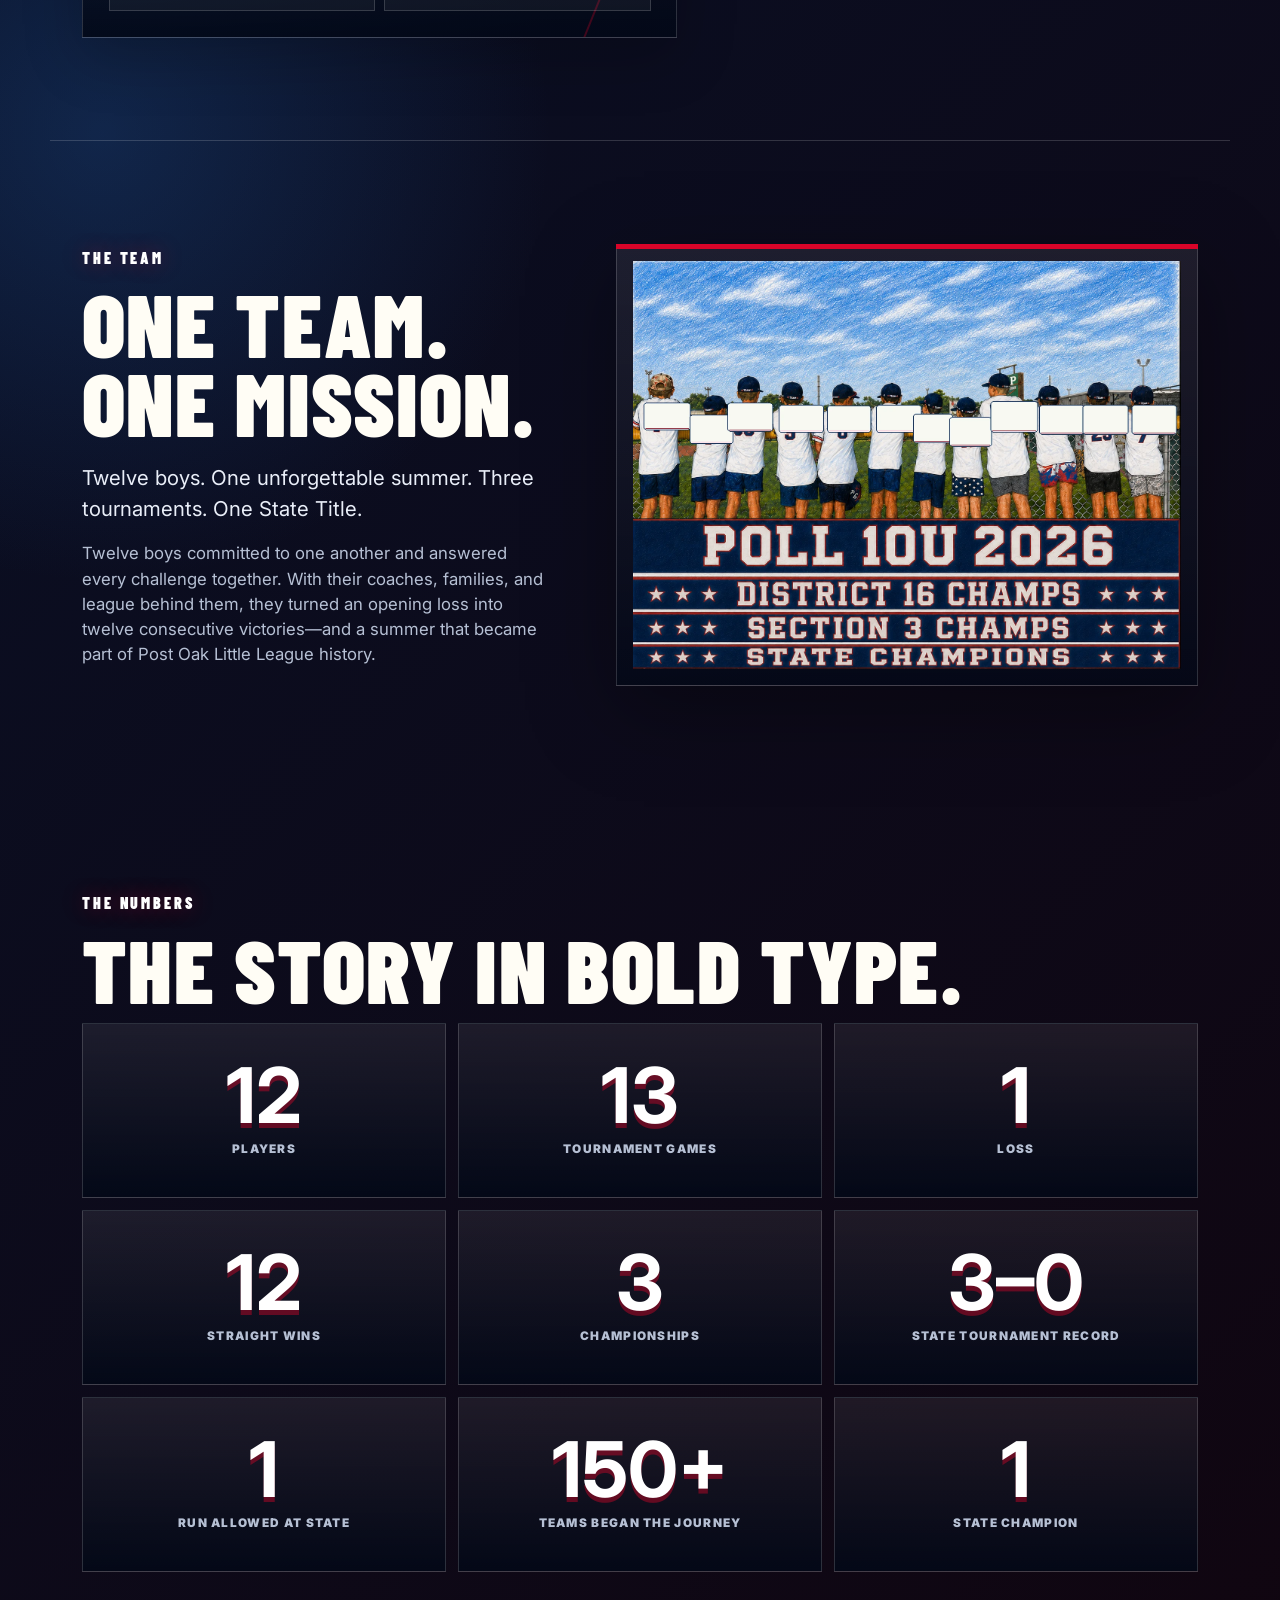
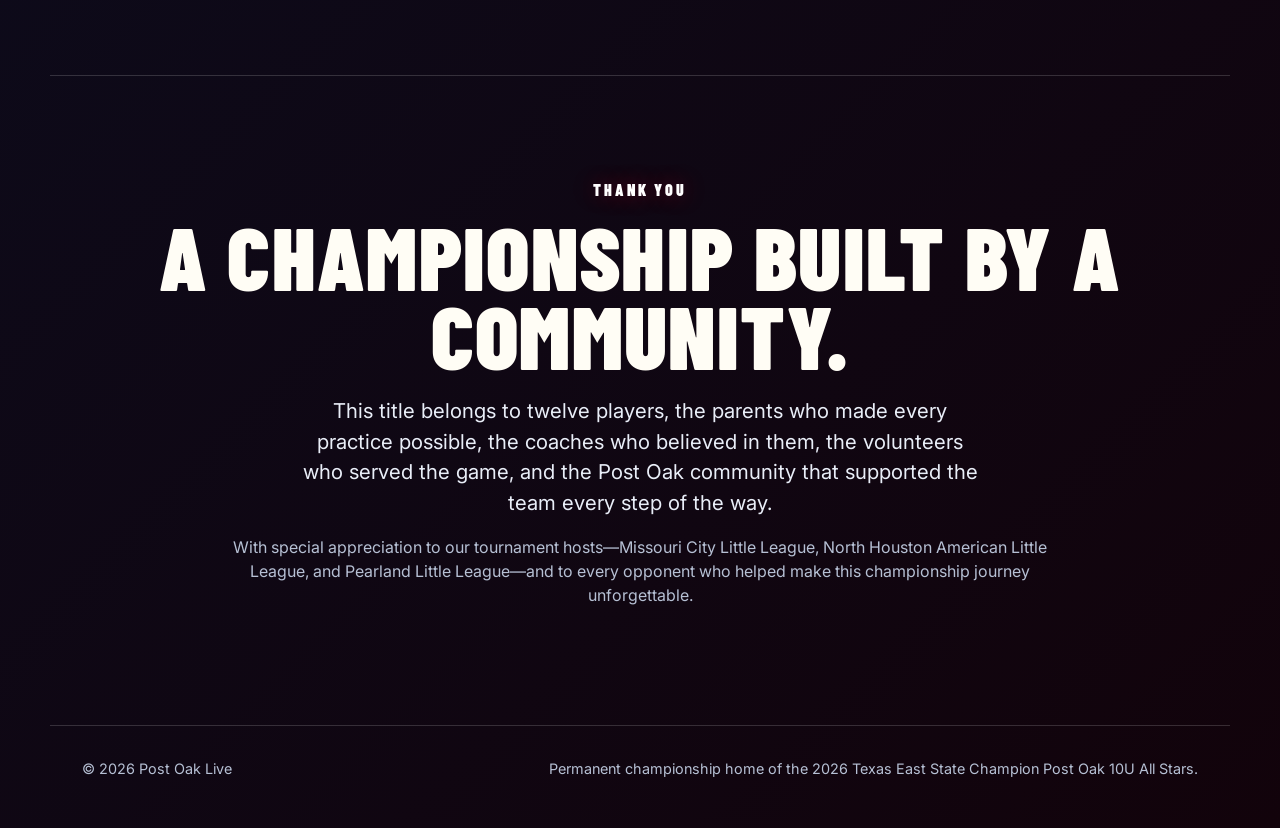
==== commit 3f9e7f42: "fix: remove stale hype label" ====
--- a/index.html
+++ b/index.html
@@ -167,7 +167,7 @@
           <div><h3>State Championship Trailer</h3></div>
         </article>
         <article class="video-card feature-video-card">
-          <video controls preload="metadata" playsinline poster="assets/video/hype-poster.jpg" aria-label="Original hype video for the Post Oak 10U All Stars">
+          <video controls preload="metadata" playsinline poster="assets/video/hype-poster.jpg" aria-label="Hype video for the Post Oak 10U All Stars">
             <source src="assets/video/post-oak-10s-hype.mp4?v=legacy-20260716" type="video/mp4" />
             Your browser does not support HTML5 video. <a href="assets/video/post-oak-10s-hype.mp4">Open the media file</a>.
           </video>
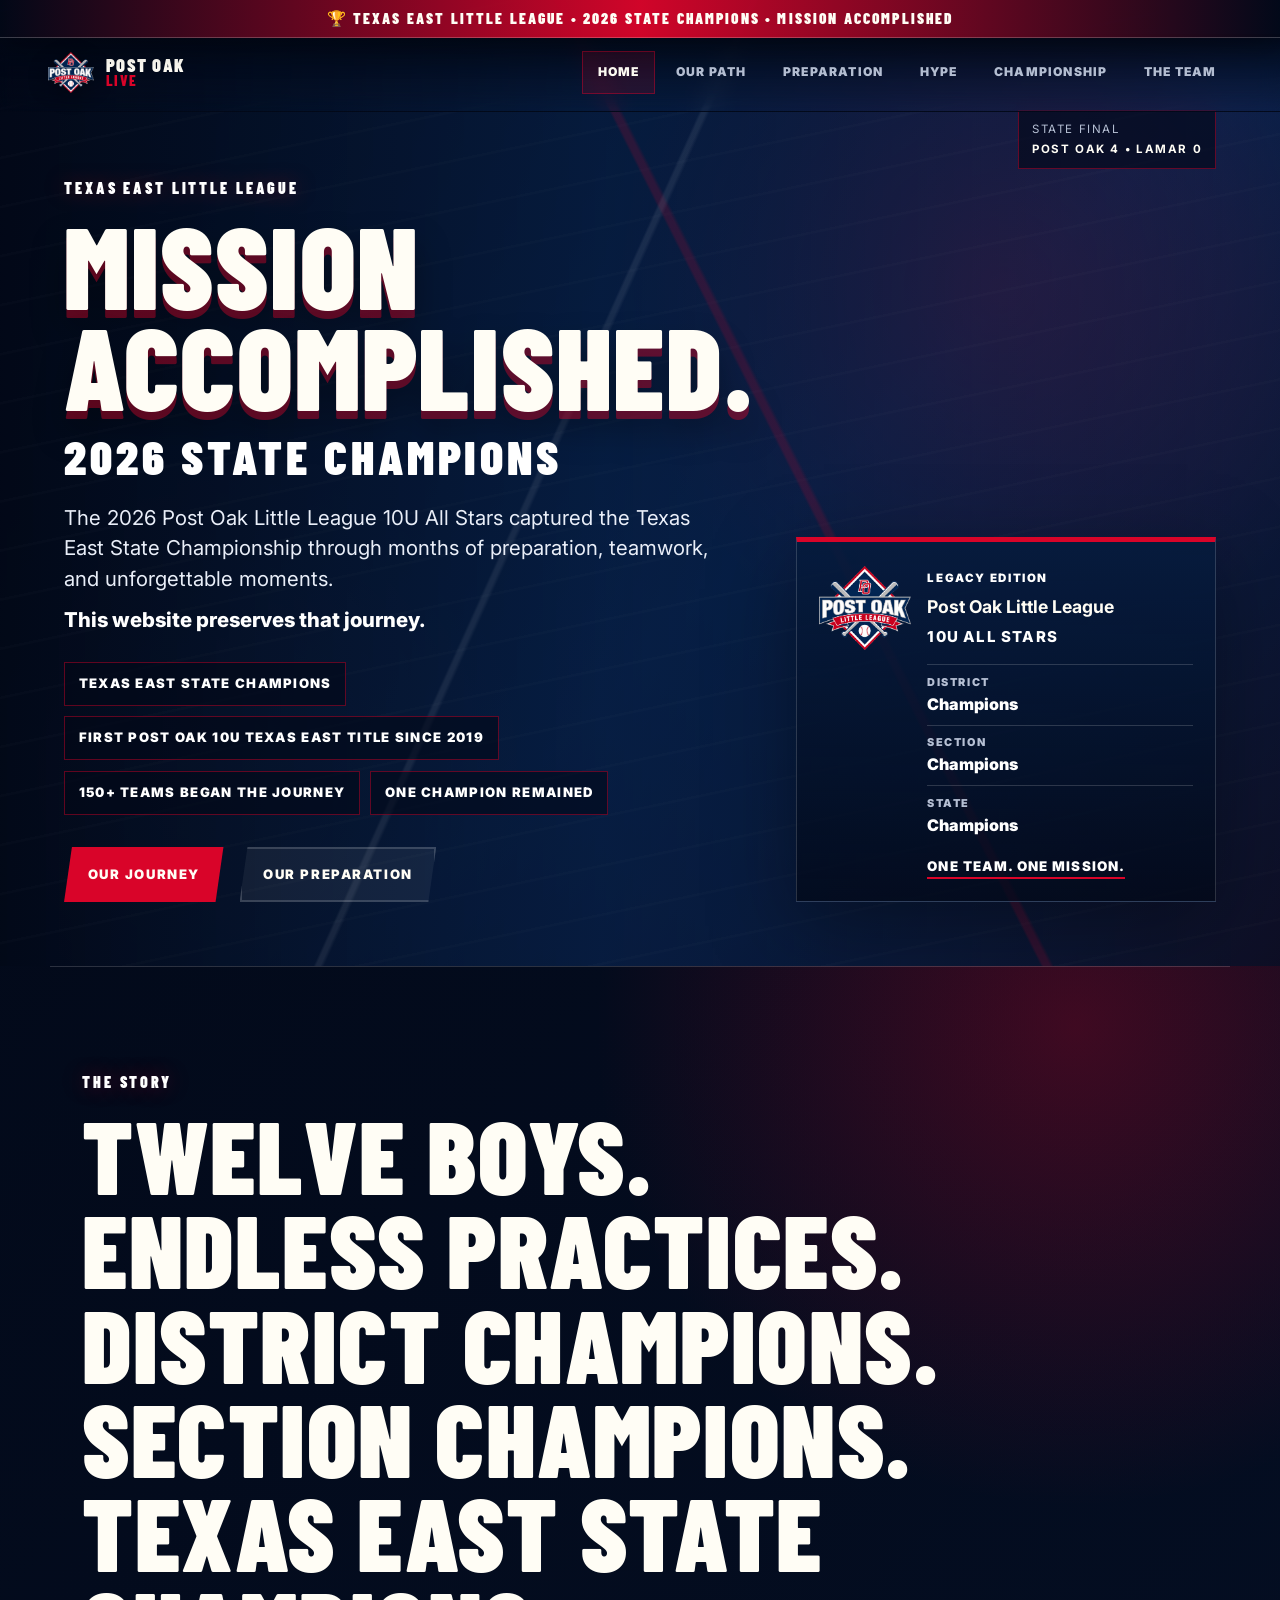
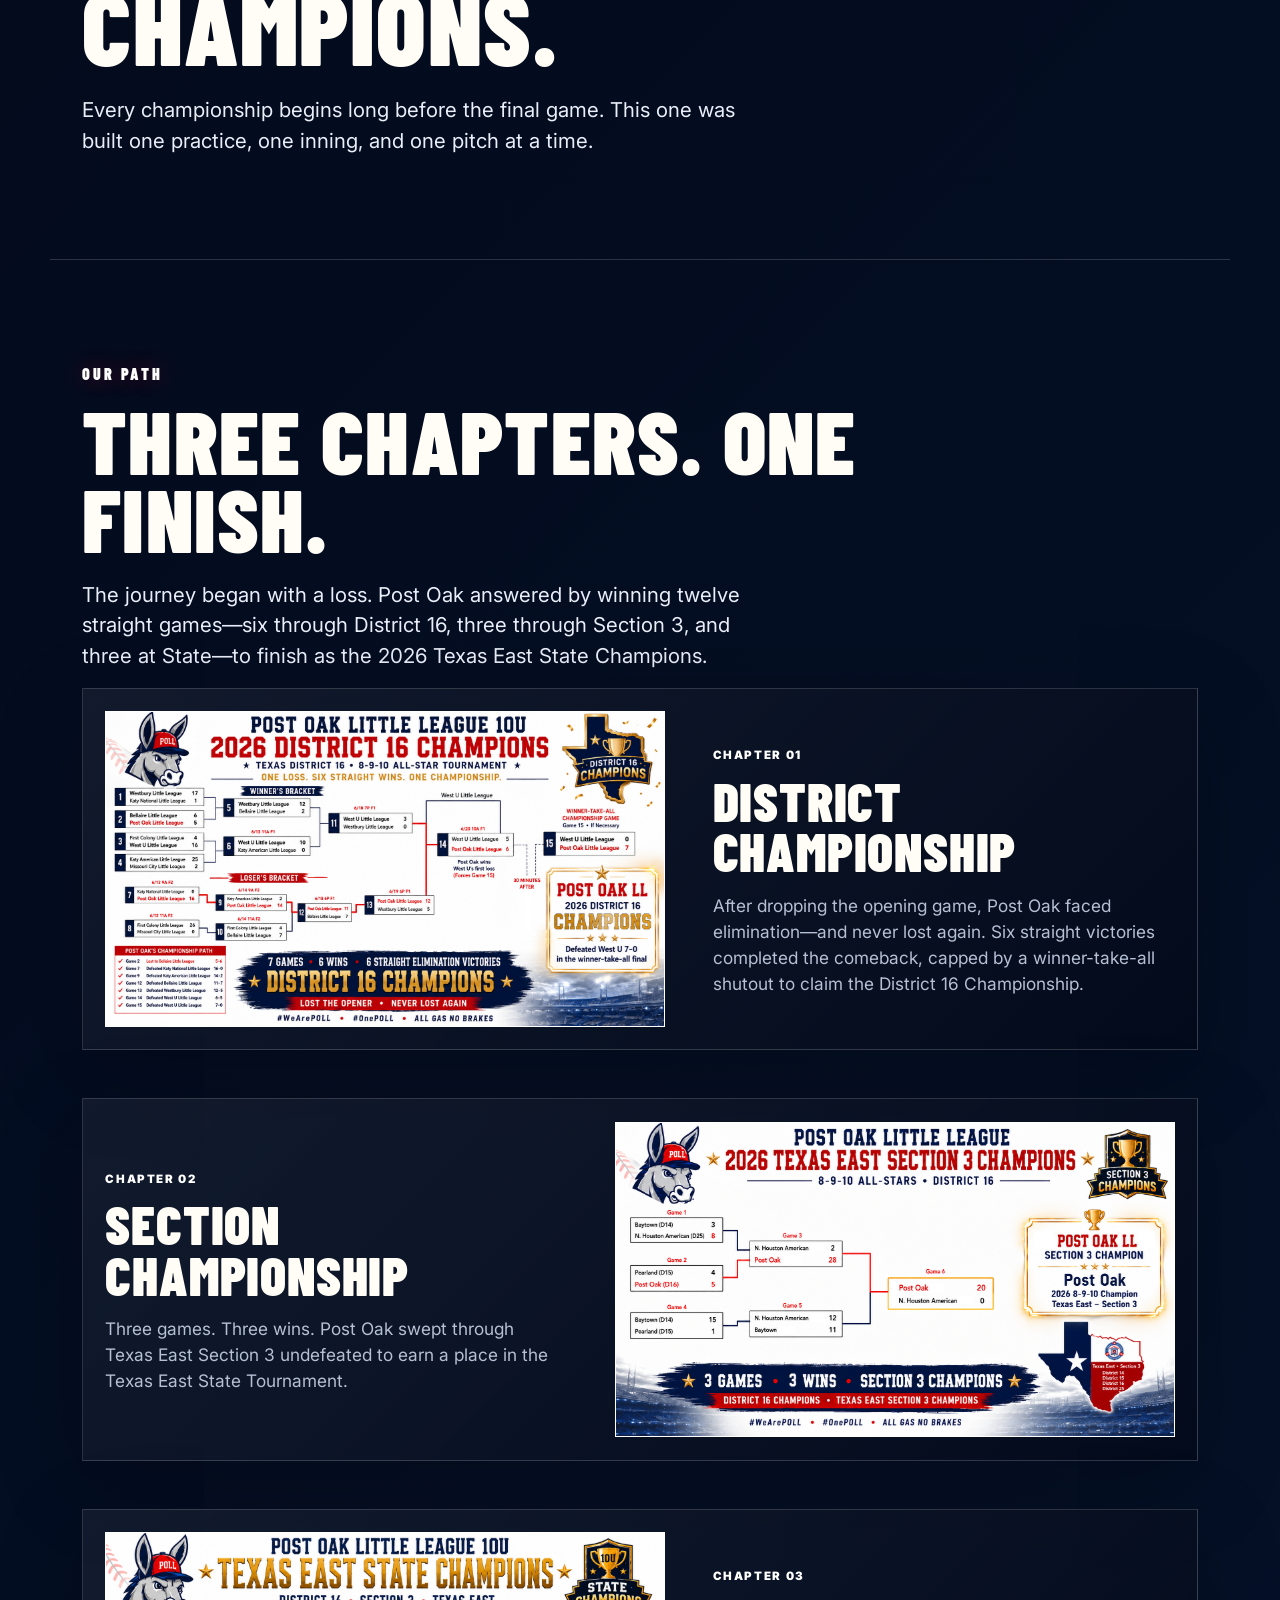
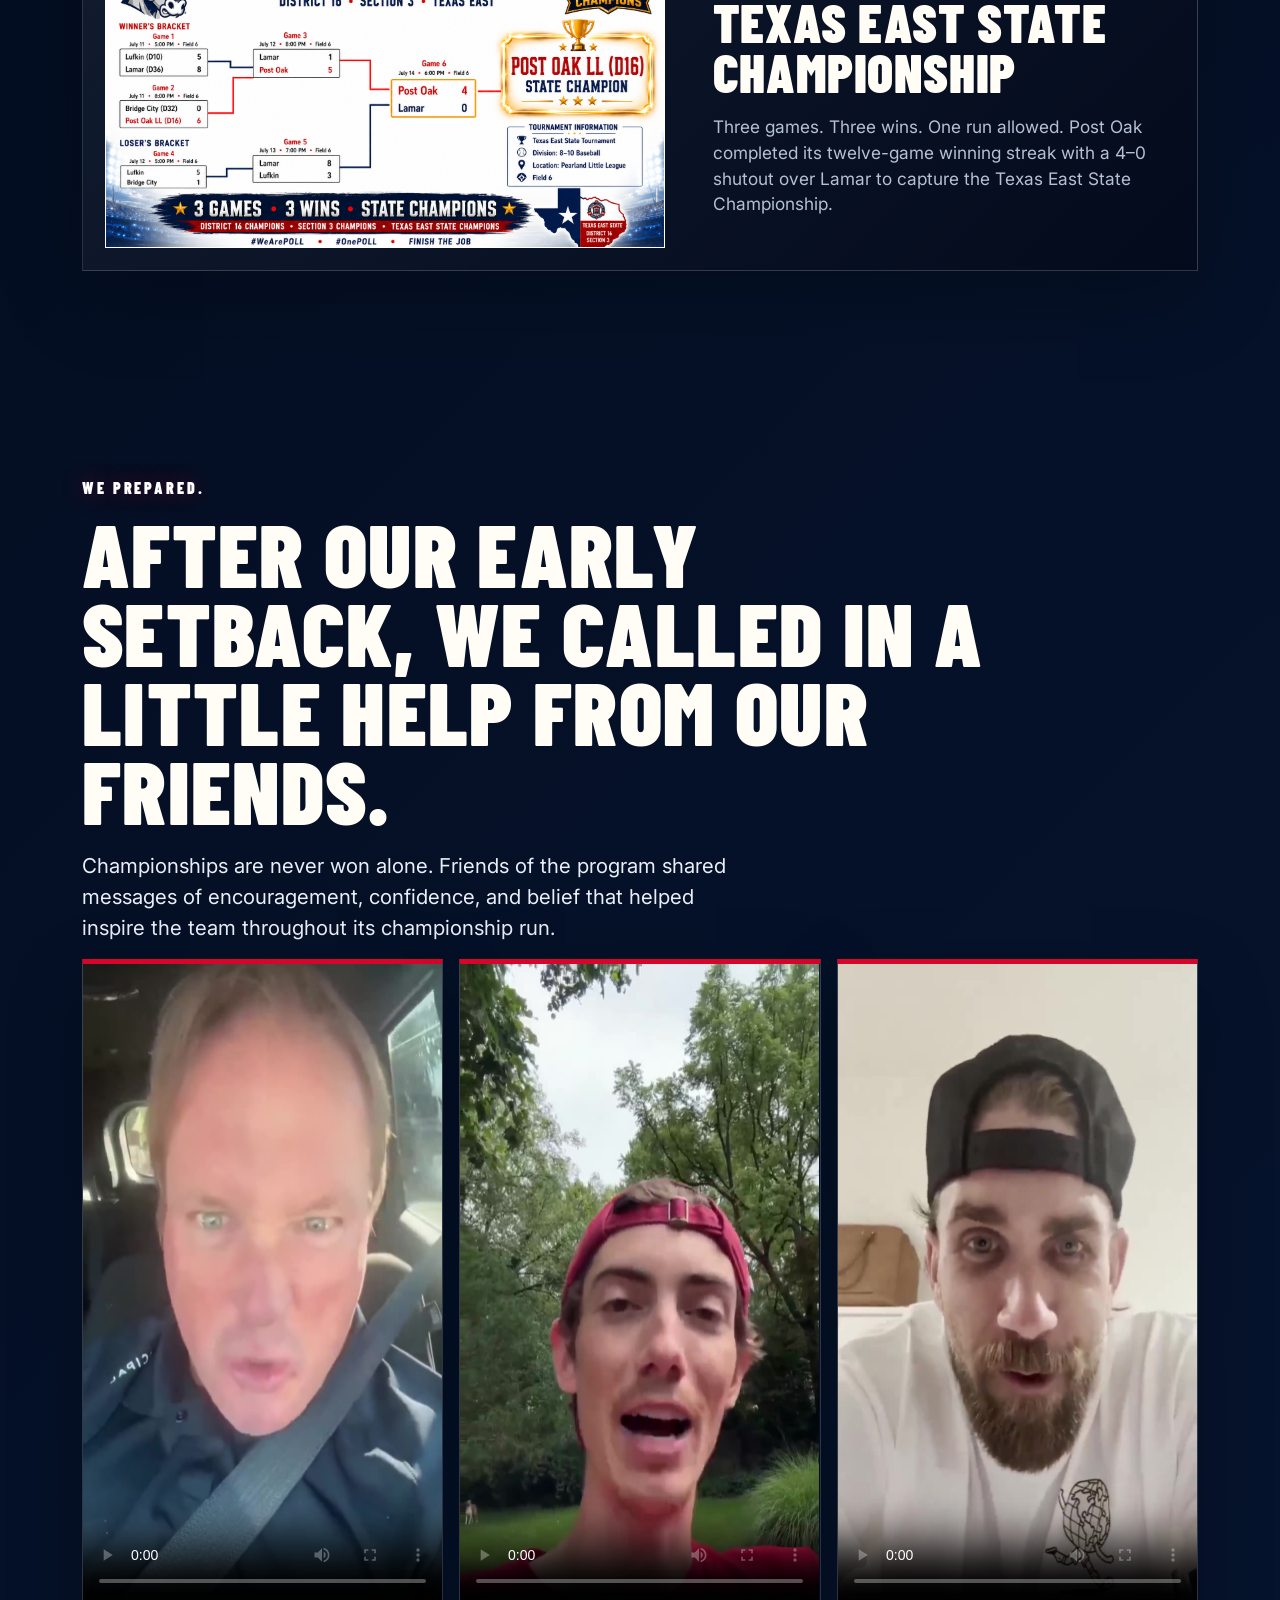
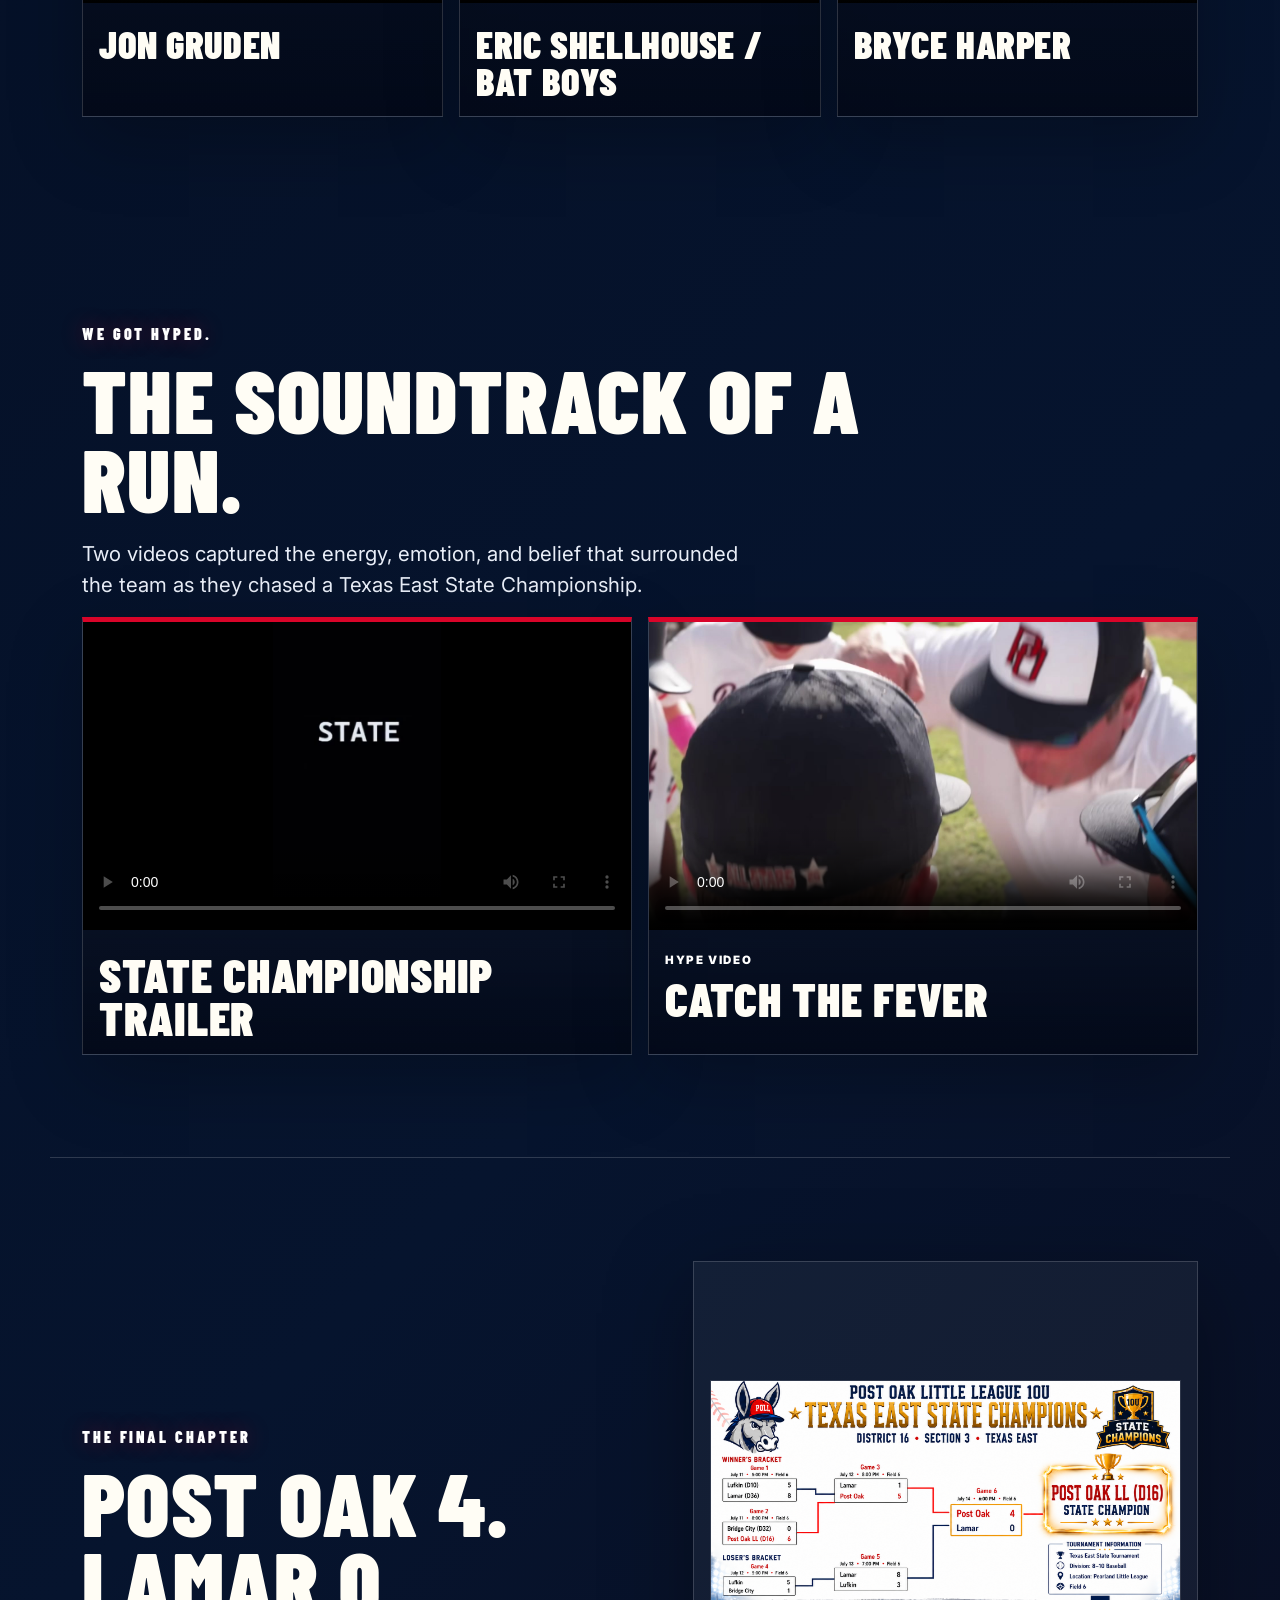
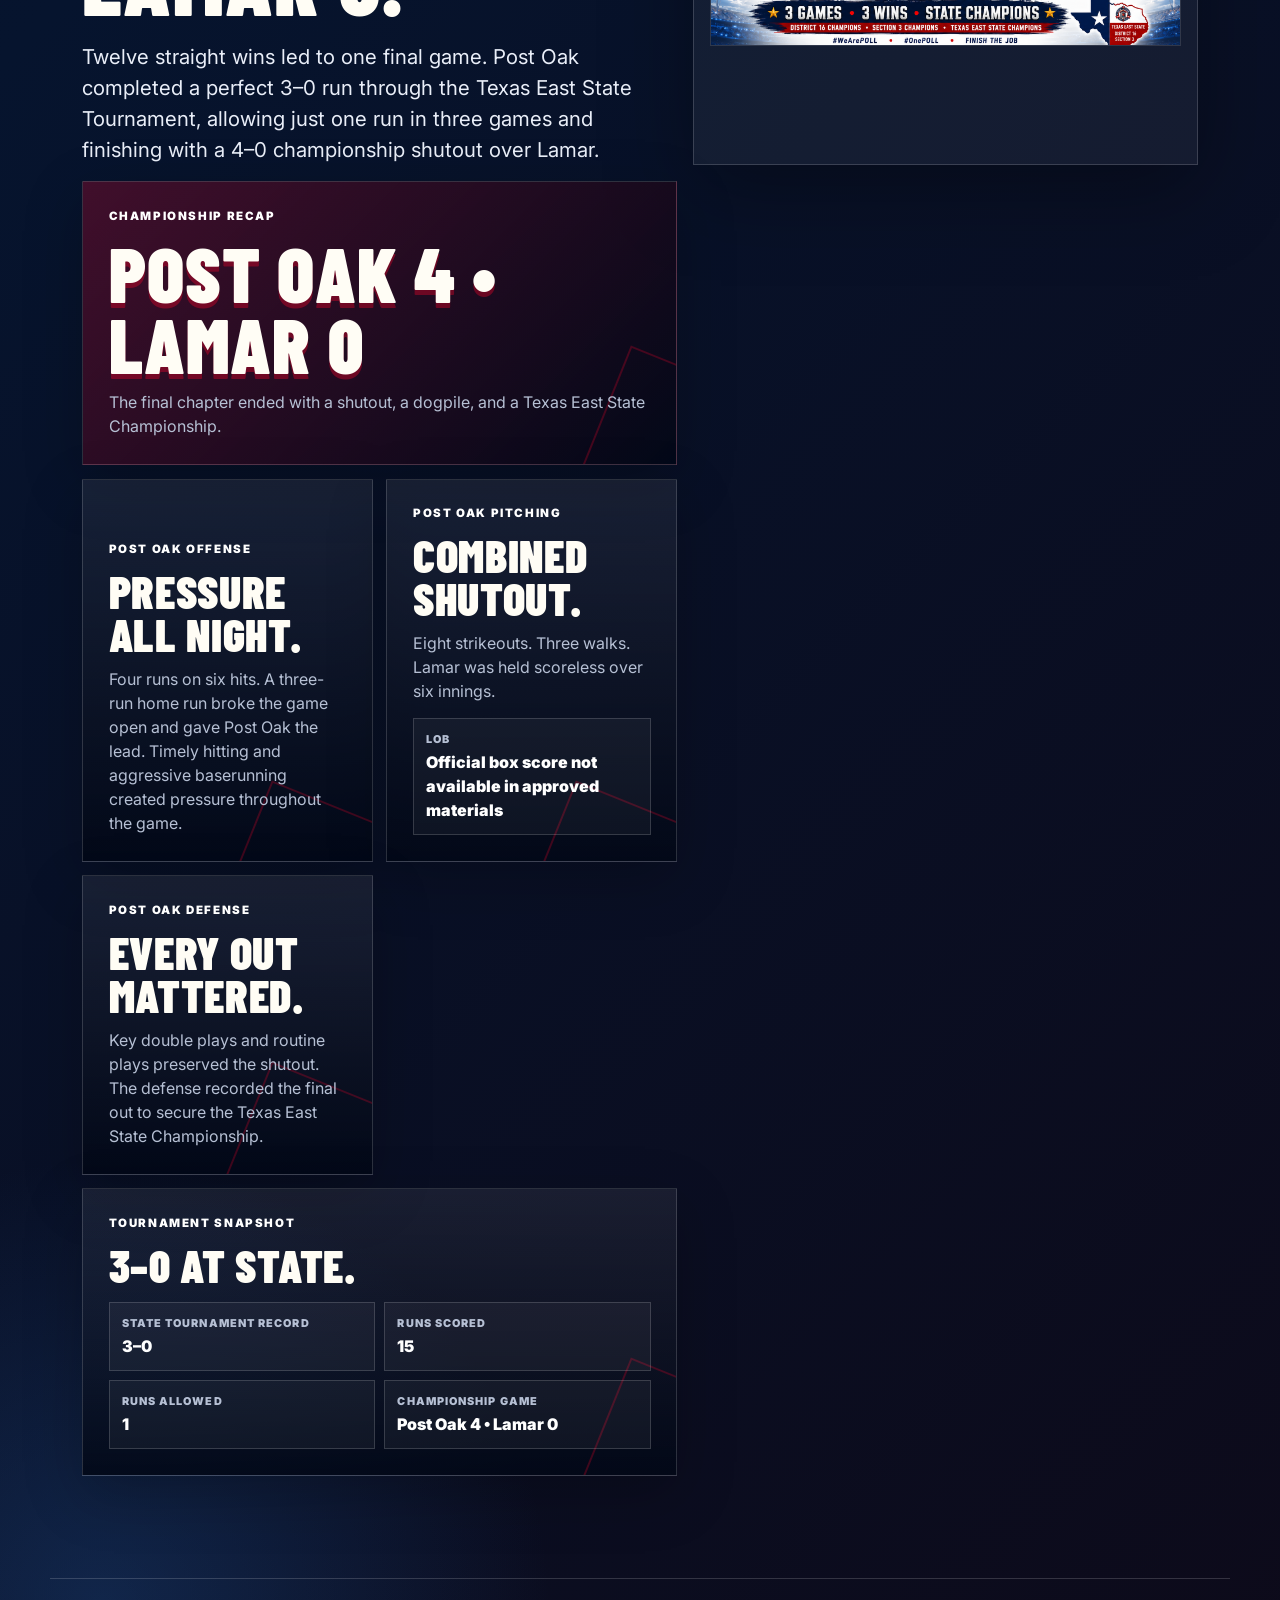
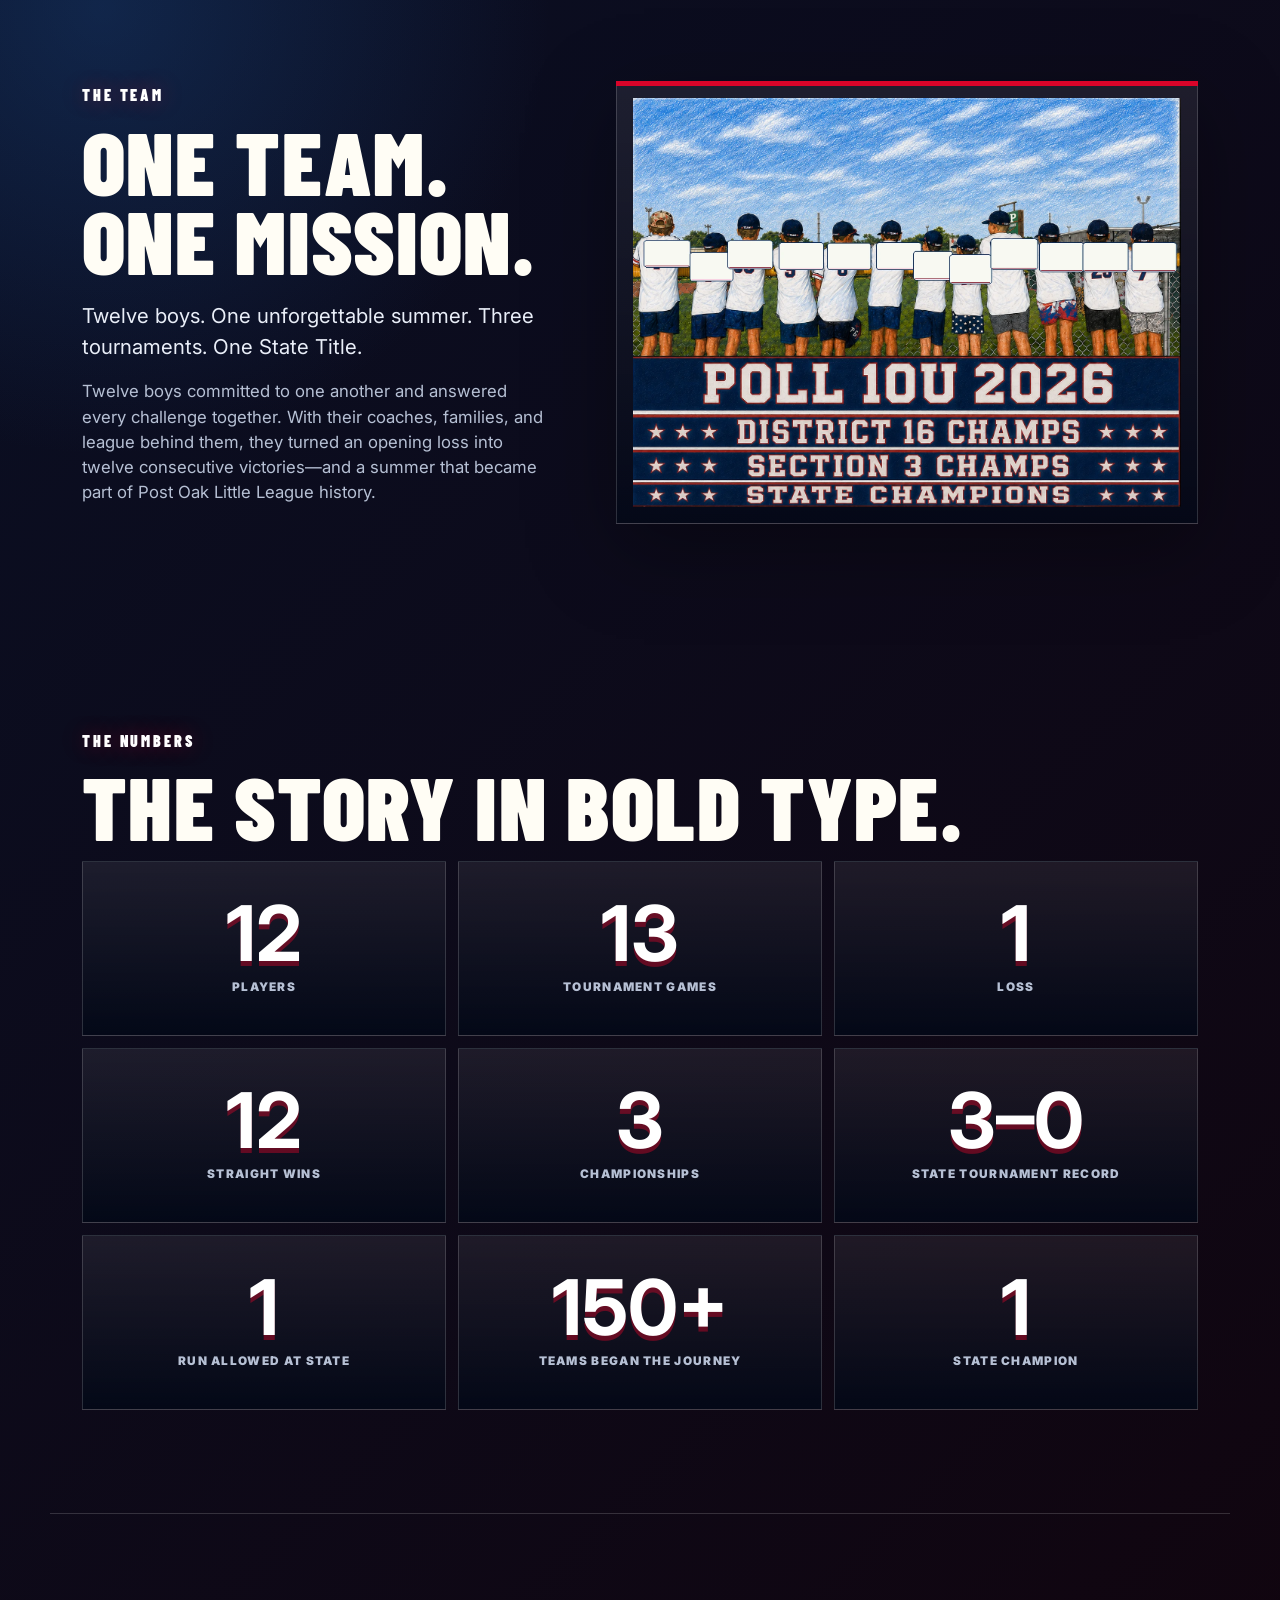
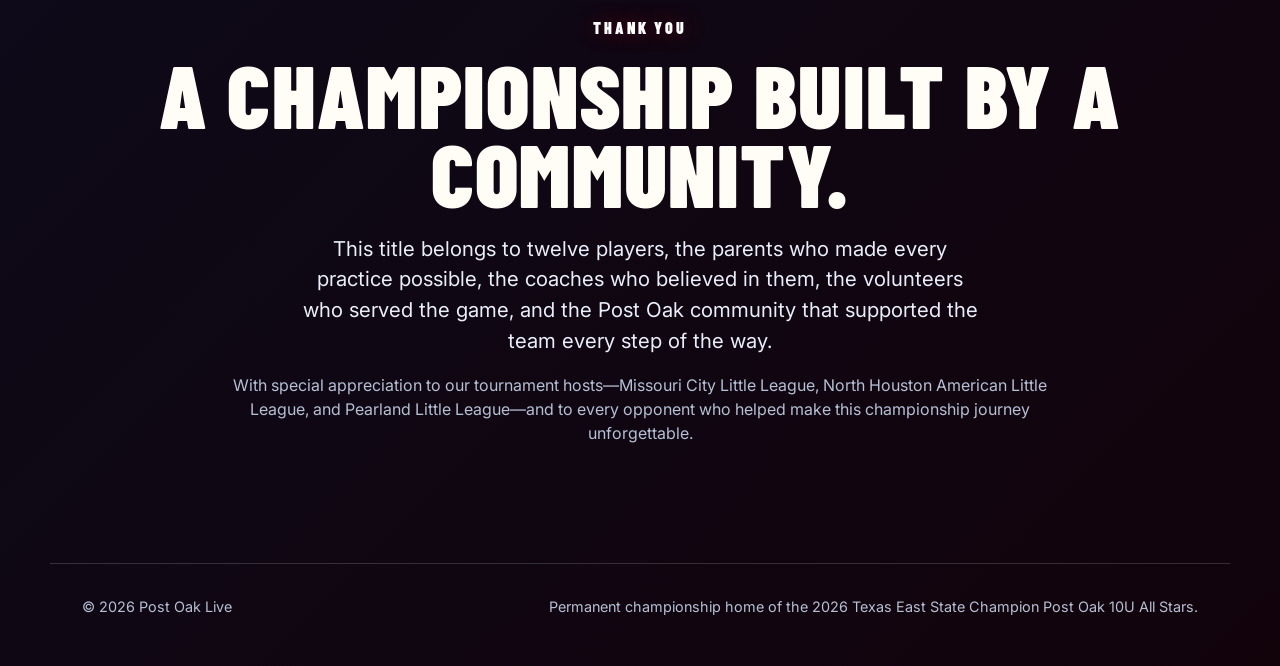
==== commit df5b9172: "fix: replace state trailer with v2" ====
--- a/index.html
+++ b/index.html
@@ -161,7 +161,7 @@
       <div class="hype-grid">
         <article class="video-card feature-video-card">
           <video controls preload="metadata" playsinline poster="assets/video/posters/championship-trailer.jpg" aria-label="State Championship trailer for the Post Oak 10U All Stars">
-            <source src="assets/video/championship-trailer.mp4?v=legacy-20260716" type="video/mp4" />
+            <source src="assets/video/championship-trailer.mp4?v=state-trailer-v2" type="video/mp4" />
             Your browser does not support HTML5 video. <a href="assets/video/championship-trailer.mp4">Open the media file</a>.
           </video>
           <div><h3>State Championship Trailer</h3></div>
--- a/styles.css
+++ b/styles.css
@@ -434,3 +434,13 @@
   .number-grid { grid-template-columns: 1fr; }
   .championship-story-card { min-height: 185px; }
 }
+
+/* V2 typography guardrails: wrap at words, never through championship words */
+.legacy-site h1,
+.legacy-site h2,
+.legacy-site h3 { overflow-wrap: normal; word-break: normal; hyphens: manual; }
+.legacy-hero h1 { font-size: clamp(3.7rem, 9vw, 8.2rem); max-width: 820px; }
+.legacy-hero h1 span { white-space: nowrap; }
+@media (max-width: 520px) {
+  .legacy-hero h1 { font-size: clamp(3.05rem, 13.5vw, 4.5rem); }
+}
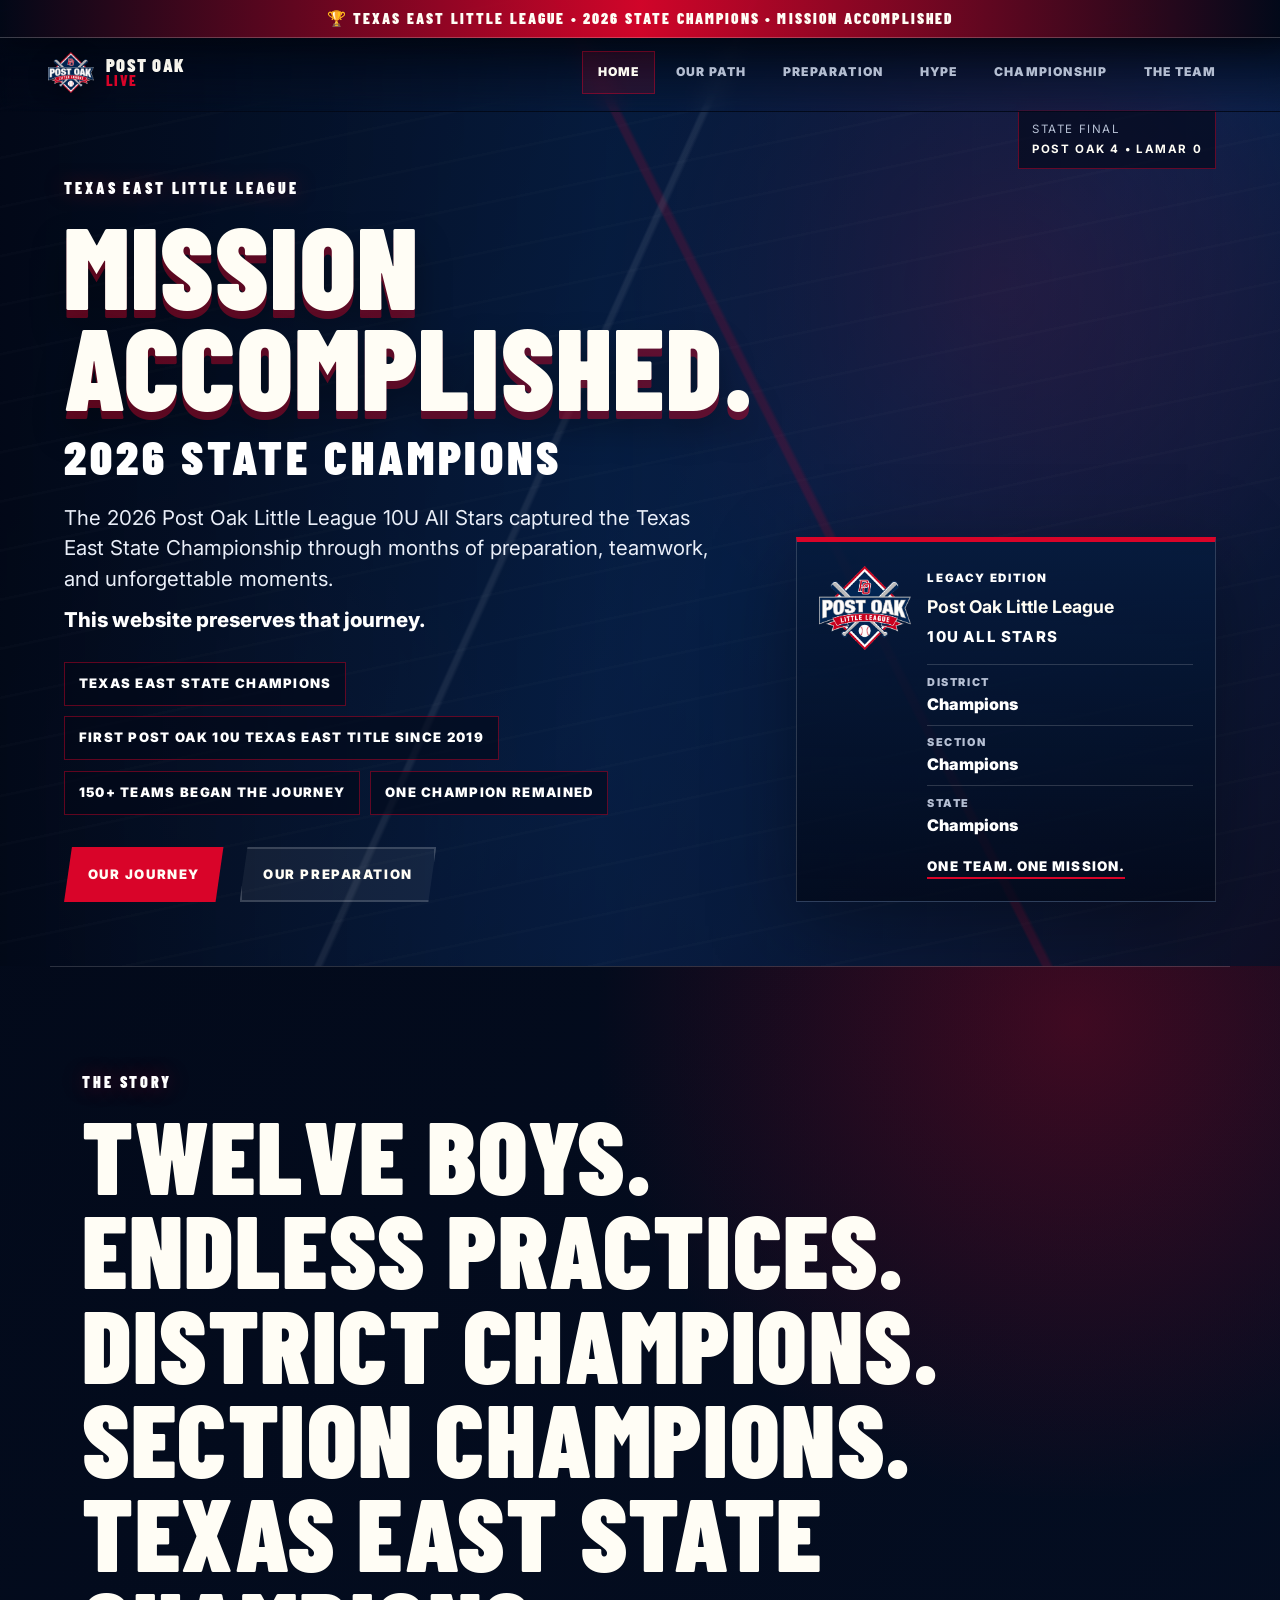
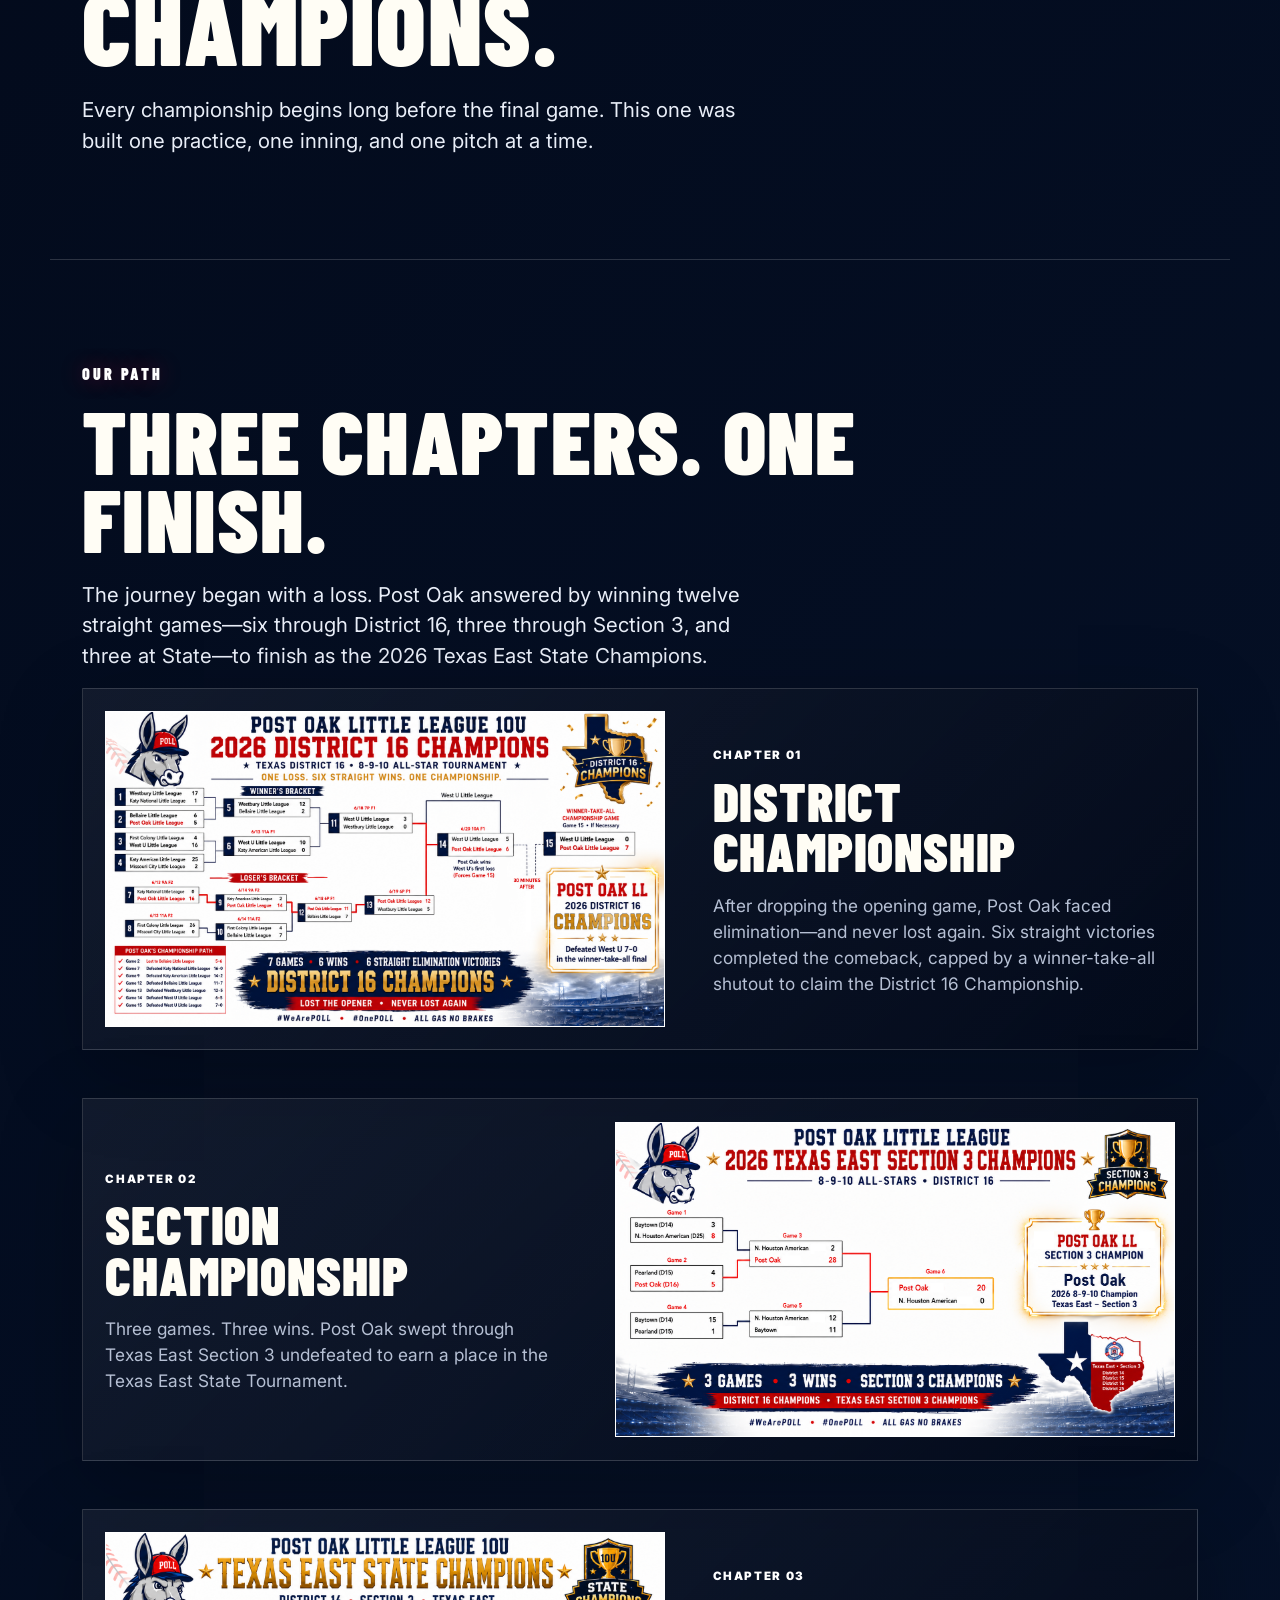
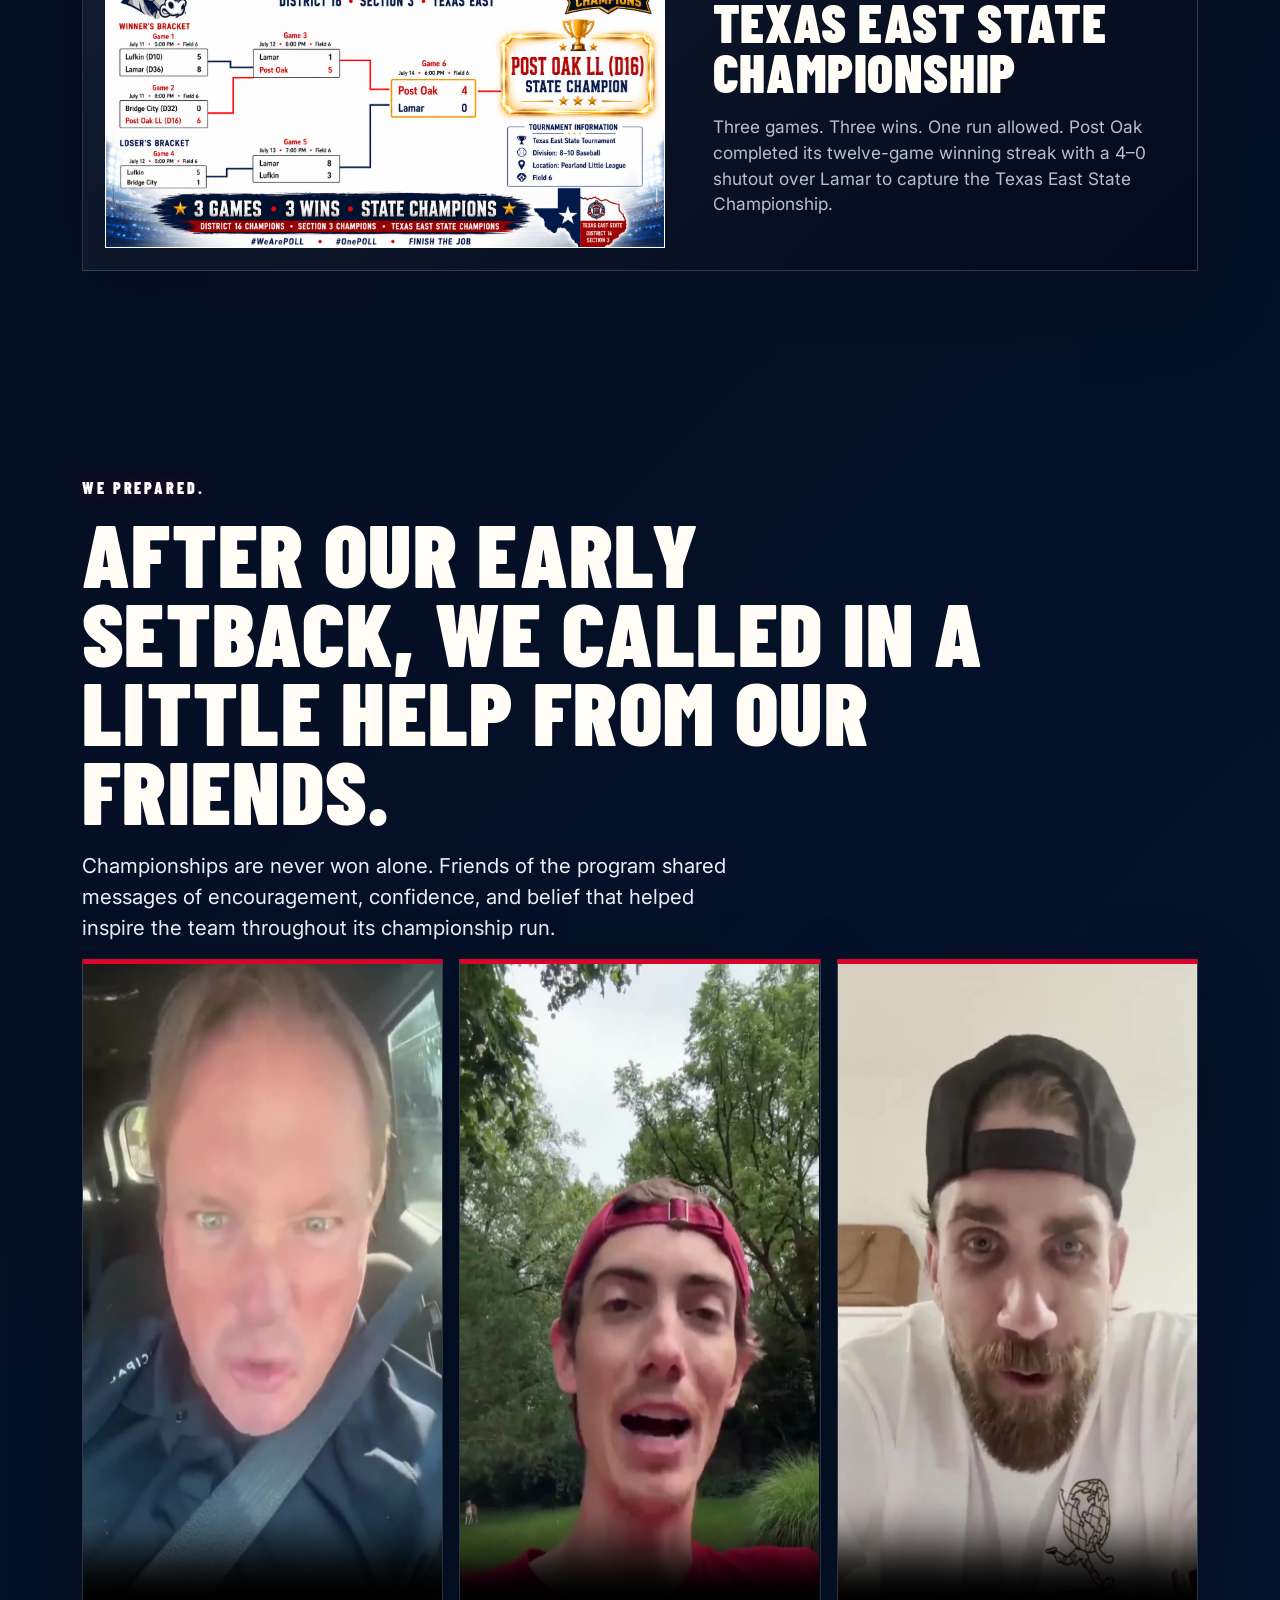
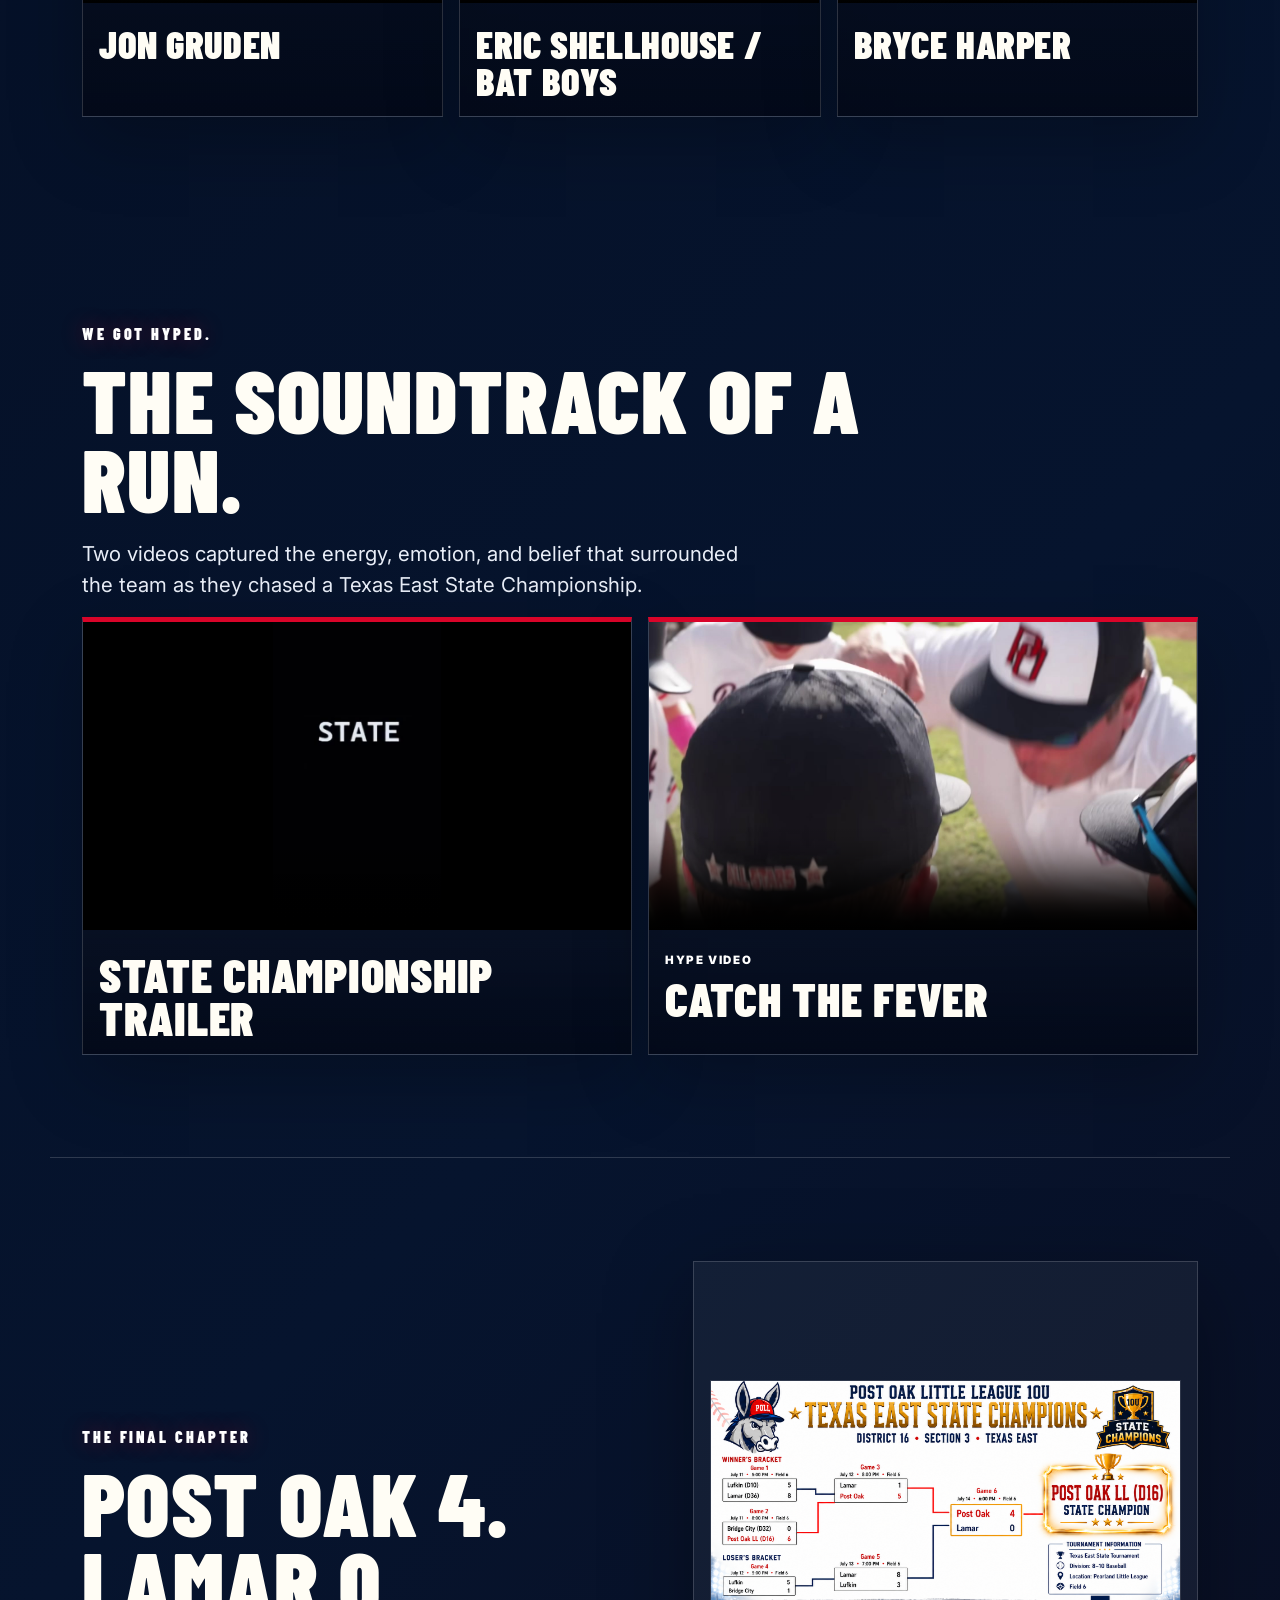
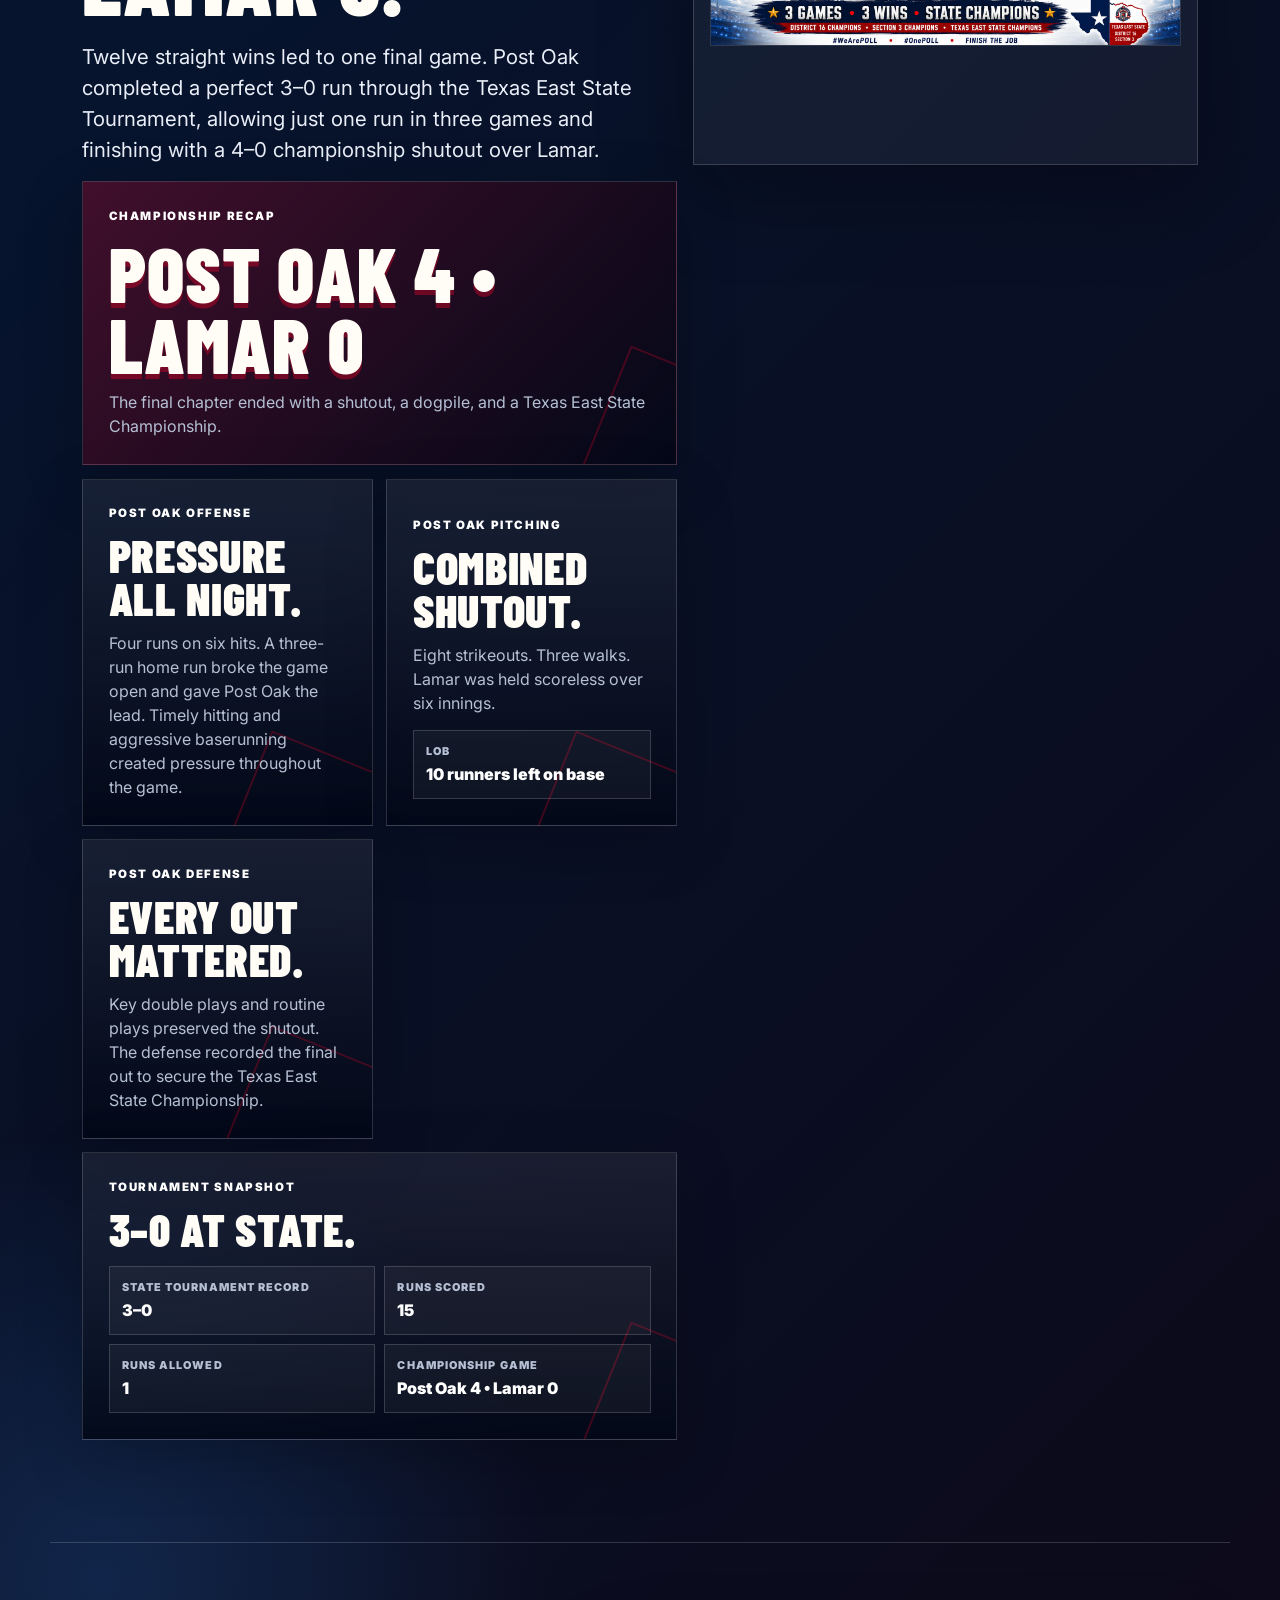
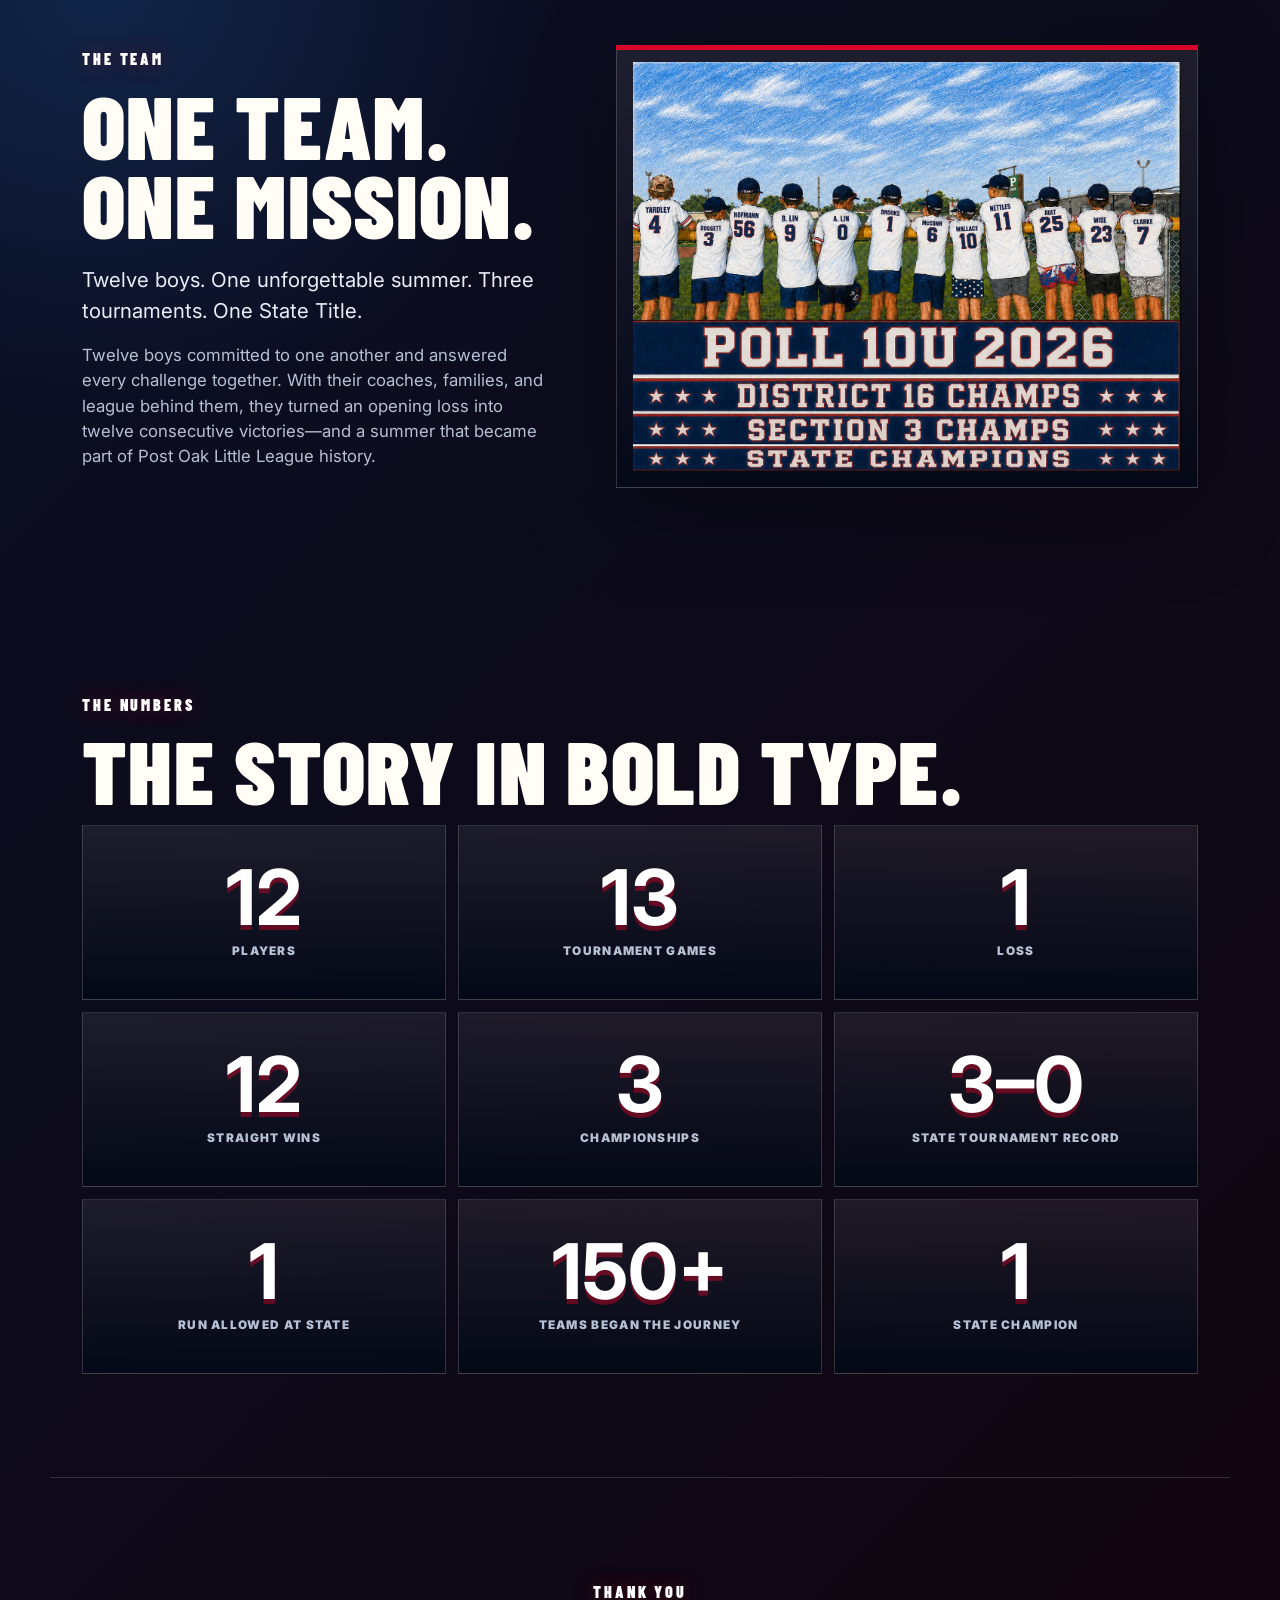
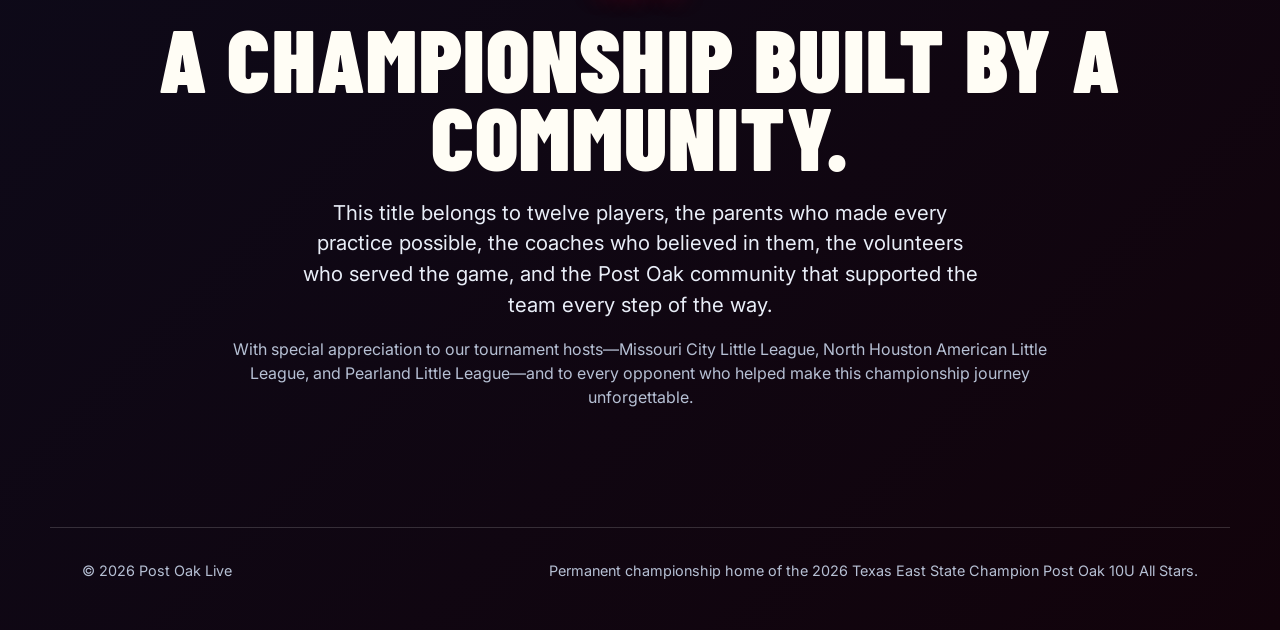
==== commit e0c52fe5: "fix: final LOB and artwork updates" ====
--- a/index.html
+++ b/index.html
@@ -8,7 +8,8 @@
   <meta property="og:title" content="2026 Texas East State Champions | Post Oak Live" />
   <meta property="og:description" content="Mission accomplished. The championship journey of the 2026 Post Oak Little League 10U All Stars." />
   <meta property="og:type" content="website" />
-  <meta property="og:image" content="assets/bracket/legacy/state-championship.png" />
+  <meta property="og:image" content="https://postoaklive.com/assets/brand/state-champion-banner.webp" />
+  <meta name="twitter:image" content="https://postoaklive.com/assets/brand/state-champion-banner.webp" />
   <link rel="icon" href="assets/brand/post-oak-logo-512.png" />
   <link rel="preconnect" href="https://fonts.googleapis.com">
   <link rel="preconnect" href="https://fonts.gstatic.com" crossorigin>
@@ -200,7 +201,7 @@
           <span class="panel-kicker">Post Oak Pitching</span>
           <h3>Combined shutout.</h3>
           <p>Eight strikeouts. Three walks. Lamar was held scoreless over six innings.</p>
-          <dl class="mini-stat-list"><div><dt>LOB</dt><dd>Official box score not available in approved materials</dd></div></dl>
+          <dl class="mini-stat-list"><div><dt>LOB</dt><dd>10 runners left on base</dd></div></dl>
         </article>
         <article class="championship-story-card">
           <span class="panel-kicker">Post Oak Defense</span>
@@ -228,7 +229,7 @@
         <p>Twelve boys committed to one another and answered every challenge together. With their coaches, families, and league behind them, they turned an opening loss into twelve consecutive victories—and a summer that became part of Post Oak Little League history.</p>
       </div>
       <figure class="watercolor-frame">
-        <img src="assets/brand/team-watercolor.webp" alt="Watercolor-style team portrait of the Post Oak 10U All Stars" />
+        <img src="assets/brand/team-watercolor.webp" alt="Watercolor-style team portrait of the Post Oak 10U All Stars with jersey names shown as approved" />
       </figure>
     </section>
 
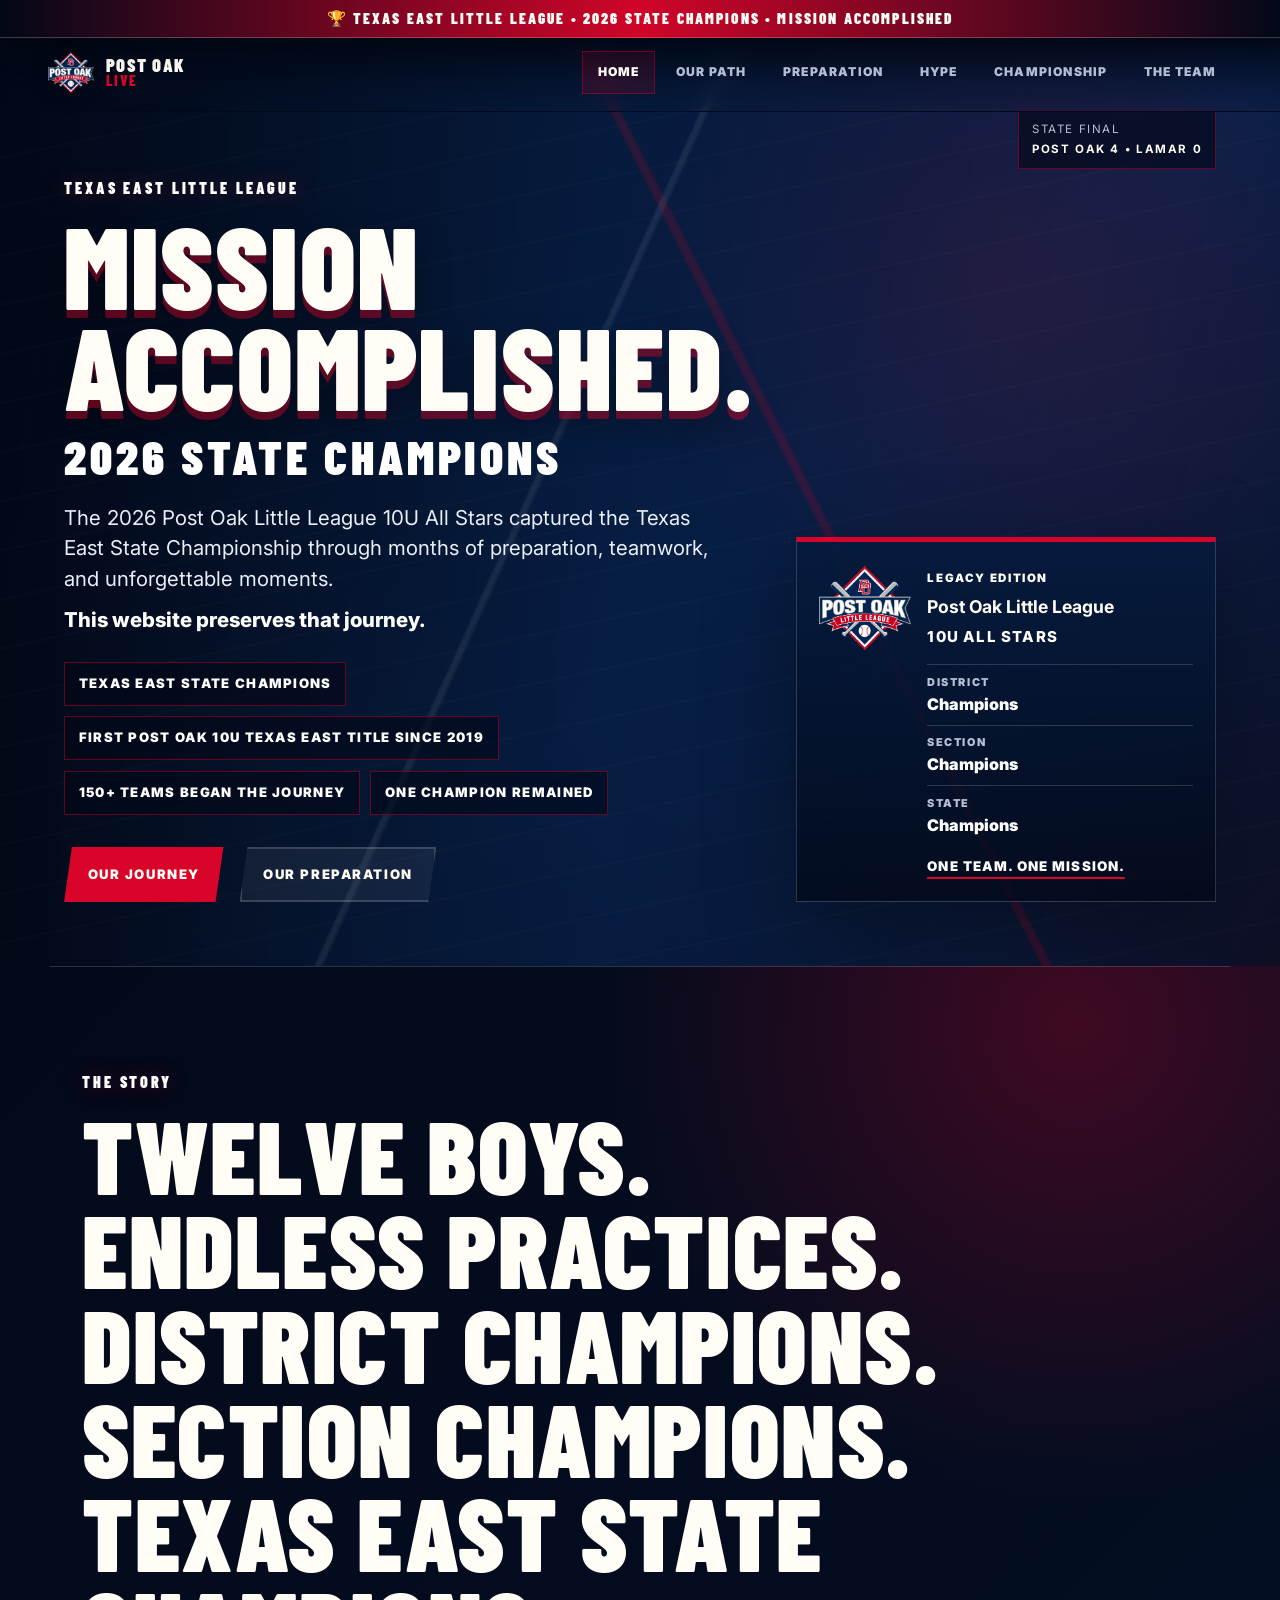
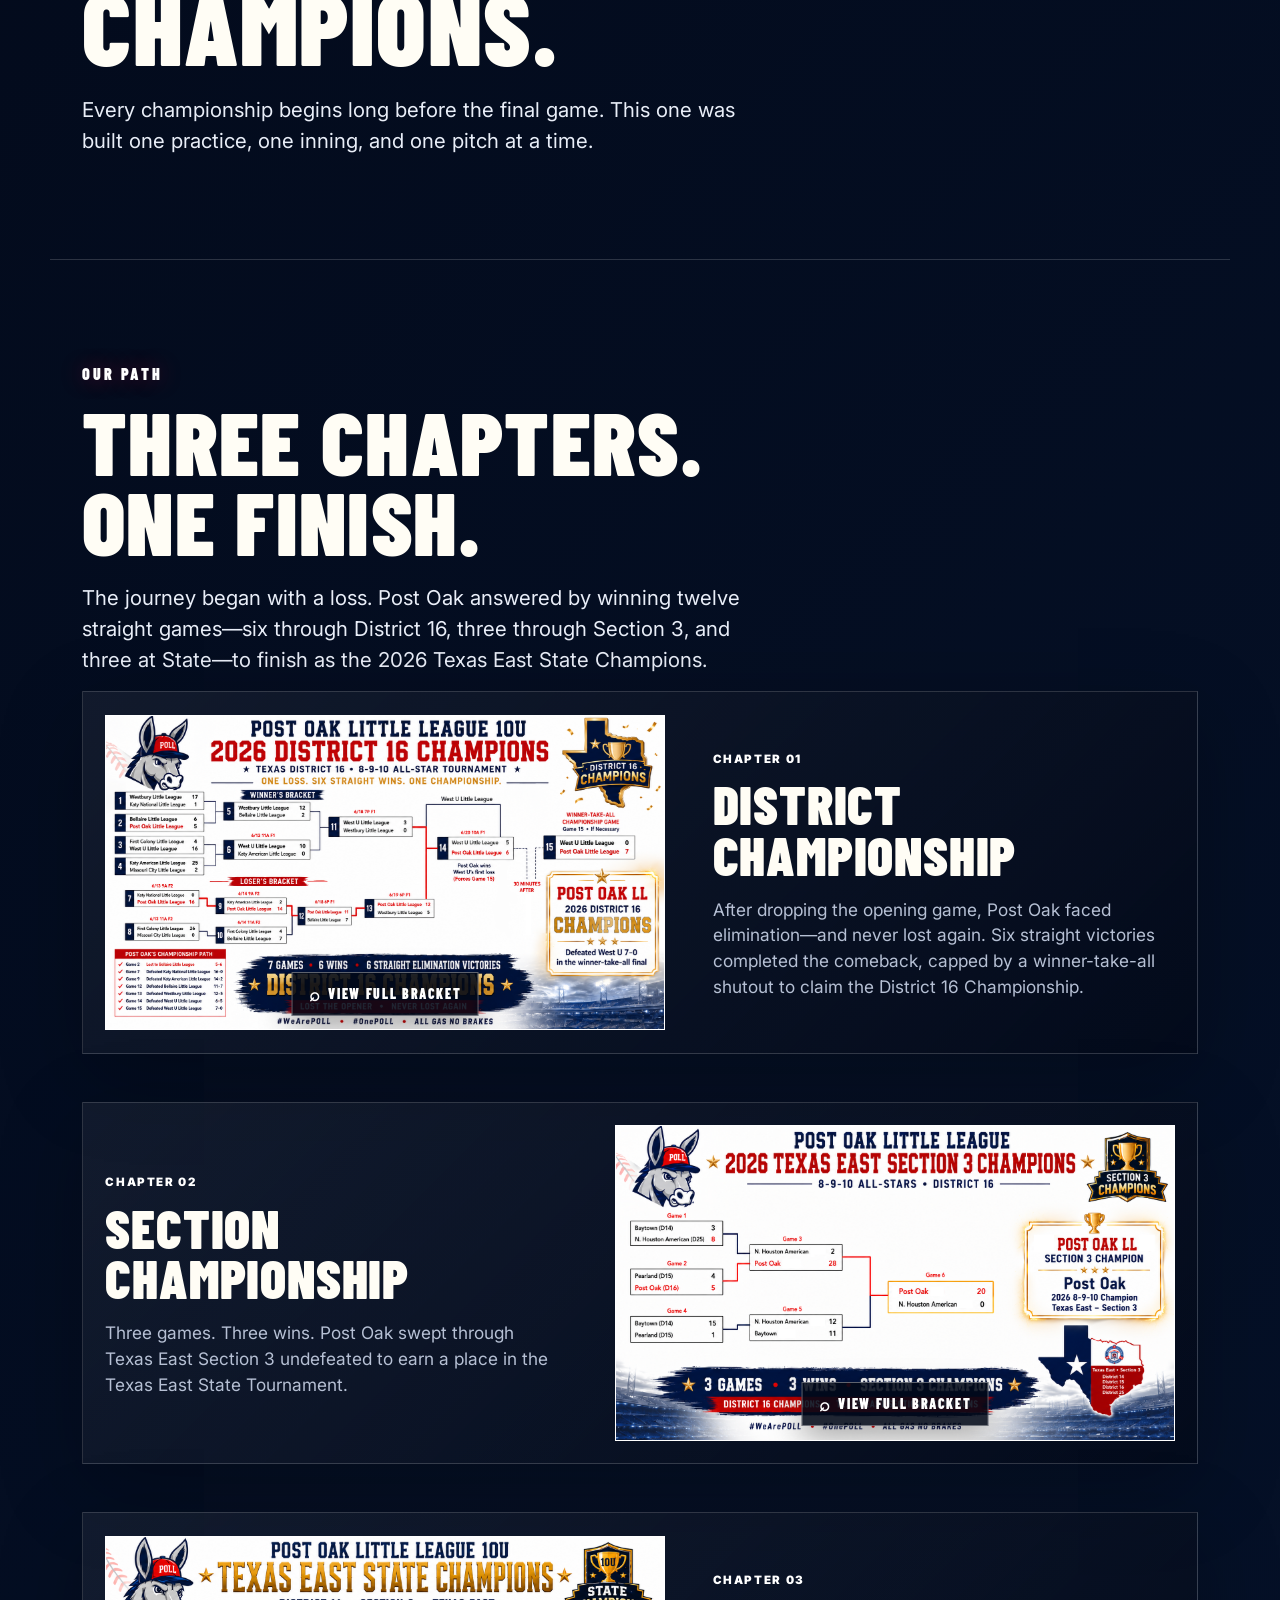
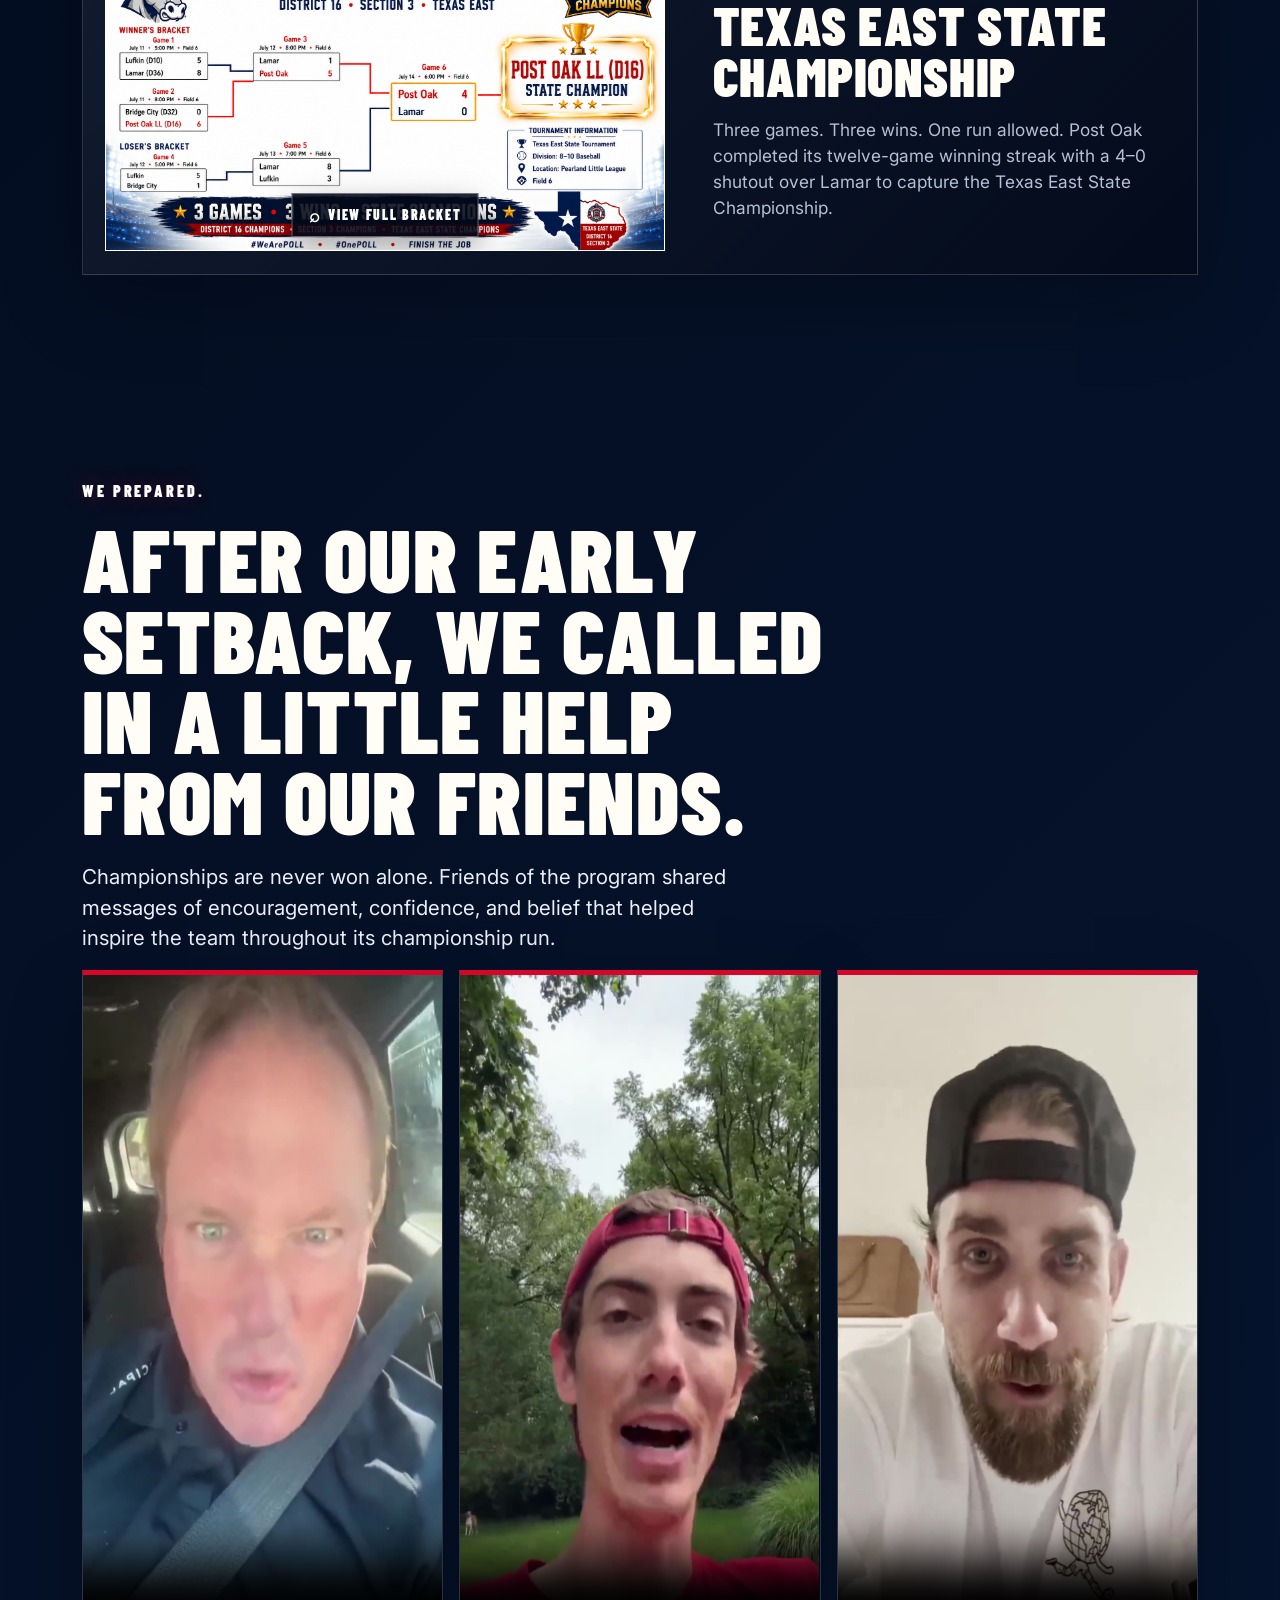
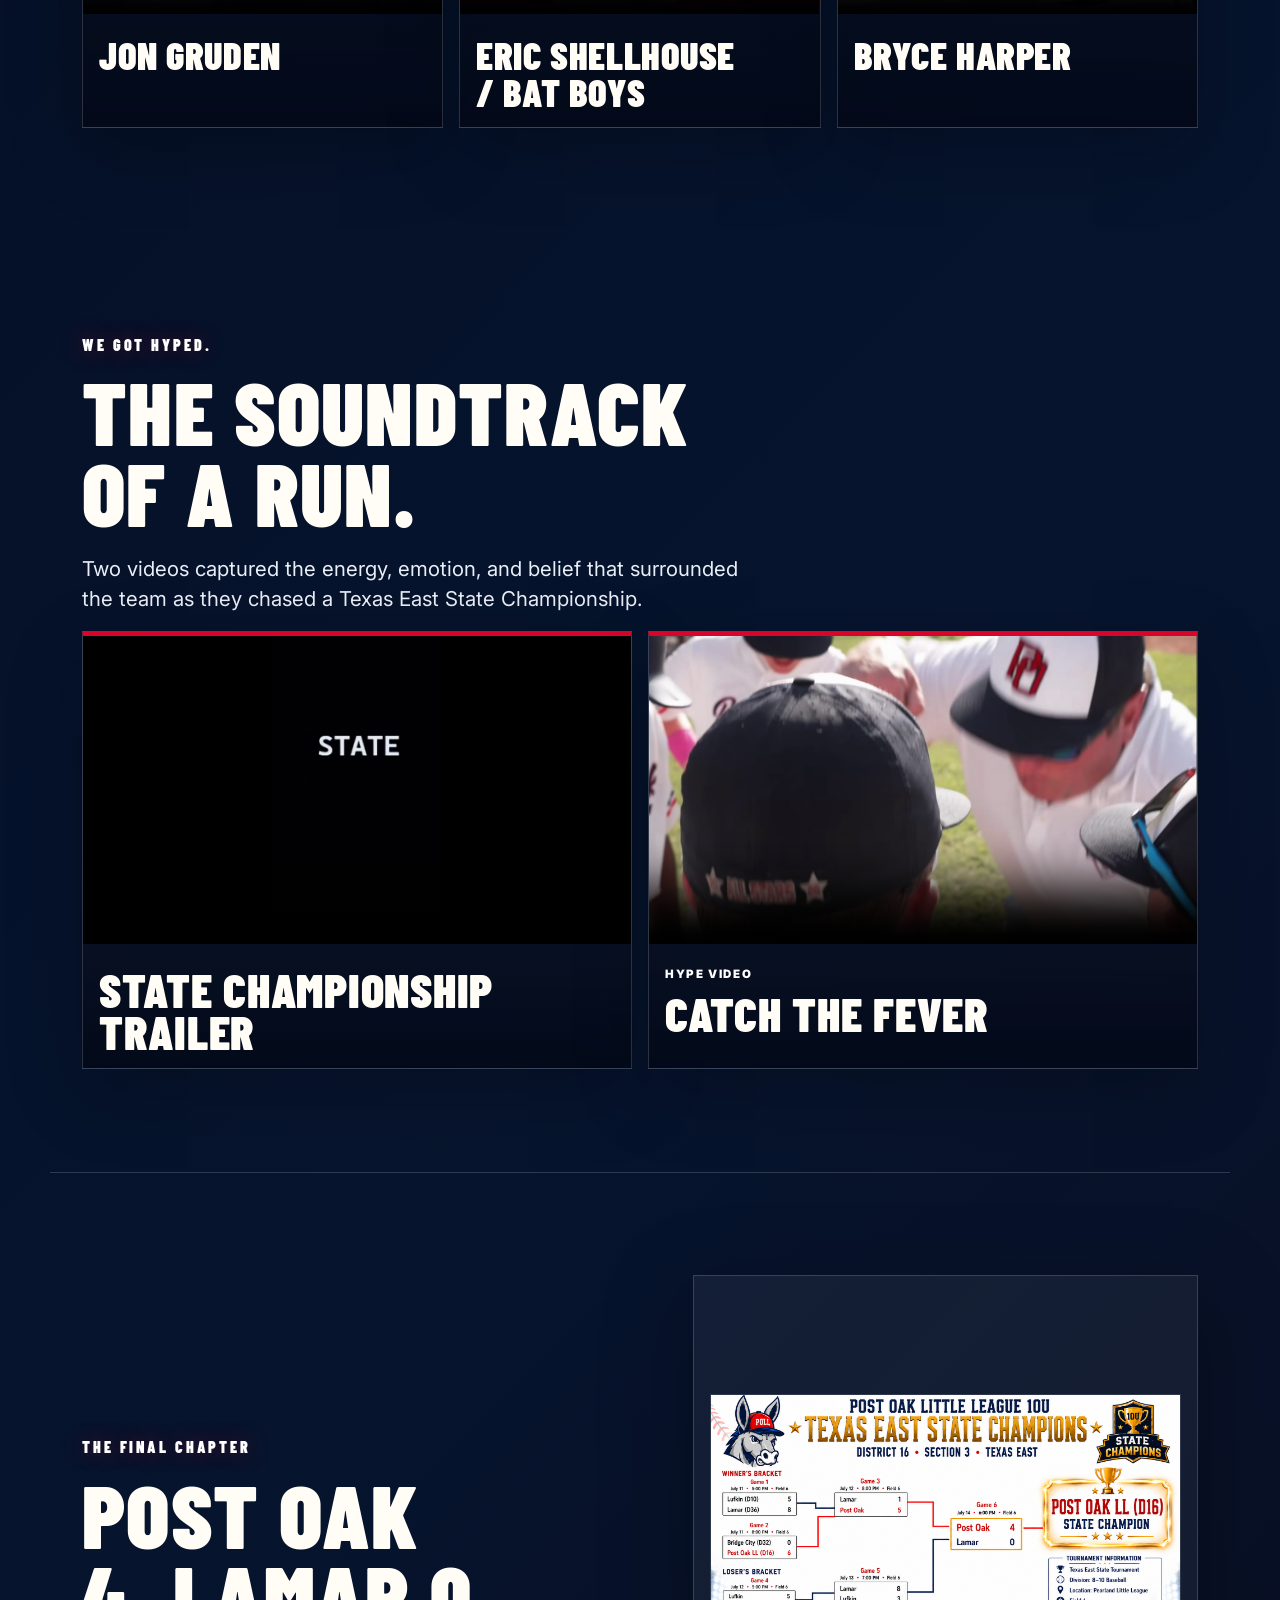
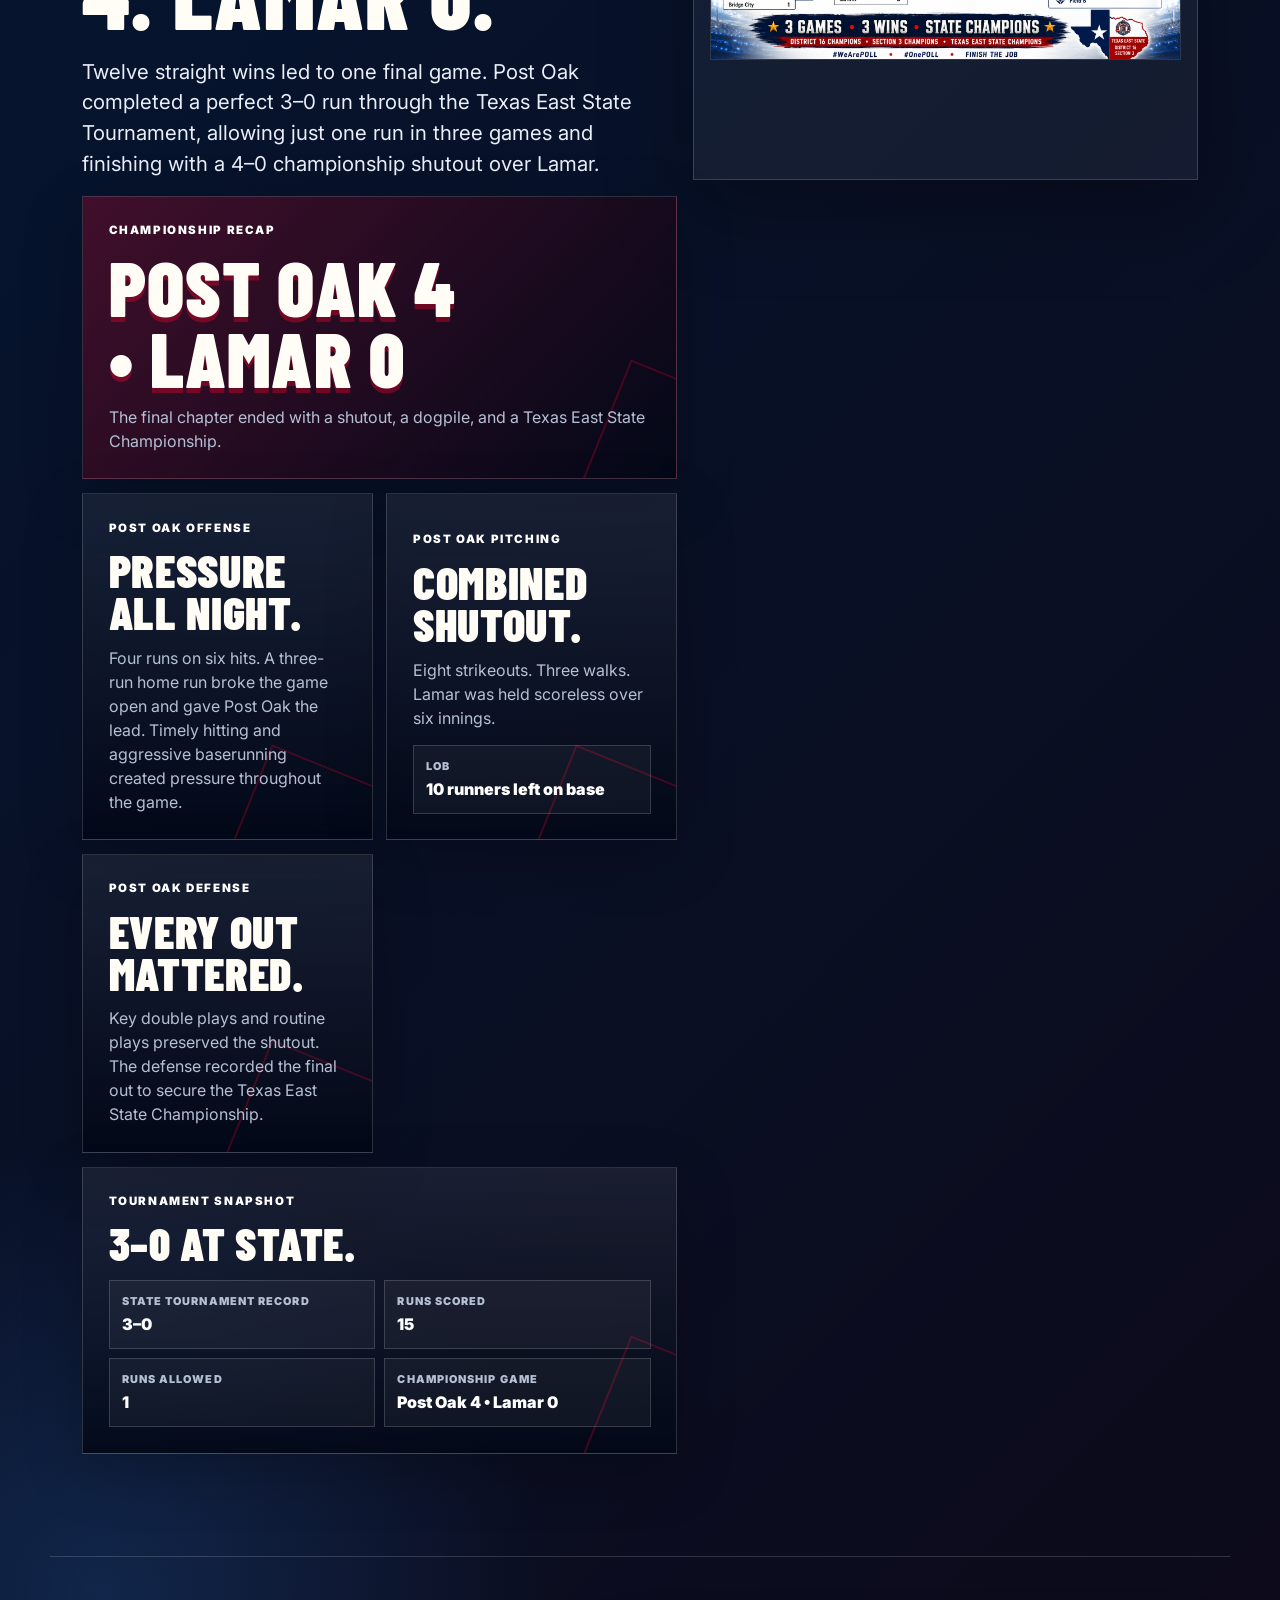
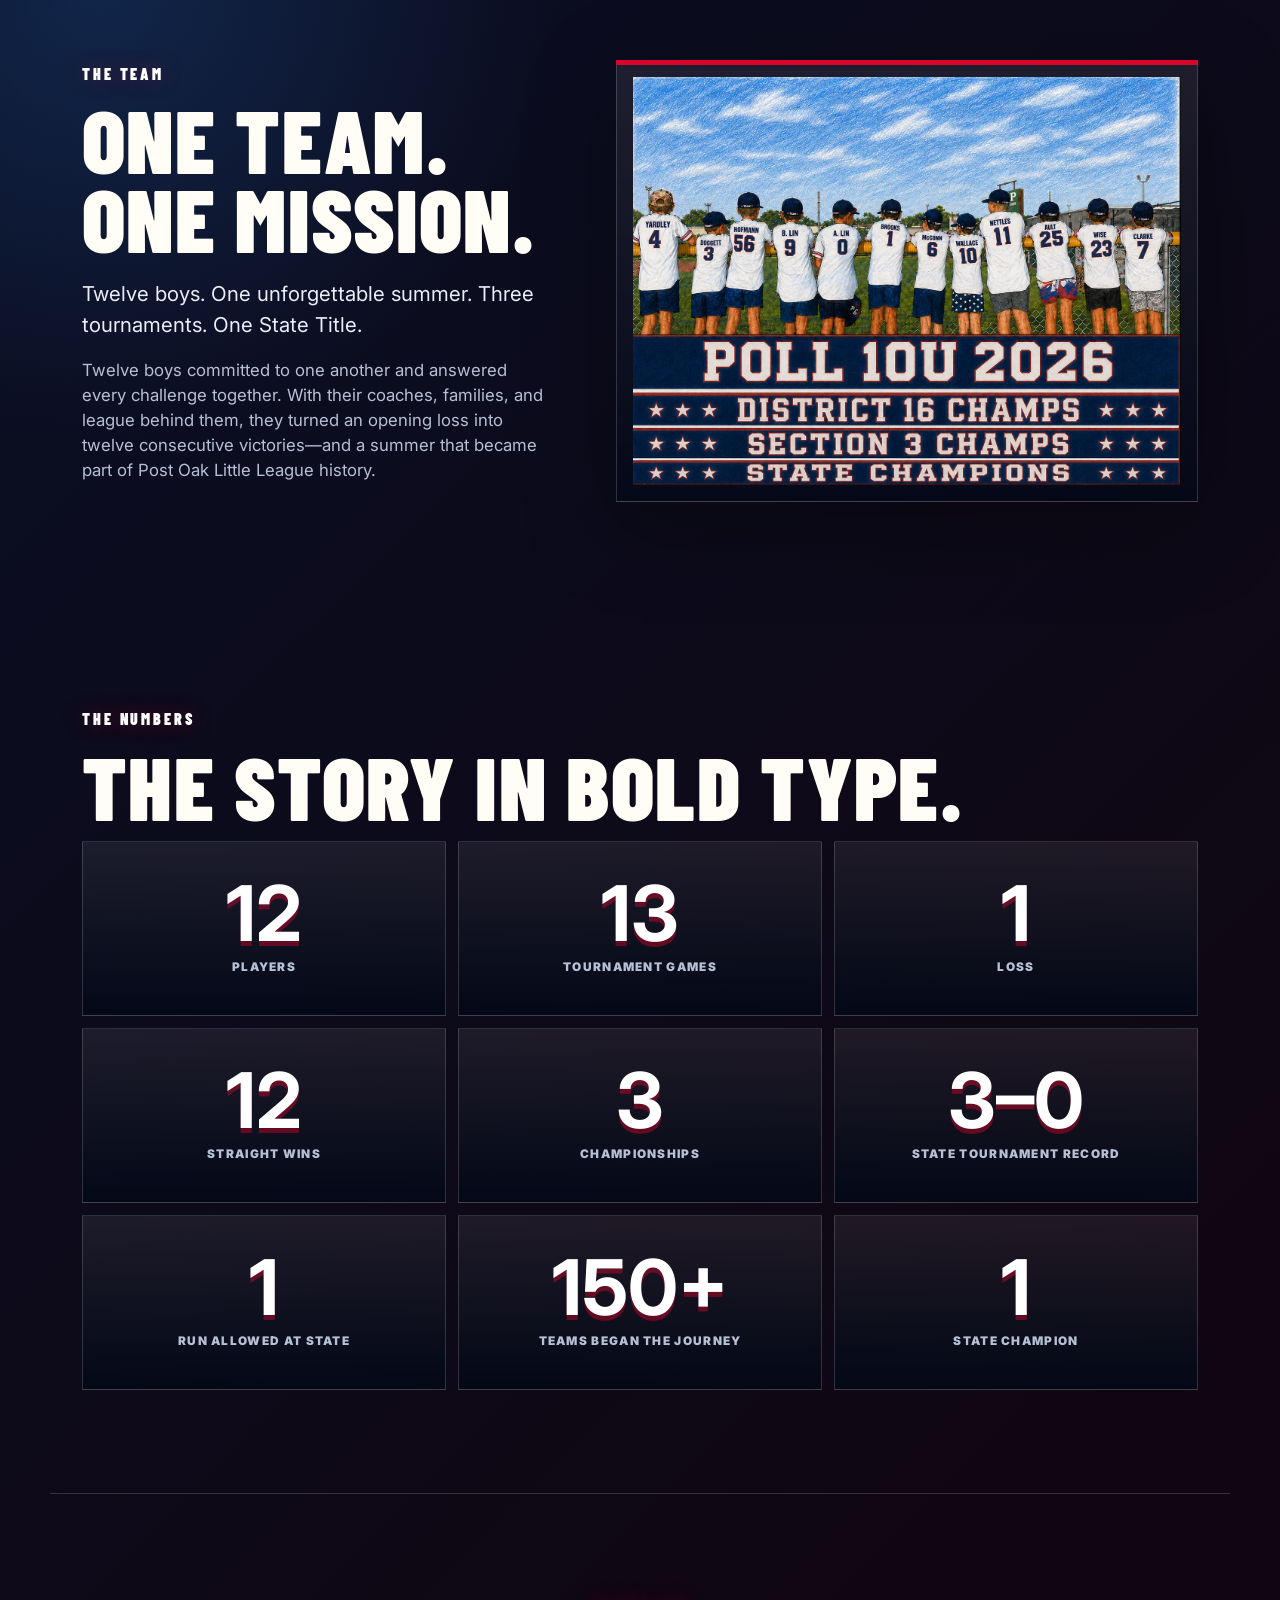
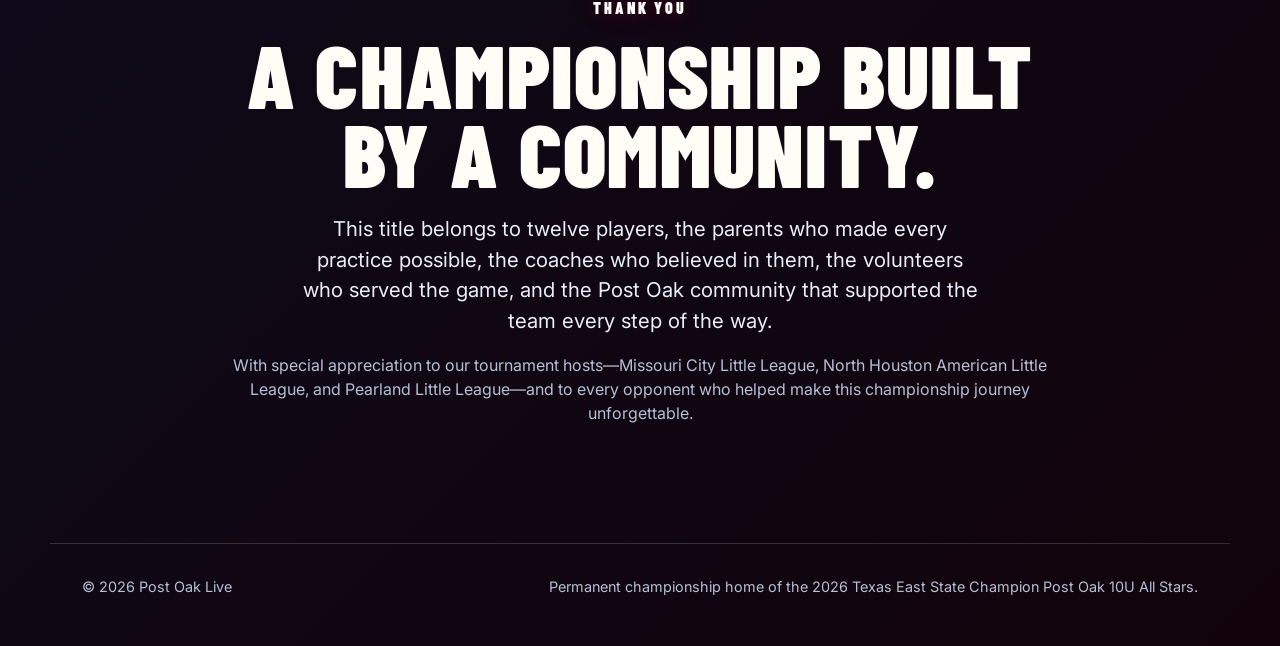
==== commit c7cddc68: "fix: polish mobile legacy experience" ====
--- a/index.html
+++ b/index.html
@@ -19,14 +19,20 @@
 <body class="legacy-site">
   <a class="skip-link" href="#main">Skip to content</a>
   <div class="championship-banner" role="status" aria-label="Championship accomplishment">
-    🏆 TEXAS EAST LITTLE LEAGUE • 2026 STATE CHAMPIONS • MISSION ACCOMPLISHED
+    <span class="banner-full">🏆 TEXAS EAST LITTLE LEAGUE • 2026 STATE CHAMPIONS • MISSION ACCOMPLISHED</span>
+    <span class="banner-mobile" aria-hidden="true">🏆 2026 TEXAS EAST STATE CHAMPIONS</span>
   </div>
   <header class="site-header" data-solid="false">
     <a class="brand" href="index.html" aria-label="Post Oak Live championship legacy home">
       <img src="assets/brand/post-oak-logo-512.png" alt="Post Oak Little League logo" />
       <span><strong>Post Oak</strong><em>Live</em></span>
     </a>
-    <nav aria-label="Primary navigation">
+    <button class="nav-toggle" type="button" aria-label="Open navigation" aria-controls="primary-nav" aria-expanded="false">
+      <span aria-hidden="true"></span>
+      <span aria-hidden="true"></span>
+      <span aria-hidden="true"></span>
+    </button>
+    <nav id="primary-nav" aria-label="Primary navigation">
       <a class="nav-link active" href="#top">Home</a>
       <a class="nav-link" href="#path">Our Path</a>
       <a class="nav-link" href="#preparation">Preparation</a>
@@ -90,34 +96,37 @@
       </div>
       <div class="chapter-grid">
         <article class="chapter-card">
-          <a href="assets/bracket/legacy/district-championship.png" aria-label="Open District Championship bracket artwork">
-            <img src="assets/bracket/legacy/district-championship.png" alt="District championship bracket artwork with team results" loading="lazy" />
-          </a>
-          <div>
+          <div class="chapter-copy">
             <span class="panel-kicker">Chapter 01</span>
             <h3>District Championship</h3>
             <p>After dropping the opening game, Post Oak faced elimination—and never lost again. Six straight victories completed the comeback, capped by a winner-take-all shutout to claim the District 16 Championship.</p>
           </div>
+          <a class="bracket-preview" href="assets/bracket/legacy/district-championship.png" data-full-image="assets/bracket/legacy/district-championship.png" aria-label="View full District Championship bracket">
+            <img src="assets/bracket/legacy/district-championship.png" alt="District championship bracket artwork with team results" loading="lazy" />
+            <span class="bracket-action"><span aria-hidden="true">⌕</span> View full bracket</span>
+          </a>
         </article>
         <article class="chapter-card reverse">
-          <a href="assets/bracket/legacy/section-championship.png" aria-label="Open Section Championship bracket artwork">
-            <img src="assets/bracket/legacy/section-championship.png" alt="Section championship bracket artwork with team results" loading="lazy" />
-          </a>
-          <div>
+          <div class="chapter-copy">
             <span class="panel-kicker">Chapter 02</span>
             <h3>Section Championship</h3>
             <p>Three games. Three wins. Post Oak swept through Texas East Section 3 undefeated to earn a place in the Texas East State Tournament.</p>
           </div>
+          <a class="bracket-preview" href="assets/bracket/legacy/section-championship.png" data-full-image="assets/bracket/legacy/section-championship.png" aria-label="View full Section Championship bracket">
+            <img src="assets/bracket/legacy/section-championship.png" alt="Section championship bracket artwork with team results" loading="lazy" />
+            <span class="bracket-action"><span aria-hidden="true">⌕</span> View full bracket</span>
+          </a>
         </article>
         <article class="chapter-card">
-          <a href="assets/bracket/legacy/state-championship.png" aria-label="Open State Championship bracket artwork">
-            <img src="assets/bracket/legacy/state-championship.png" alt="State championship bracket artwork with team results" loading="lazy" />
-          </a>
-          <div>
+          <div class="chapter-copy">
             <span class="panel-kicker">Chapter 03</span>
             <h3>Texas East State Championship</h3>
             <p>Three games. Three wins. One run allowed. Post Oak completed its twelve-game winning streak with a 4–0 shutout over Lamar to capture the Texas East State Championship.</p>
           </div>
+          <a class="bracket-preview" href="assets/bracket/legacy/state-championship.png" data-full-image="assets/bracket/legacy/state-championship.png" aria-label="View full State Championship bracket">
+            <img src="assets/bracket/legacy/state-championship.png" alt="State championship bracket artwork with team results" loading="lazy" />
+            <span class="bracket-action"><span aria-hidden="true">⌕</span> View full bracket</span>
+          </a>
         </article>
       </div>
     </section>
--- a/styles.css
+++ b/styles.css
@@ -444,3 +444,245 @@
 @media (max-width: 520px) {
   .legacy-hero h1 { font-size: clamp(3.05rem, 13.5vw, 4.5rem); }
 }
+
+
+/* P001 mobile responsiveness and interaction pass */
+:root { --chrome-offset: calc(var(--header) + var(--banner) + 18px); }
+html, body { max-width: 100%; overflow-x: clip; }
+#top, #story, #path, #preparation, #hype, #championship, #team, #numbers, #thanks { scroll-margin-top: var(--chrome-offset); }
+.legacy-site :focus-visible { outline: 3px solid #fff; outline-offset: 3px; }
+.nav-toggle { display: none; }
+.banner-mobile { display: none; }
+.legacy-site .site-header { overflow: visible; }
+.legacy-site .site-header nav { flex-wrap: nowrap; }
+.legacy-site h1,
+.legacy-site h2,
+.legacy-site h3 { text-wrap: balance; max-width: 100%; }
+.legacy-site .section-heading h2 { line-height: .9; }
+
+.chapter-card { align-items: stretch; }
+.chapter-card:not(.reverse) .bracket-preview { order: 1; }
+.chapter-card:not(.reverse) .chapter-copy { order: 2; }
+.chapter-card.reverse .chapter-copy { order: 1; }
+.chapter-card.reverse .bracket-preview { order: 2; }
+.chapter-copy { min-width: 0; align-self: center; }
+.chapter-card .bracket-preview {
+  position: relative;
+  display: flex;
+  min-height: 100%;
+  align-items: center;
+  justify-content: center;
+  background: #fff;
+  border: 1px solid rgba(255,255,255,.18);
+  overflow: hidden;
+  text-decoration: none;
+  touch-action: manipulation;
+}
+.chapter-card .bracket-preview img {
+  width: 100%;
+  height: auto;
+  object-fit: contain;
+  transform-origin: center;
+}
+.bracket-action {
+  position: absolute;
+  left: 50%;
+  bottom: .85rem;
+  transform: translateX(-50%);
+  display: inline-flex;
+  align-items: center;
+  justify-content: center;
+  gap: .45rem;
+  min-height: 44px;
+  padding: .78rem 1rem;
+  background: rgba(2,8,23,.88);
+  border: 1px solid rgba(255,255,255,.36);
+  color: #fff;
+  font-family: "Barlow Condensed", Inter, sans-serif;
+  font-size: .86rem;
+  font-weight: 900;
+  letter-spacing: .12em;
+  line-height: 1;
+  text-transform: uppercase;
+  white-space: nowrap;
+  box-shadow: 0 12px 32px rgba(0,0,0,.34);
+}
+.bracket-action span { font-size: 1.15rem; line-height: 0; }
+.bracket-preview:hover .bracket-action,
+.bracket-preview:focus-visible .bracket-action { border-color: var(--red); background: rgba(139,0,24,.92); }
+.bracket-lightbox {
+  position: fixed;
+  inset: 0;
+  z-index: 40;
+  display: none;
+  align-items: center;
+  justify-content: center;
+  padding: clamp(.8rem, 2vw, 1.4rem);
+  background: rgba(2,8,23,.94);
+}
+.bracket-lightbox.is-open { display: flex; }
+.bracket-lightbox[aria-hidden="true"] { display: none; }
+.bracket-lightbox__dialog {
+  width: min(100%, 1500px);
+  height: min(100%, 940px);
+  display: grid;
+  grid-template-rows: auto minmax(0, 1fr);
+  gap: .75rem;
+}
+.bracket-lightbox__bar {
+  display: flex;
+  align-items: center;
+  justify-content: space-between;
+  gap: .75rem;
+  color: #fff;
+  font-family: "Barlow Condensed", Inter, sans-serif;
+  text-transform: uppercase;
+  letter-spacing: .12em;
+  font-weight: 900;
+}
+.bracket-lightbox__close {
+  min-width: 44px;
+  min-height: 44px;
+  border: 1px solid var(--line);
+  background: rgba(255,255,255,.08);
+  color: #fff;
+  font: inherit;
+  cursor: pointer;
+}
+.bracket-lightbox__close:hover,
+.bracket-lightbox__close:focus-visible { border-color: var(--red); background: rgba(217,4,41,.22); }
+.bracket-lightbox__stage {
+  overflow: auto;
+  -webkit-overflow-scrolling: touch;
+  border: 1px solid var(--line);
+  background: #fff;
+}
+.bracket-lightbox__stage img {
+  display: block;
+  width: max(100%, 1200px);
+  height: auto;
+  object-fit: contain;
+  margin: 0 auto;
+}
+
+@media (max-width: 820px) {
+  :root { --chrome-offset: calc(var(--header) + var(--banner) + 16px); }
+  body.nav-open { overflow: hidden; }
+  .banner-full { display: none; }
+  .banner-mobile { display: inline; }
+  .championship-banner {
+    min-height: var(--banner);
+    padding: .42rem .7rem;
+    font-size: clamp(.78rem, 3.3vw, .94rem);
+    line-height: 1;
+    letter-spacing: .075em;
+    white-space: nowrap;
+  }
+  .site-header { align-items: center; }
+  .nav-toggle {
+    display: inline-flex;
+    width: 46px;
+    height: 46px;
+    align-items: center;
+    justify-content: center;
+    flex-direction: column;
+    gap: 5px;
+    border: 1px solid var(--line);
+    background: rgba(255,255,255,.06);
+    color: #fff;
+    cursor: pointer;
+  }
+  .nav-toggle span { width: 22px; height: 2px; background: currentColor; display: block; }
+  .legacy-site .site-header nav {
+    position: fixed;
+    top: calc(var(--banner) + var(--header));
+    right: 1rem;
+    left: 1rem;
+    display: grid;
+    grid-template-columns: 1fr;
+    gap: .35rem;
+    max-width: none;
+    padding: .8rem;
+    border: 1px solid var(--line);
+    background: rgba(2,8,23,.97);
+    box-shadow: 0 24px 80px rgba(0,0,0,.45);
+    transform: translateY(-.65rem);
+    opacity: 0;
+    pointer-events: none;
+    visibility: hidden;
+    transition: opacity .18s ease, transform .18s ease, visibility .18s ease;
+  }
+  .legacy-site .site-header.nav-open nav {
+    opacity: 1;
+    transform: translateY(0);
+    pointer-events: auto;
+    visibility: visible;
+  }
+  .legacy-site .nav-link {
+    min-height: 48px;
+    display: flex;
+    align-items: center;
+    justify-content: center;
+    font-size: .82rem;
+    letter-spacing: .1em;
+    padding: .85rem 1rem;
+  }
+  .scene, .section { padding-left: clamp(1rem, 5vw, 1.35rem); padding-right: clamp(1rem, 5vw, 1.35rem); }
+  .section { padding-top: clamp(3.25rem, 10vw, 5rem); padding-bottom: clamp(3.25rem, 10vw, 5rem); }
+  .legacy-hero { min-height: auto; padding-bottom: 3.25rem; }
+  .legacy-hero h1 { font-size: clamp(3.05rem, 13.2vw, 5.05rem); line-height: .88; }
+  .hero-subhead { letter-spacing: .06em; }
+  .story-deck h2 { font-size: clamp(2.45rem, 11vw, 4.4rem); }
+  .legacy-path .section-heading h2,
+  .media-museum .section-heading h2,
+  .final-chapter-heading h2,
+  .thanks-section h2 { font-size: clamp(2.55rem, 12vw, 4.35rem); }
+  #prepared-title { font-size: clamp(2.28rem, 10.2vw, 3.8rem); line-height: .94; }
+  .chapter-card,
+  .chapter-card.reverse {
+    grid-template-columns: 1fr;
+    gap: 1rem;
+    padding: 1rem;
+  }
+  .chapter-card .chapter-copy,
+  .chapter-card.reverse .chapter-copy { order: 1; }
+  .chapter-card .bracket-preview,
+  .chapter-card.reverse .bracket-preview { order: 2; min-height: 0; }
+  .chapter-card .bracket-preview img { aspect-ratio: 1672 / 941; object-fit: contain; }
+  .chapter-card h3 { font-size: clamp(2rem, 10vw, 3.35rem); }
+  .bracket-action { position: static; transform: none; width: 100%; margin-top: .65rem; background: rgba(2,8,23,.94); }
+  .bracket-preview { flex-direction: column; padding: .55rem; }
+  .media-card-grid, .hype-grid { grid-template-columns: 1fr; gap: 1rem; }
+  .video-card video { object-fit: contain; background: #000; }
+  .video-card div { padding: .85rem 1rem 1rem; }
+  .number-grid { grid-template-columns: repeat(2, minmax(0, 1fr)); gap: .65rem; }
+  .number-grid div { min-height: 128px; padding: .8rem .55rem; }
+  .number-grid strong { font-size: clamp(2.85rem, 15vw, 4.6rem); }
+  .number-grid span { font-size: clamp(.62rem, 2.7vw, .72rem); letter-spacing: .07em; }
+  .poster-callout { aspect-ratio: auto; }
+  .poster-callout img, .watercolor-frame img { object-fit: contain; }
+}
+
+@media (max-width: 520px) {
+  :root { --banner: 36px; --header: 64px; }
+  .site-header { height: var(--header); min-height: var(--header); align-items: center; padding-block: 0; }
+  .brand { padding-top: 0; }
+  .brand span { letter-spacing: .06em; }
+  .legacy-site .site-header nav { top: calc(var(--banner) + var(--header)); }
+  .legacy-site .nav-link { font-size: .8rem; }
+  .scorebug { font-size: .68rem; max-width: calc(100vw - 2rem); }
+  .legacy-hero h1 { font-size: clamp(2.95rem, 13.8vw, 4.3rem); }
+  .event-pill-grid span { padding: .65rem .7rem; font-size: .74rem; letter-spacing: .07em; }
+  .chapter-card h3 { font-size: clamp(1.95rem, 11vw, 3rem); }
+  #prepared-title { font-size: clamp(2.1rem, 10.8vw, 3.35rem); }
+  .bracket-lightbox { padding: .55rem; }
+  .bracket-lightbox__stage img { width: max(100%, 1000px); }
+}
+
+@media (max-width: 340px) {
+  .championship-banner { font-size: .72rem; letter-spacing: .045em; }
+  .brand strong { font-size: .9rem; }
+  .brand em { font-size: .76rem; }
+  .legacy-hero h1 { font-size: 2.75rem; }
+  .number-grid { grid-template-columns: 1fr; }
+}
